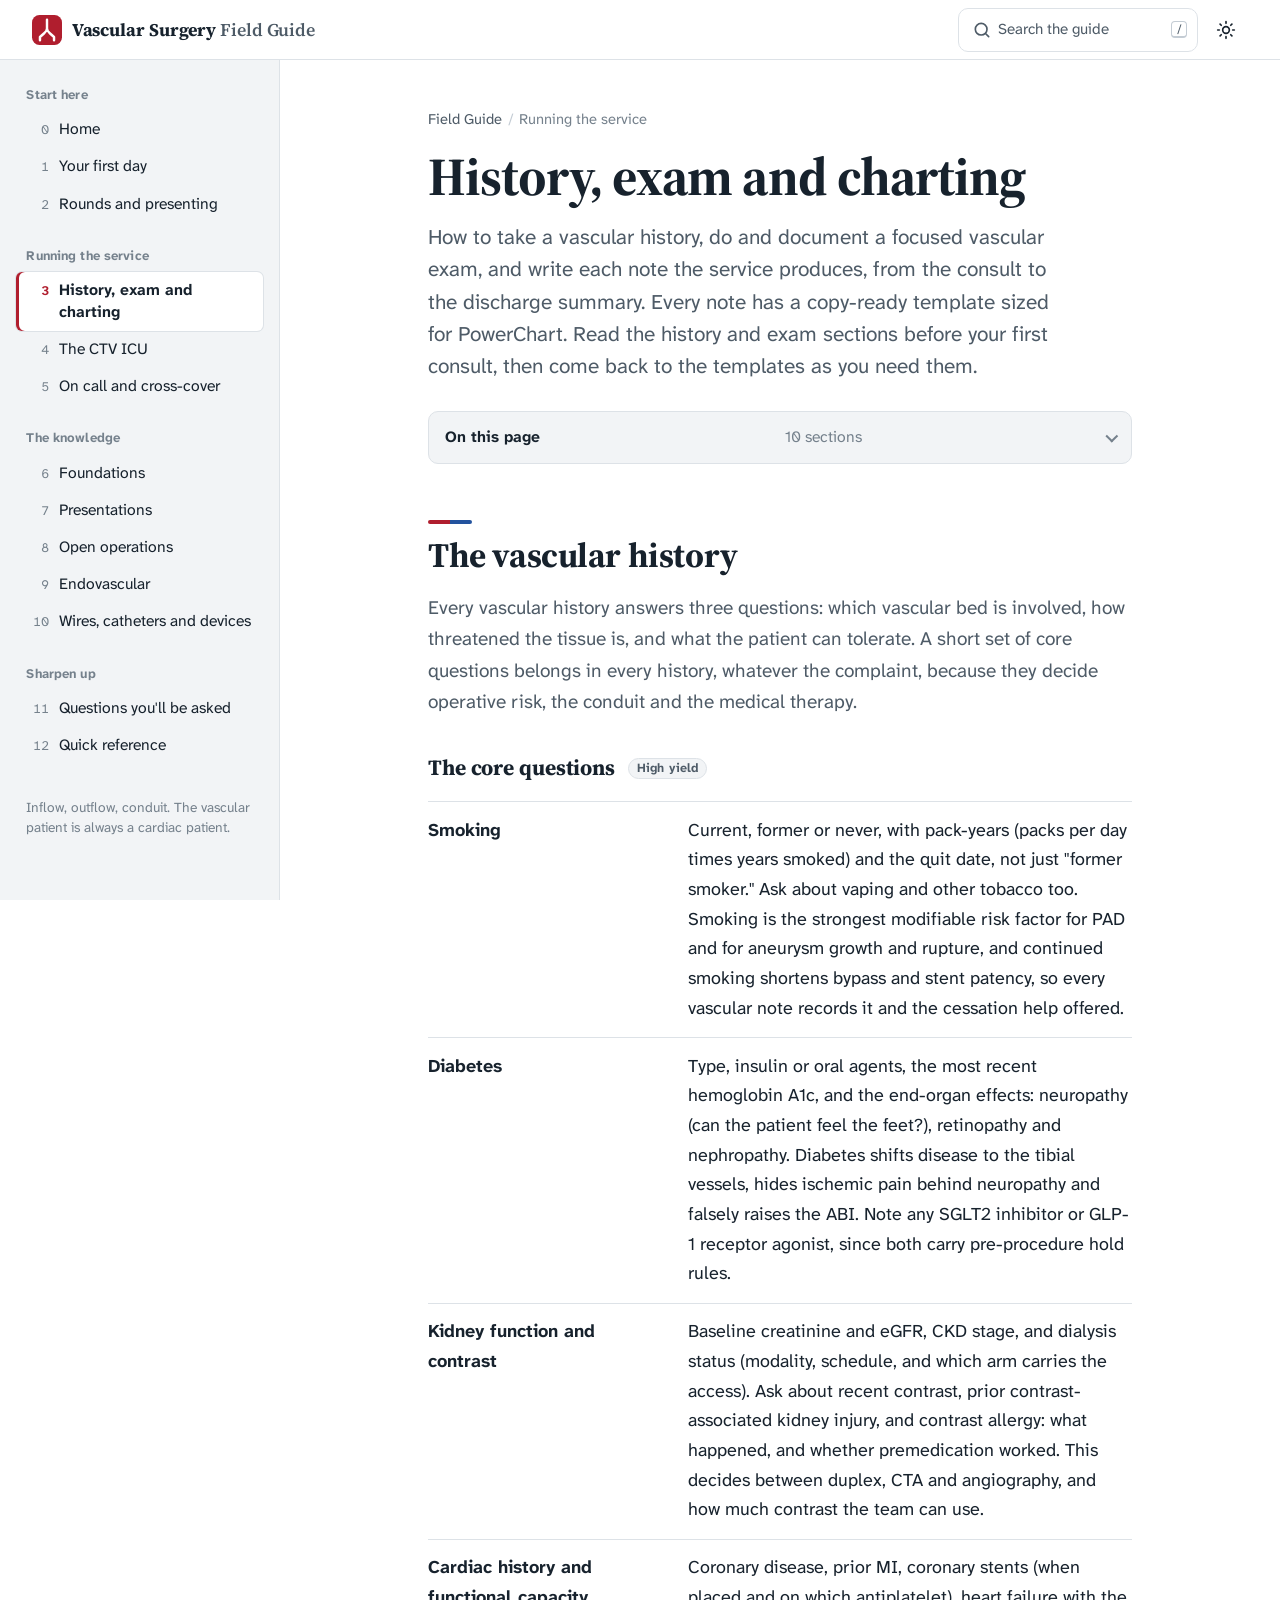
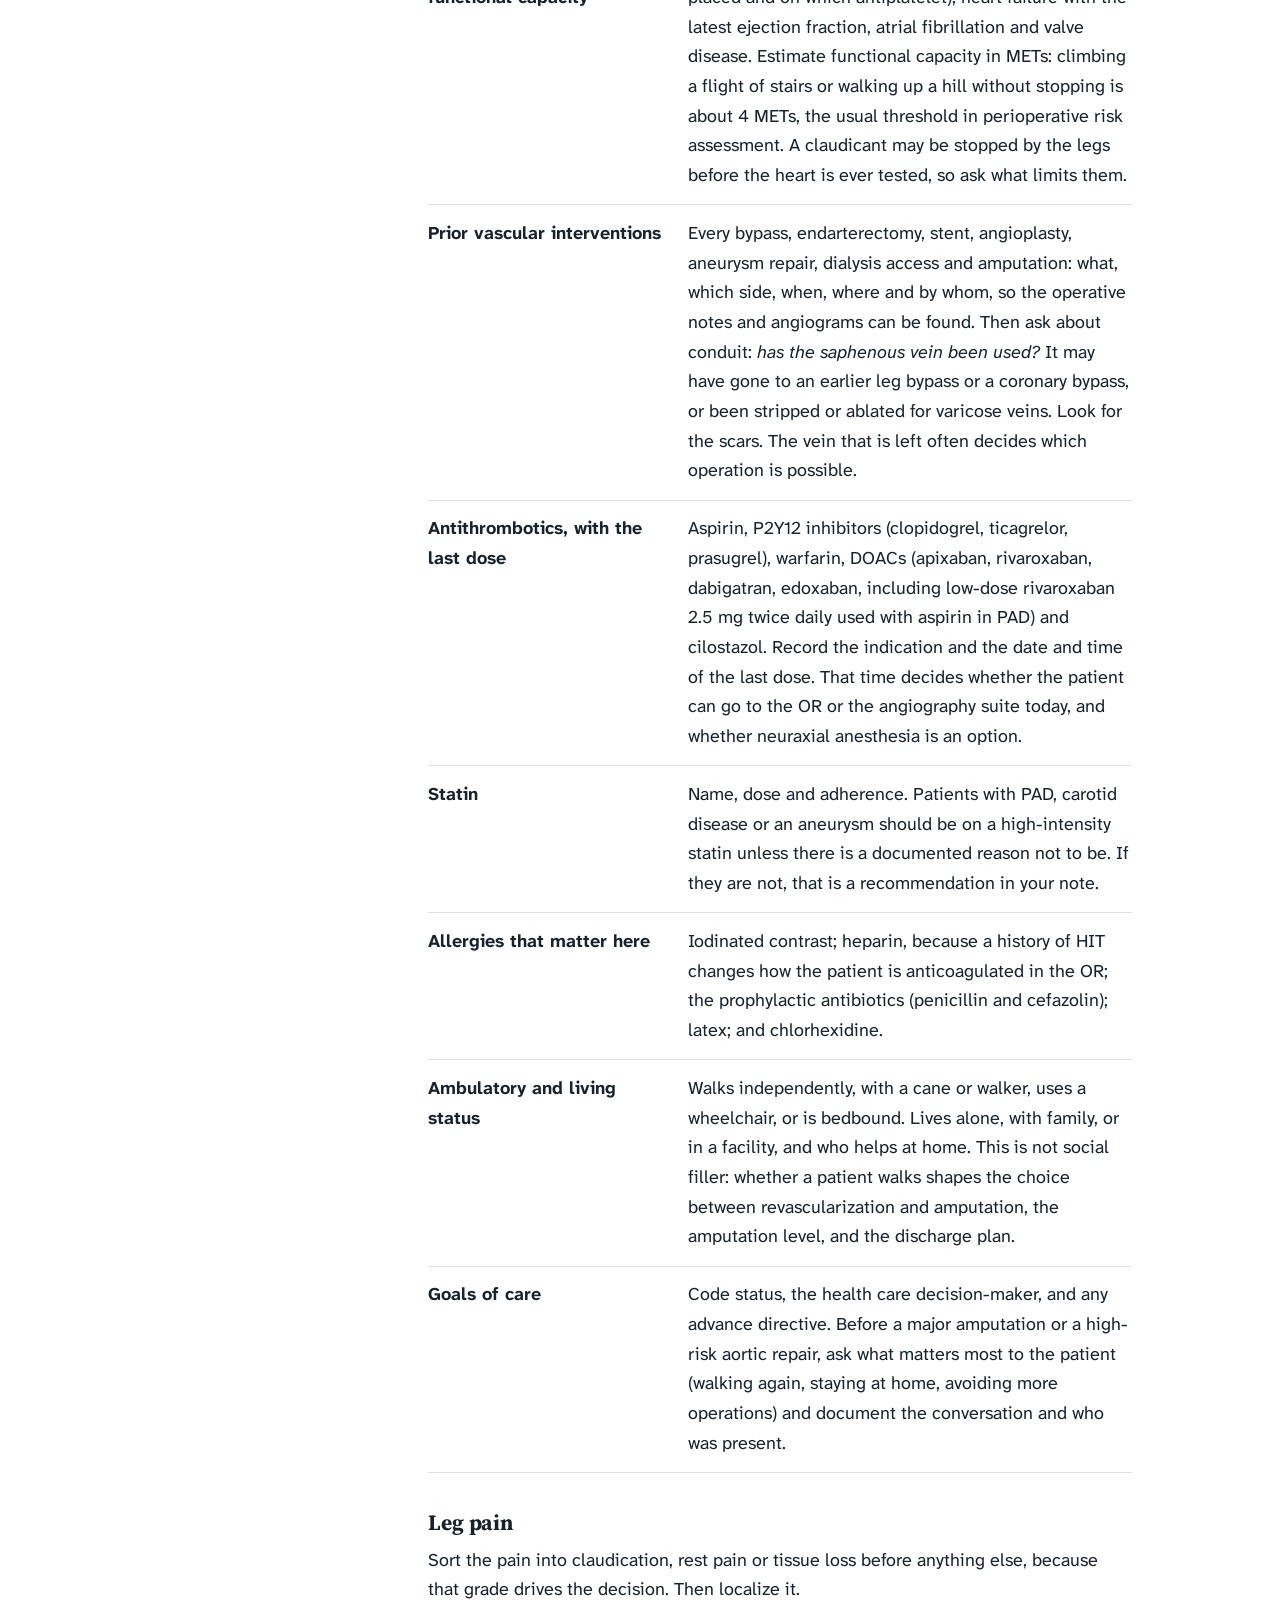
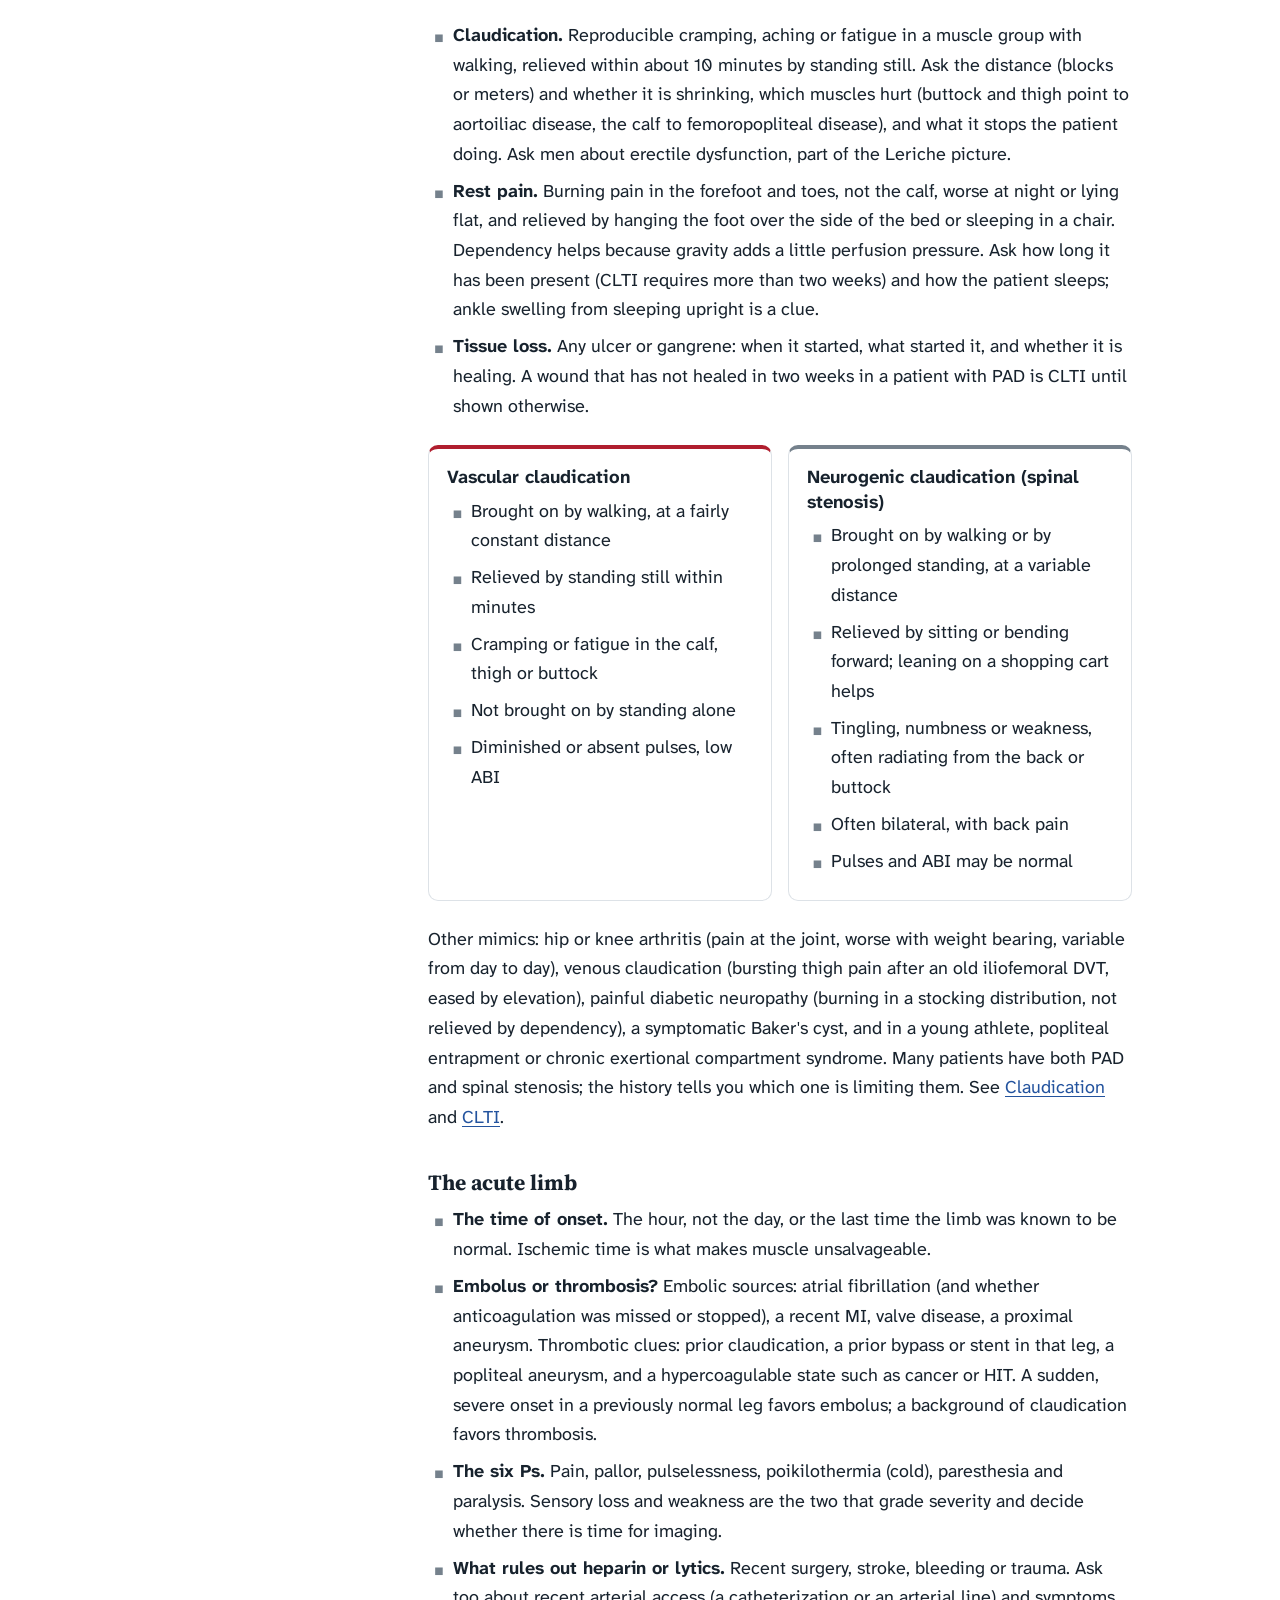
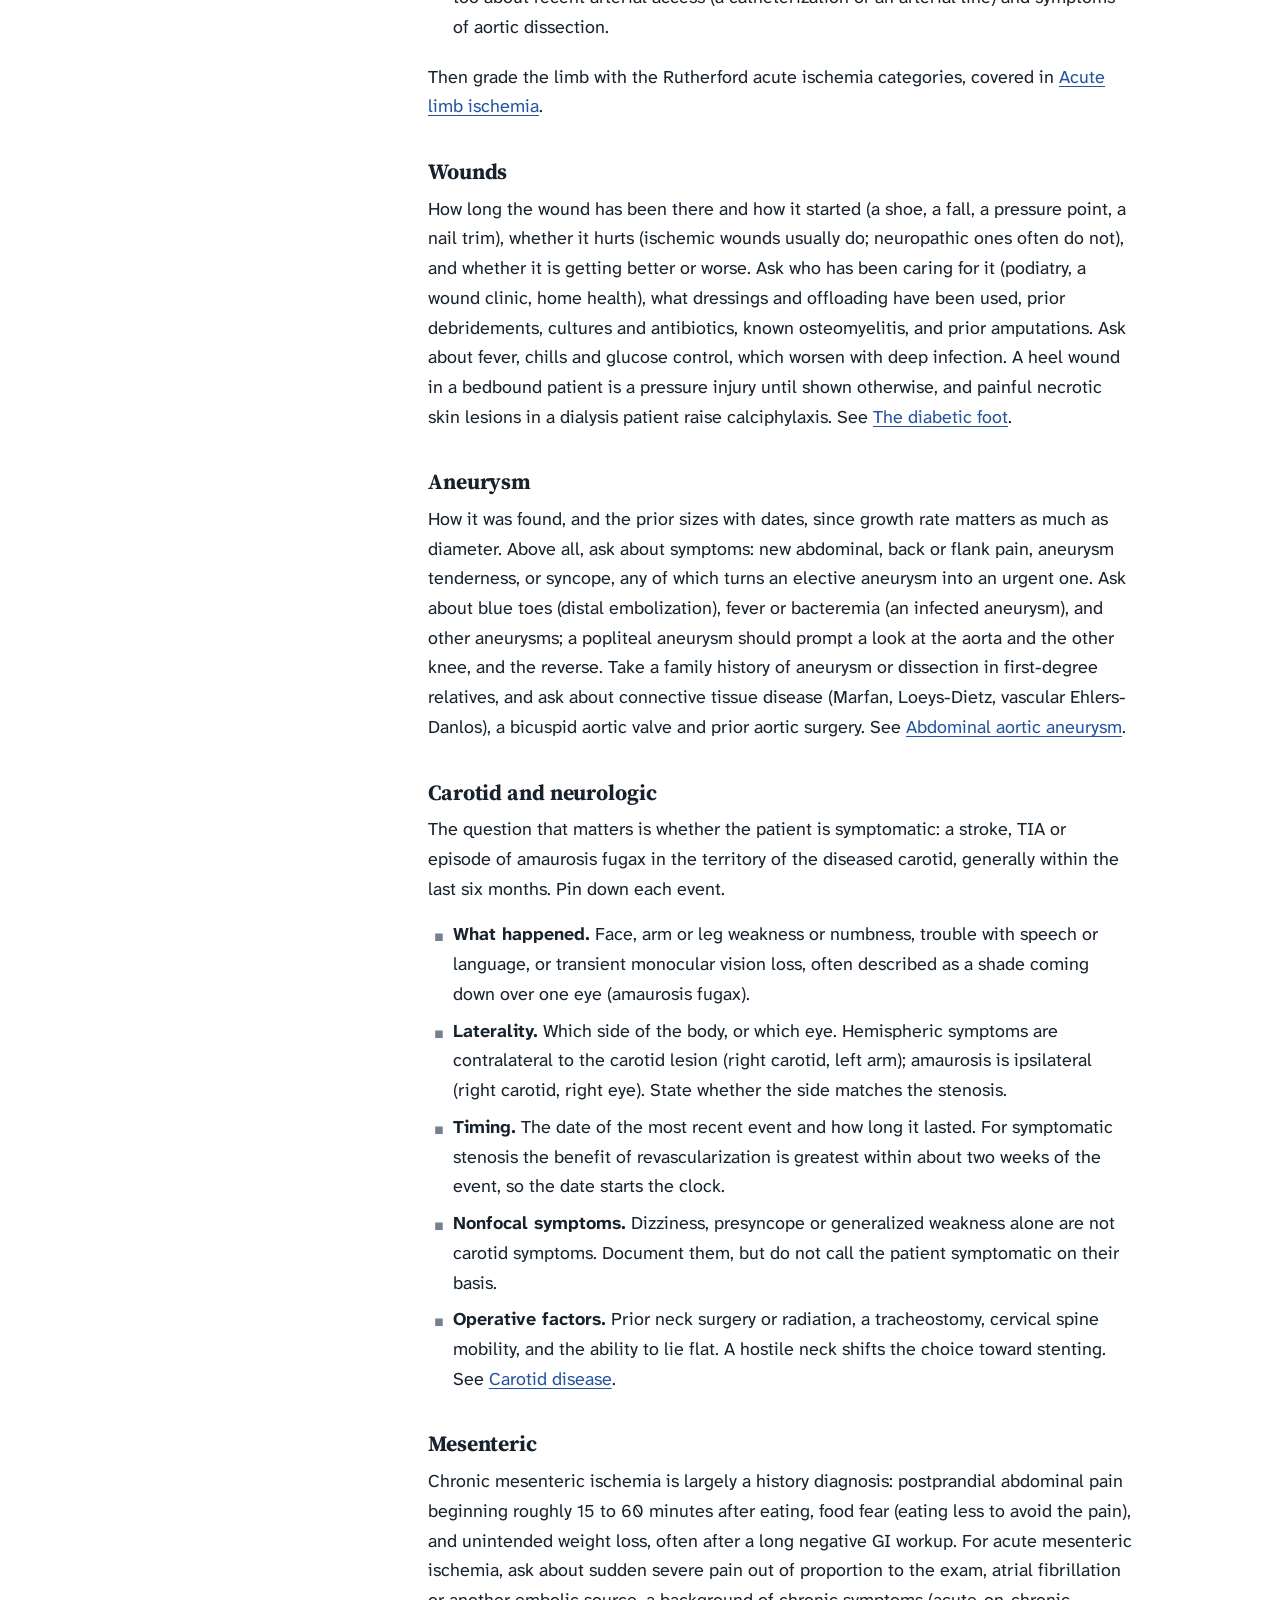
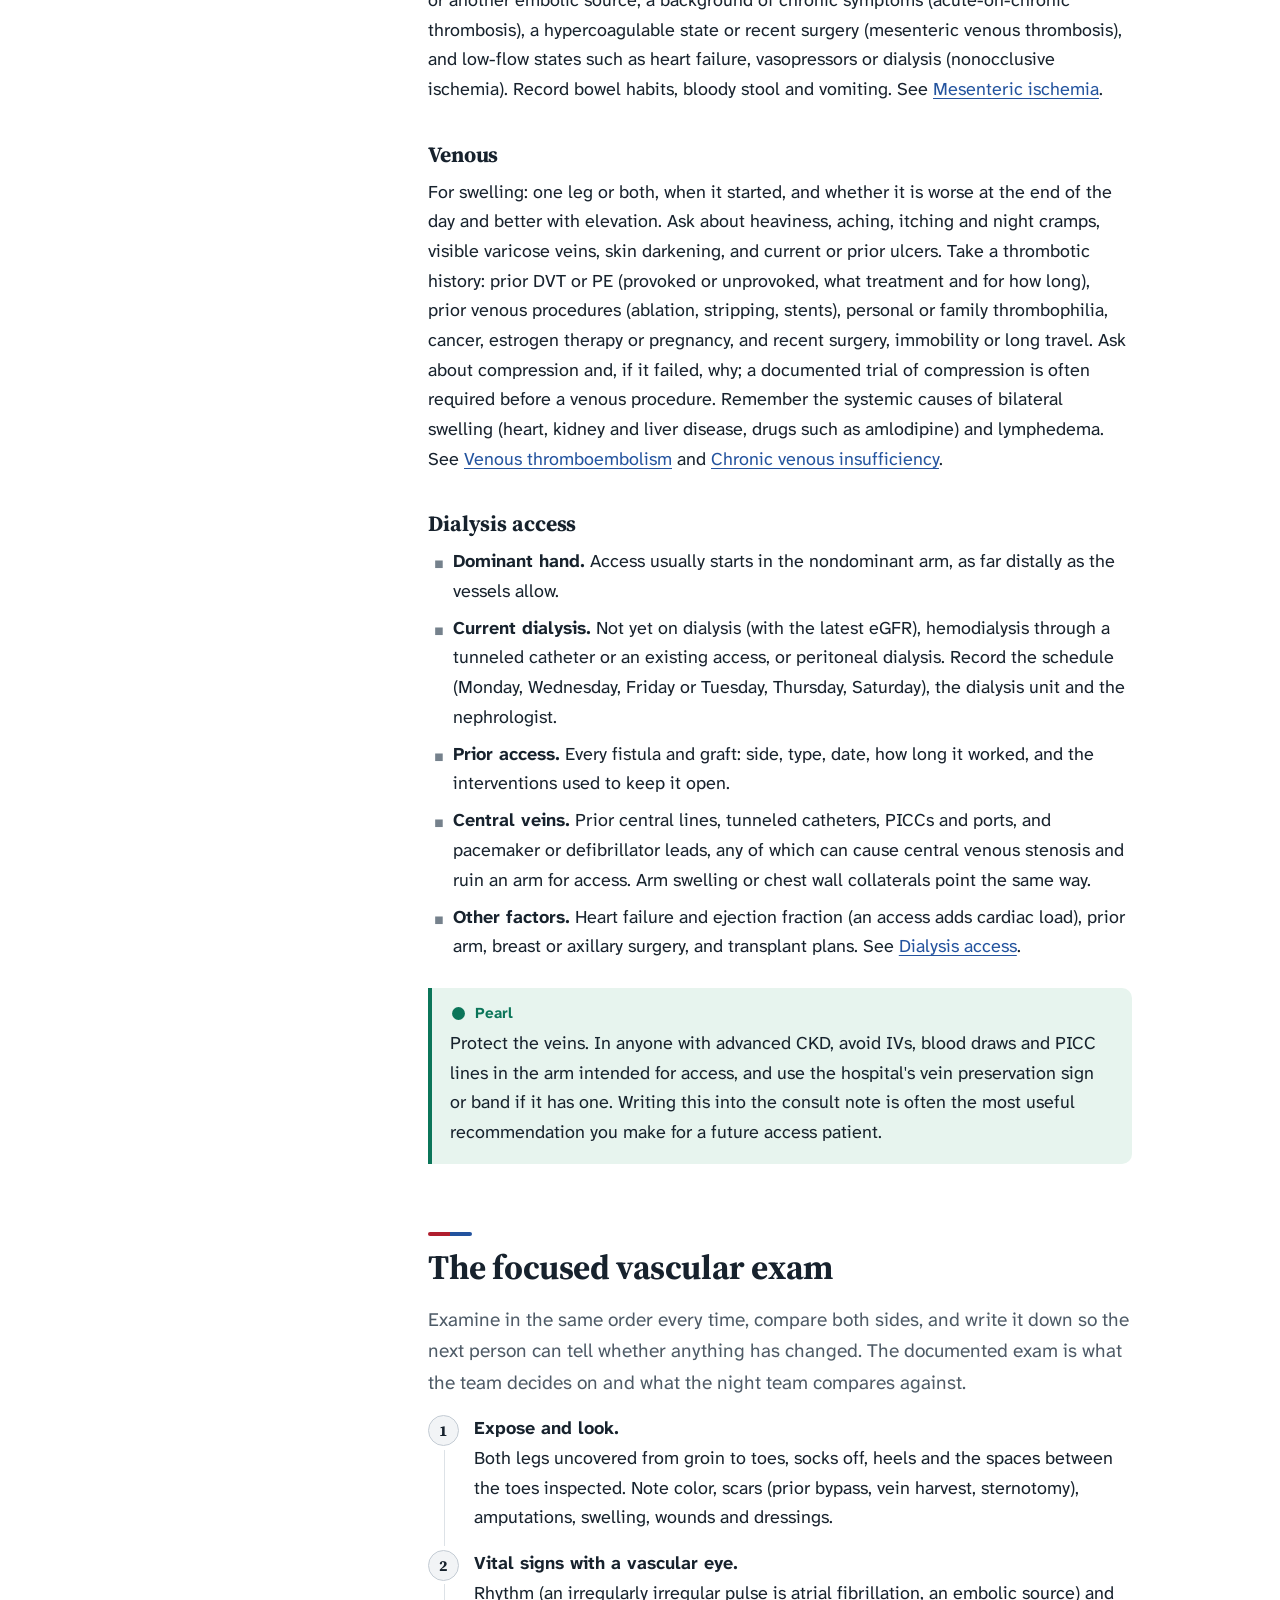
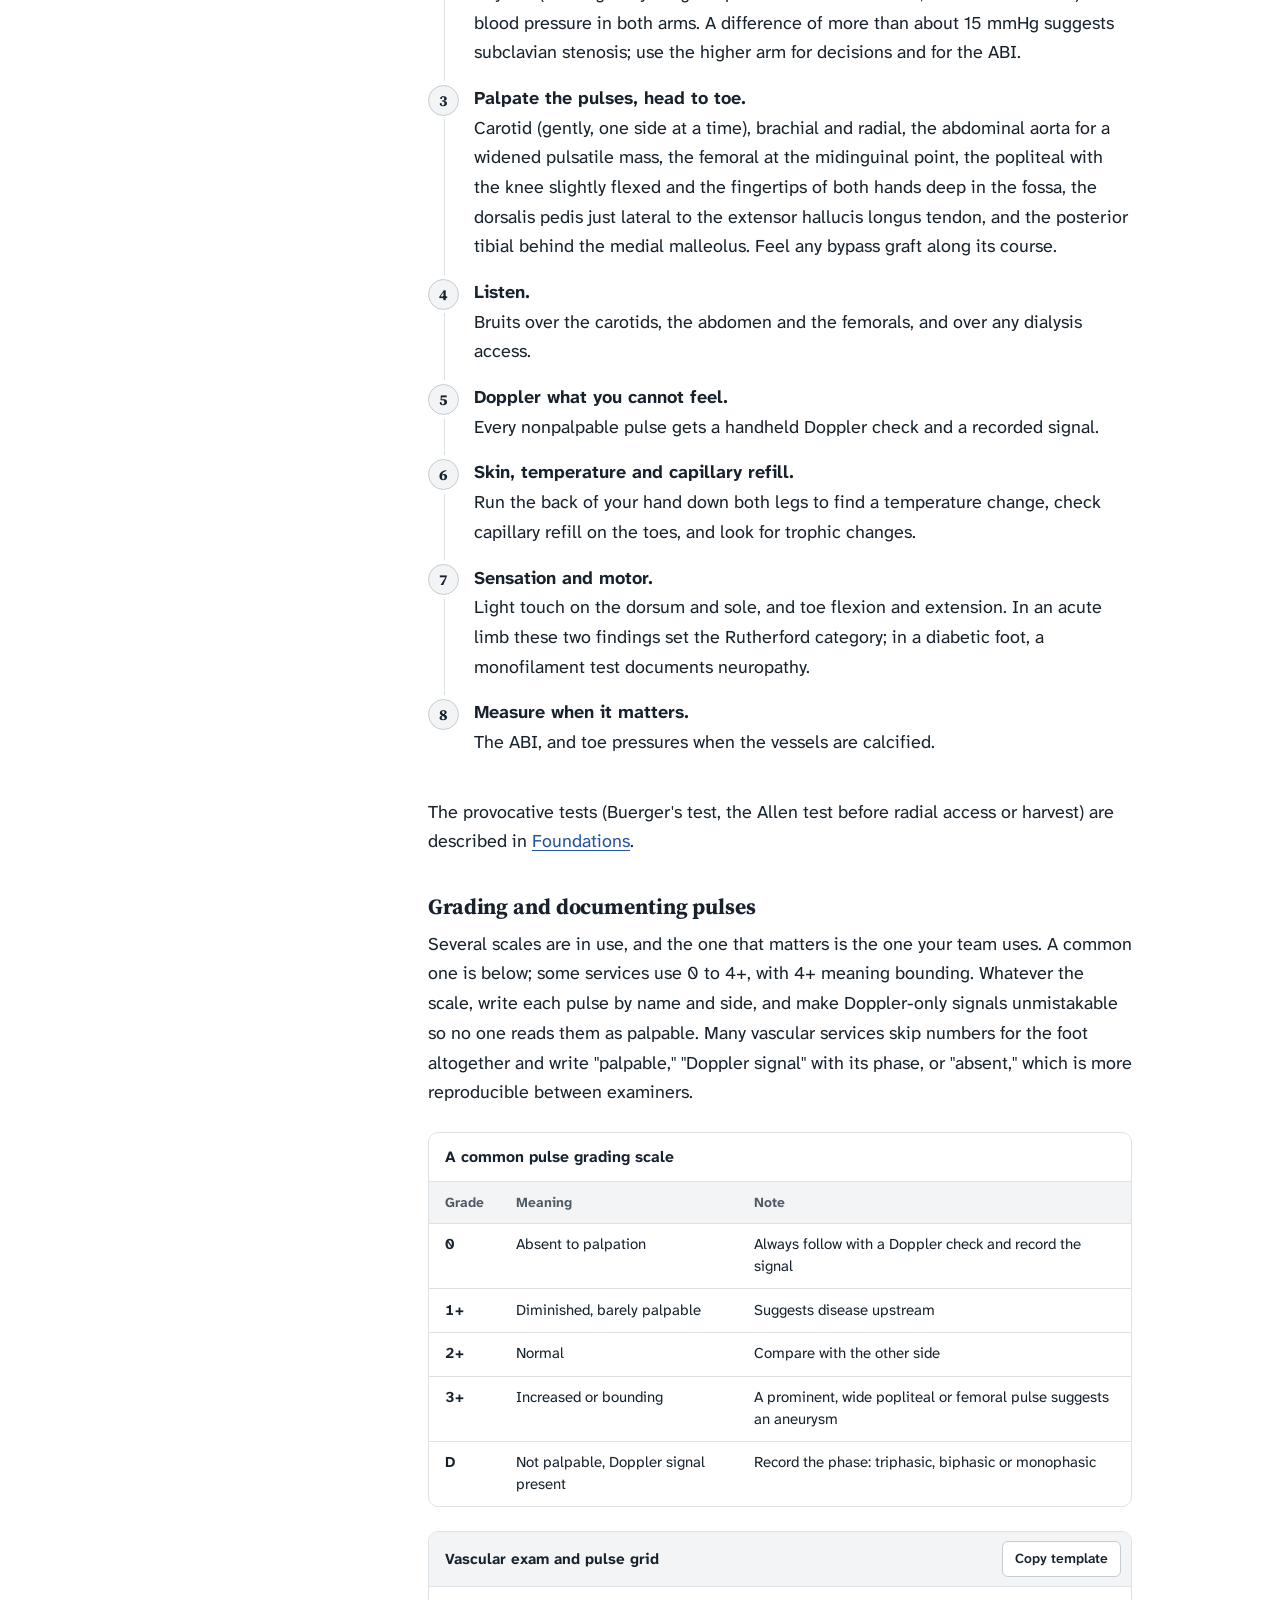
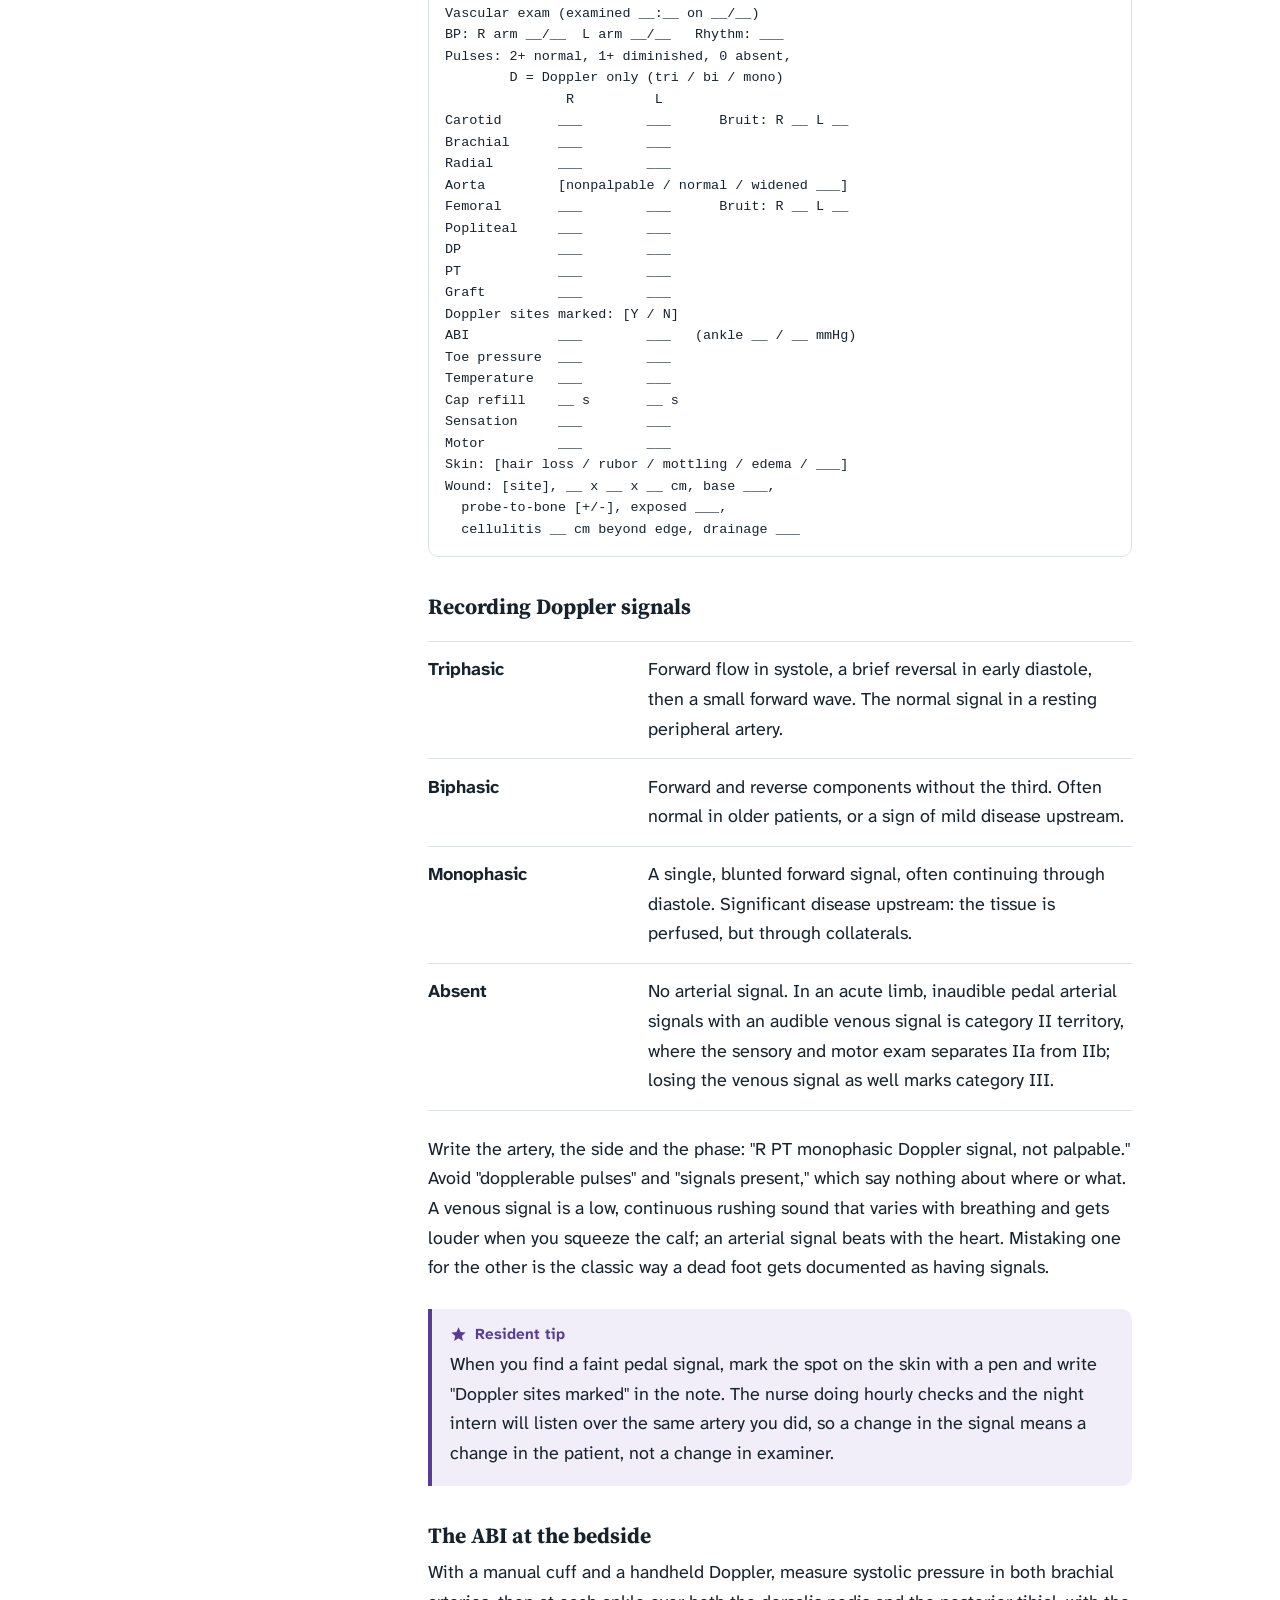
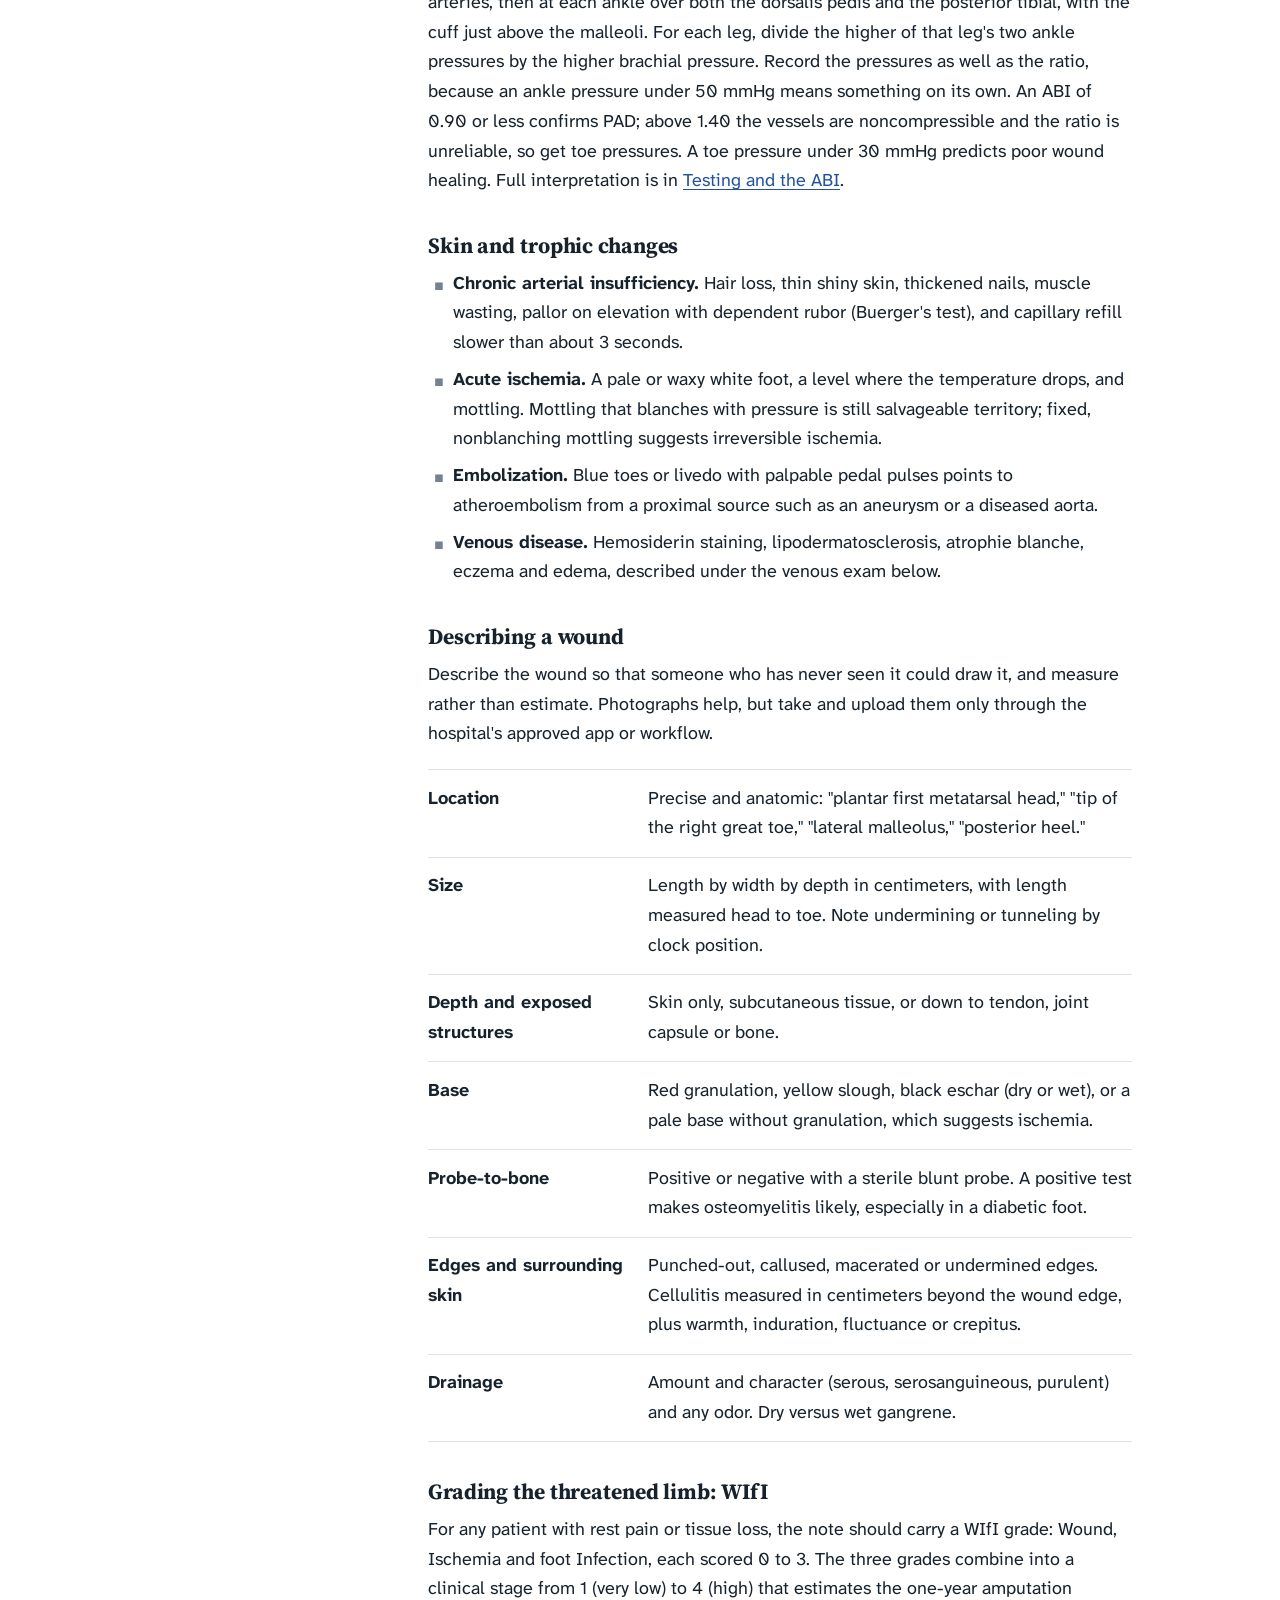
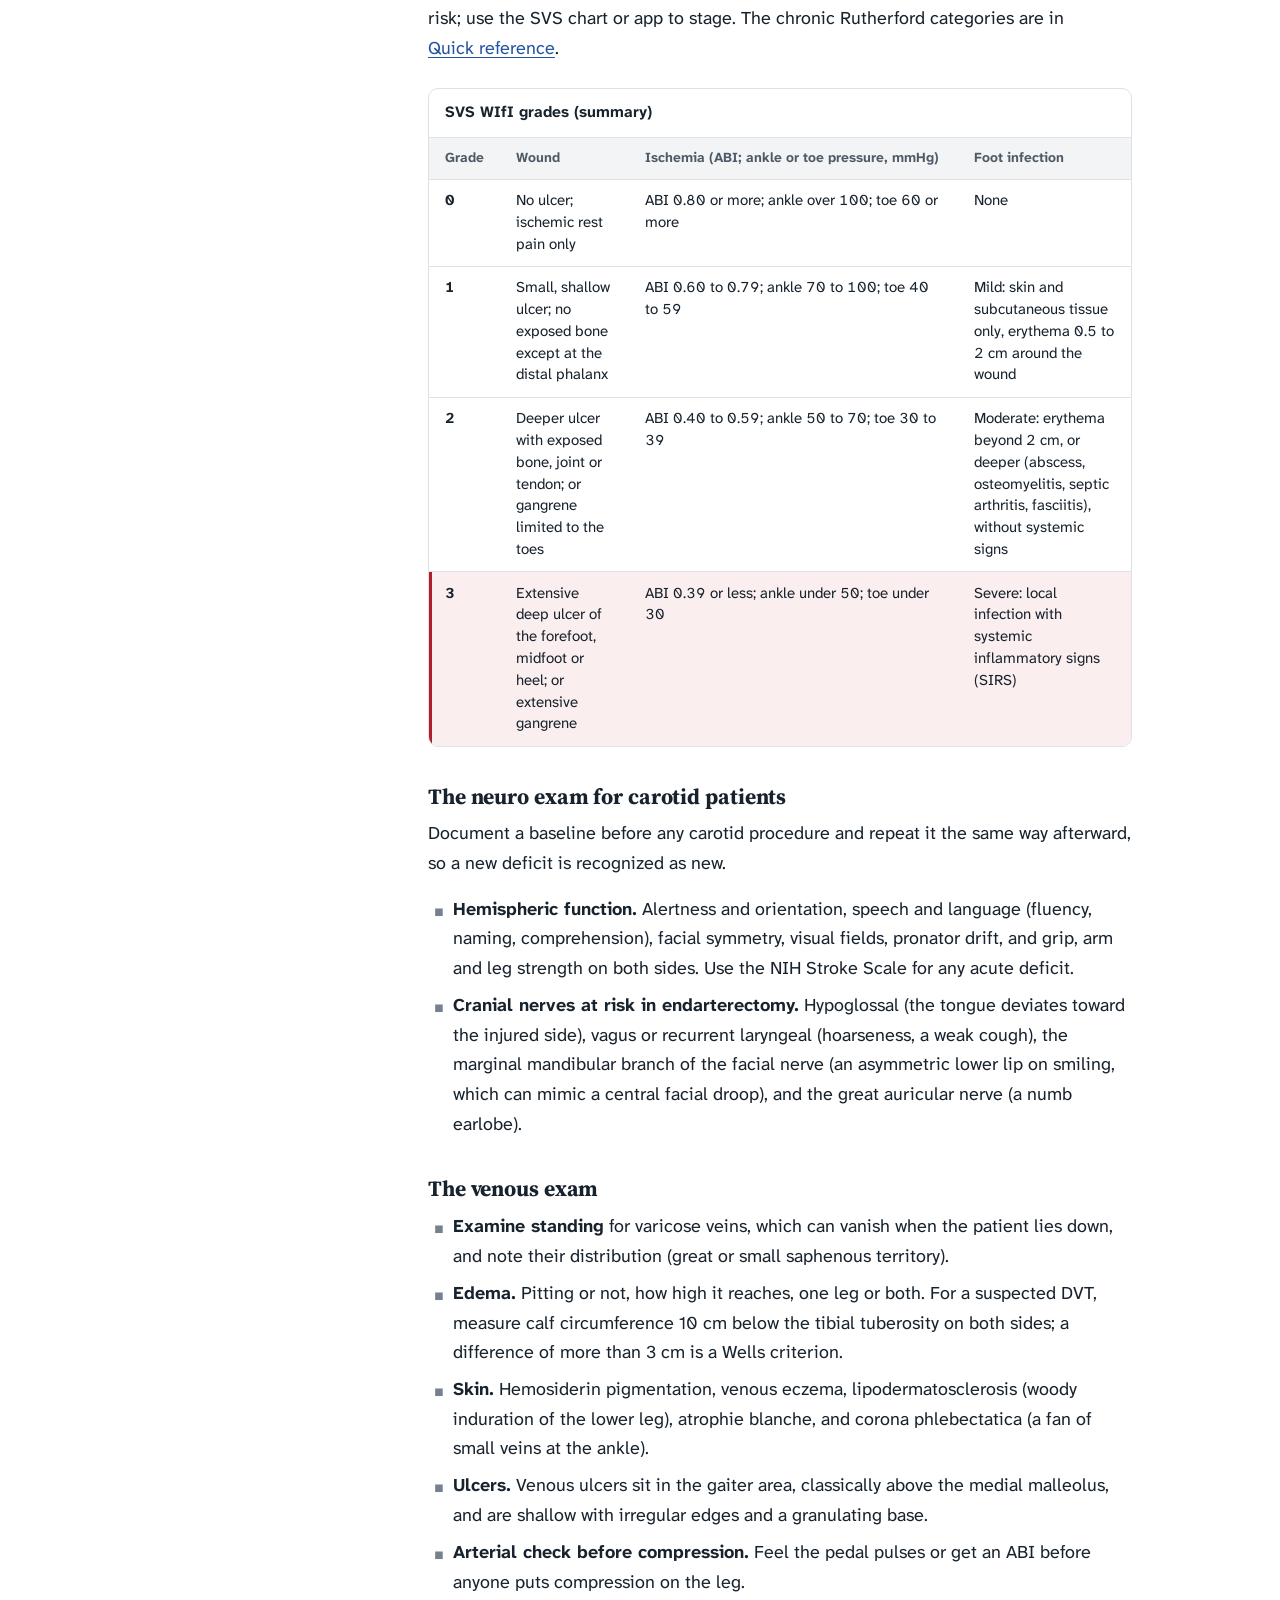
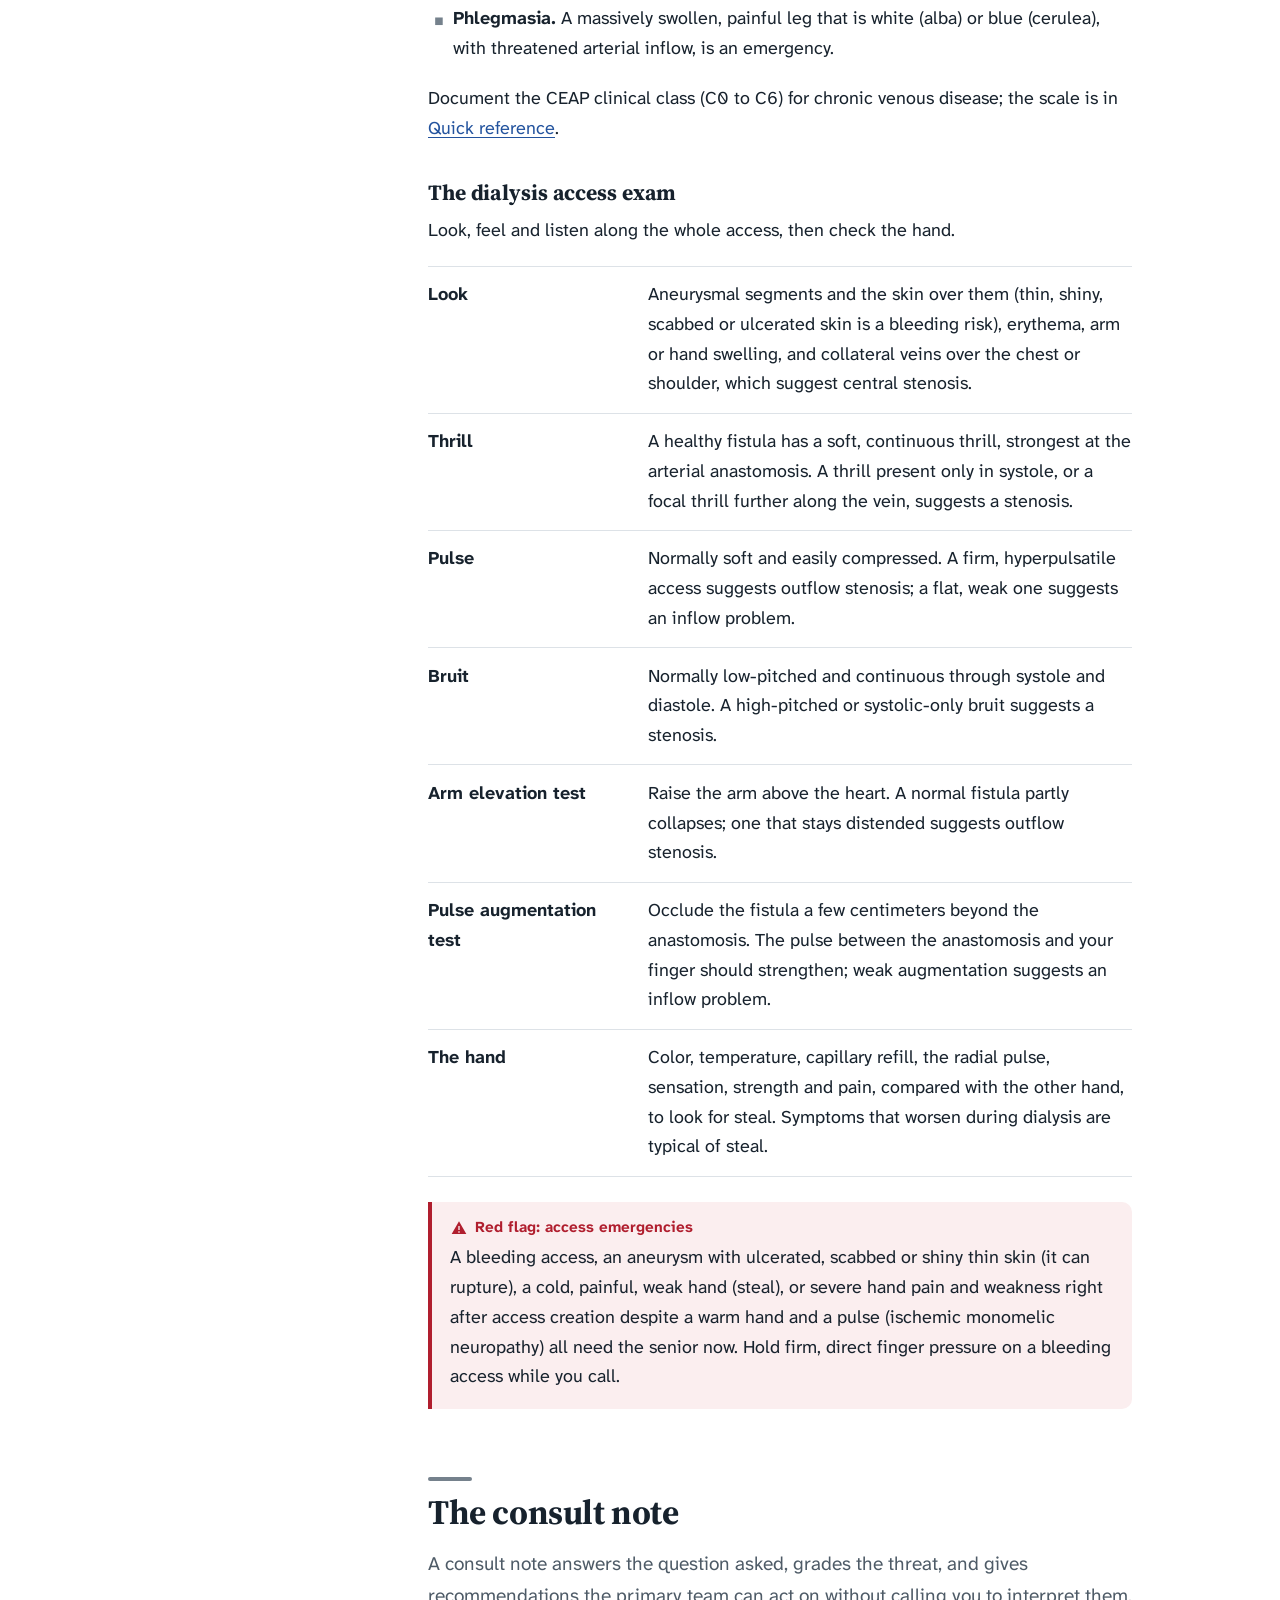
==== charting.html @ 9175392e "Redesign the field guide and expand it for residents Rebuild every page on a new clinical design sys" ====
<!DOCTYPE html>
<html lang="en">
<head>
<!-- @head -->
<meta charset="UTF-8">
<meta name="viewport" content="width=device-width, initial-scale=1">
<title>History, exam and charting | Vascular Surgery Field Guide</title>
<meta name="description" content="The vascular history by complaint, the focused exam, and copy-ready notes for PowerChart.">
<meta name="theme-color" content="#FFFFFF" media="(prefers-color-scheme: light)">
<meta name="theme-color" content="#111A22" media="(prefers-color-scheme: dark)">
<link rel="icon" href="assets/favicon.svg" type="image/svg+xml">
<link rel="preconnect" href="https://fonts.googleapis.com">
<link rel="preconnect" href="https://fonts.gstatic.com" crossorigin>
<link rel="stylesheet" href="https://fonts.googleapis.com/css2?family=Atkinson+Hyperlegible+Next:ital,wght@0,400;0,600;0,700;1,400&family=Source+Serif+4:opsz,wght@8..60,600;8..60,700&display=swap">
<link rel="stylesheet" href="assets/styles.css?v=1d2b40f6">
<script>(function(){var r=document.documentElement;r.classList.add('js');try{var t=localStorage.getItem('vfg-theme');if(t==='dark'||t==='light')r.setAttribute('data-theme',t);}catch(e){}})();</script>
<!-- /@head -->
</head>
<body>
<!-- @nav -->
<a class="skip" href="#main">Skip to content</a>
<header class="topbar">
  <button class="icon-btn menu-btn" type="button" data-nav-open aria-controls="rail" aria-expanded="false" aria-label="Open contents"><svg viewBox="0 0 24 24" fill="none" stroke="currentColor" stroke-width="2" stroke-linecap="round" aria-hidden="true"><path d="M4 7h16M4 12h16M4 17h16"/></svg></button>
  <a class="brand" href="index.html"><svg class="brand-mark" viewBox="0 0 32 32" aria-hidden="true"><rect width="32" height="32" rx="8" fill="#B01E2E"/><path d="M16 5v9.5c0 2.2-1.2 3.6-3 5L8.5 23.5V27M16 14.5c0 2.2 1.2 3.6 3 5l4.5 4V27" fill="none" stroke="#fff" stroke-width="2.6" stroke-linecap="round" stroke-linejoin="round"/></svg><span class="brand-name">Vascular Surgery <span>Field Guide</span></span></a>
  <div class="topbar-actions">
    <button class="icon-btn search-btn" type="button" data-search-open aria-label="Search the guide"><svg viewBox="0 0 24 24" fill="none" stroke="currentColor" stroke-width="2" stroke-linecap="round" aria-hidden="true"><circle cx="11" cy="11" r="7"/><path d="m20 20-3.5-3.5"/></svg><span class="lbl">Search the guide</span><kbd>/</kbd></button>
    <button class="icon-btn theme-btn" type="button" data-theme-toggle aria-label="Switch color theme"><svg class="sun" viewBox="0 0 24 24" fill="none" stroke="currentColor" stroke-width="2" stroke-linecap="round" aria-hidden="true"><circle cx="12" cy="12" r="4"/><path d="M12 2v2M12 20v2M4.9 4.9l1.4 1.4M17.7 17.7l1.4 1.4M2 12h2M20 12h2M4.9 19.1l1.4-1.4M17.7 6.3l1.4-1.4"/></svg><svg class="moon" viewBox="0 0 24 24" fill="none" stroke="currentColor" stroke-width="2" stroke-linecap="round" stroke-linejoin="round" aria-hidden="true"><path d="M20 14.5A8 8 0 1 1 9.5 4a6.5 6.5 0 0 0 10.5 10.5z"/></svg></button>
  </div>
</header>
<div class="scrim" data-nav-close></div>
<!-- /@nav -->
<div class="frame">
<!-- @rail -->
<nav class="rail" id="rail" aria-label="Guide contents">
  <div class="rail-close"><button class="icon-btn" type="button" data-nav-close aria-label="Close contents"><svg viewBox="0 0 24 24" fill="none" stroke="currentColor" stroke-width="2" stroke-linecap="round" aria-hidden="true"><path d="M6 6l12 12M18 6 6 18"/></svg></button></div>
  <div class="rail-group">
    <p class="rail-label">Start here</p>
    <ol>
      <li><a class="rail-link" href="index.html"><span class="rail-n">0</span>Home</a></li>
      <li><a class="rail-link" href="first-day.html"><span class="rail-n">1</span>Your first day</a></li>
      <li><a class="rail-link" href="rounds.html"><span class="rail-n">2</span>Rounds and presenting</a></li>
    </ol>
  </div>
  <div class="rail-group">
    <p class="rail-label">Running the service</p>
    <ol>
      <li><a class="rail-link" href="charting.html" aria-current="page"><span class="rail-n">3</span>History, exam and charting</a></li>
      <li><a class="rail-link" href="ctv-icu.html"><span class="rail-n">4</span>The CTV ICU</a></li>
      <li><a class="rail-link" href="on-call.html"><span class="rail-n">5</span>On call and cross-cover</a></li>
    </ol>
  </div>
  <div class="rail-group">
    <p class="rail-label">The knowledge</p>
    <ol>
      <li><a class="rail-link" href="foundations.html"><span class="rail-n">6</span>Foundations</a></li>
      <li><a class="rail-link" href="presentations.html"><span class="rail-n">7</span>Presentations</a></li>
      <li><a class="rail-link" href="operations.html"><span class="rail-n">8</span>Open operations</a></li>
      <li><a class="rail-link" href="endovascular.html"><span class="rail-n">9</span>Endovascular</a></li>
      <li><a class="rail-link" href="devices.html"><span class="rail-n">10</span>Wires, catheters and devices</a></li>
    </ol>
  </div>
  <div class="rail-group">
    <p class="rail-label">Sharpen up</p>
    <ol>
      <li><a class="rail-link" href="questions.html"><span class="rail-n">11</span>Questions you&#x27;ll be asked</a></li>
      <li><a class="rail-link" href="reference.html"><span class="rail-n">12</span>Quick reference</a></li>
    </ol>
  </div>
  <p class="rail-note">Inflow, outflow, conduit. The vascular patient is always a cardiac patient.</p>
</nav>
<!-- /@rail -->
<main id="main" class="page" tabindex="-1">
  <header class="page-head">
    <!-- @crumb -->
<p class="crumb"><a href="index.html">Field Guide</a><span class="sep" aria-hidden="true">/</span>Running the service</p>
<!-- /@crumb -->
    <h1>History, exam and charting</h1>
    <p class="summary">How to take a vascular history, do and document a focused vascular exam, and write each note the service produces, from the consult to the discharge summary. Every note has a copy-ready template sized for PowerChart. Read the history and exam sections before your first consult, then come back to the templates as you need them.</p>
    <!-- @toc -->
<details class="toc-inline">
  <summary>On this page <span class="count">10 sections</span></summary>
  <ol>
    <li><a href="#history">The vascular history</a></li>
    <li><a href="#exam">The focused vascular exam</a></li>
    <li><a href="#consult-note">The consult note</a></li>
    <li><a href="#admission-hp">The admission H&amp;P</a></li>
    <li><a href="#pre-op">Pre-op checklist note</a></li>
    <li><a href="#brief-op-note">The brief op note</a></li>
    <li><a href="#post-op-check">The post-op check</a></li>
    <li><a href="#progress-note">The progress note</a></li>
    <li><a href="#discharge">Discharge</a></li>
    <li><a href="#powerchart">Working in PowerChart</a></li>
  </ol>
</details>
<!-- /@toc -->
  </header>

  <section class="sec" id="history" data-title="The vascular history" data-bed="both">
    <h2>The vascular history</h2>
    <p class="sec-lede">Every vascular history answers three questions: which vascular bed is involved, how threatened the tissue is, and what the patient can tolerate. A short set of core questions belongs in every history, whatever the complaint, because they decide operative risk, the conduit and the medical therapy.</p>

    <h3>The core questions <span class="tag">High yield</span></h3>
    <dl class="terms wide">
      <div><dt>Smoking</dt><dd>Current, former or never, with pack-years (packs per day times years smoked) and the quit date, not just "former smoker." Ask about vaping and other tobacco too. Smoking is the strongest modifiable risk factor for PAD and for aneurysm growth and rupture, and continued smoking shortens bypass and stent patency, so every vascular note records it and the cessation help offered.</dd></div>
      <div><dt>Diabetes</dt><dd>Type, insulin or oral agents, the most recent hemoglobin A1c, and the end-organ effects: neuropathy (can the patient feel the feet?), retinopathy and nephropathy. Diabetes shifts disease to the tibial vessels, hides ischemic pain behind neuropathy and falsely raises the ABI. Note any SGLT2 inhibitor or GLP-1 receptor agonist, since both carry pre-procedure hold rules.</dd></div>
      <div><dt>Kidney function and contrast</dt><dd>Baseline creatinine and eGFR, CKD stage, and dialysis status (modality, schedule, and which arm carries the access). Ask about recent contrast, prior contrast-associated kidney injury, and contrast allergy: what happened, and whether premedication worked. This decides between duplex, CTA and angiography, and how much contrast the team can use.</dd></div>
      <div><dt>Cardiac history and functional capacity</dt><dd>Coronary disease, prior MI, coronary stents (when placed and on which antiplatelet), heart failure with the latest ejection fraction, atrial fibrillation and valve disease. Estimate functional capacity in METs: climbing a flight of stairs or walking up a hill without stopping is about 4 METs, the usual threshold in perioperative risk assessment. A claudicant may be stopped by the legs before the heart is ever tested, so ask what limits them.</dd></div>
      <div><dt>Prior vascular interventions</dt><dd>Every bypass, endarterectomy, stent, angioplasty, aneurysm repair, dialysis access and amputation: what, which side, when, where and by whom, so the operative notes and angiograms can be found. Then ask about conduit: <em>has the saphenous vein been used?</em> It may have gone to an earlier leg bypass or a coronary bypass, or been stripped or ablated for varicose veins. Look for the scars. The vein that is left often decides which operation is possible.</dd></div>
      <div><dt>Antithrombotics, with the last dose</dt><dd>Aspirin, P2Y12 inhibitors (clopidogrel, ticagrelor, prasugrel), warfarin, DOACs (apixaban, rivaroxaban, dabigatran, edoxaban, including low-dose rivaroxaban 2.5 mg twice daily used with aspirin in PAD) and cilostazol. Record the indication and the date and time of the last dose. That time decides whether the patient can go to the OR or the angiography suite today, and whether neuraxial anesthesia is an option.</dd></div>
      <div><dt>Statin</dt><dd>Name, dose and adherence. Patients with PAD, carotid disease or an aneurysm should be on a high-intensity statin unless there is a documented reason not to be. If they are not, that is a recommendation in your note.</dd></div>
      <div><dt>Allergies that matter here</dt><dd>Iodinated contrast; heparin, because a history of HIT changes how the patient is anticoagulated in the OR; the prophylactic antibiotics (penicillin and cefazolin); latex; and chlorhexidine.</dd></div>
      <div><dt>Ambulatory and living status</dt><dd>Walks independently, with a cane or walker, uses a wheelchair, or is bedbound. Lives alone, with family, or in a facility, and who helps at home. This is not social filler: whether a patient walks shapes the choice between revascularization and amputation, the amputation level, and the discharge plan.</dd></div>
      <div><dt>Goals of care</dt><dd>Code status, the health care decision-maker, and any advance directive. Before a major amputation or a high-risk aortic repair, ask what matters most to the patient (walking again, staying at home, avoiding more operations) and document the conversation and who was present.</dd></div>
    </dl>

    <h3>Leg pain</h3>
    <p>Sort the pain into claudication, rest pain or tissue loss before anything else, because that grade drives the decision. Then localize it.</p>
    <ul>
      <li><span class="lead-in">Claudication.</span> Reproducible cramping, aching or fatigue in a muscle group with walking, relieved within about 10 minutes by standing still. Ask the distance (blocks or meters) and whether it is shrinking, which muscles hurt (buttock and thigh point to aortoiliac disease, the calf to femoropopliteal disease), and what it stops the patient doing. Ask men about erectile dysfunction, part of the Leriche picture.</li>
      <li><span class="lead-in">Rest pain.</span> Burning pain in the forefoot and toes, not the calf, worse at night or lying flat, and relieved by hanging the foot over the side of the bed or sleeping in a chair. Dependency helps because gravity adds a little perfusion pressure. Ask how long it has been present (CLTI requires more than two weeks) and how the patient sleeps; ankle swelling from sleeping upright is a clue.</li>
      <li><span class="lead-in">Tissue loss.</span> Any ulcer or gangrene: when it started, what started it, and whether it is healing. A wound that has not healed in two weeks in a patient with PAD is CLTI until shown otherwise.</li>
    </ul>
    <div class="compare">
      <div class="arterial"><h4>Vascular claudication</h4><ul>
        <li>Brought on by walking, at a fairly constant distance</li>
        <li>Relieved by standing still within minutes</li>
        <li>Cramping or fatigue in the calf, thigh or buttock</li>
        <li>Not brought on by standing alone</li>
        <li>Diminished or absent pulses, low ABI</li>
      </ul></div>
      <div><h4>Neurogenic claudication (spinal stenosis)</h4><ul>
        <li>Brought on by walking or by prolonged standing, at a variable distance</li>
        <li>Relieved by sitting or bending forward; leaning on a shopping cart helps</li>
        <li>Tingling, numbness or weakness, often radiating from the back or buttock</li>
        <li>Often bilateral, with back pain</li>
        <li>Pulses and ABI may be normal</li>
      </ul></div>
    </div>
    <p>Other mimics: hip or knee arthritis (pain at the joint, worse with weight bearing, variable from day to day), venous claudication (bursting thigh pain after an old iliofemoral DVT, eased by elevation), painful diabetic neuropathy (burning in a stocking distribution, not relieved by dependency), a symptomatic Baker's cyst, and in a young athlete, popliteal entrapment or chronic exertional compartment syndrome. Many patients have both PAD and spinal stenosis; the history tells you which one is limiting them. See <a href="presentations.html#claudication">Claudication</a> and <a href="presentations.html#clti">CLTI</a>.</p>

    <h3>The acute limb</h3>
    <ul>
      <li><span class="lead-in">The time of onset.</span> The hour, not the day, or the last time the limb was known to be normal. Ischemic time is what makes muscle unsalvageable.</li>
      <li><span class="lead-in">Embolus or thrombosis?</span> Embolic sources: atrial fibrillation (and whether anticoagulation was missed or stopped), a recent MI, valve disease, a proximal aneurysm. Thrombotic clues: prior claudication, a prior bypass or stent in that leg, a popliteal aneurysm, and a hypercoagulable state such as cancer or HIT. A sudden, severe onset in a previously normal leg favors embolus; a background of claudication favors thrombosis.</li>
      <li><span class="lead-in">The six Ps.</span> Pain, pallor, pulselessness, poikilothermia (cold), paresthesia and paralysis. Sensory loss and weakness are the two that grade severity and decide whether there is time for imaging.</li>
      <li><span class="lead-in">What rules out heparin or lytics.</span> Recent surgery, stroke, bleeding or trauma. Ask too about recent arterial access (a catheterization or an arterial line) and symptoms of aortic dissection.</li>
    </ul>
    <p>Then grade the limb with the Rutherford acute ischemia categories, covered in <a href="presentations.html#ali">Acute limb ischemia</a>.</p>

    <h3>Wounds</h3>
    <p>How long the wound has been there and how it started (a shoe, a fall, a pressure point, a nail trim), whether it hurts (ischemic wounds usually do; neuropathic ones often do not), and whether it is getting better or worse. Ask who has been caring for it (podiatry, a wound clinic, home health), what dressings and offloading have been used, prior debridements, cultures and antibiotics, known osteomyelitis, and prior amputations. Ask about fever, chills and glucose control, which worsen with deep infection. A heel wound in a bedbound patient is a pressure injury until shown otherwise, and painful necrotic skin lesions in a dialysis patient raise calciphylaxis. See <a href="presentations.html#diabetic-foot">The diabetic foot</a>.</p>

    <h3>Aneurysm</h3>
    <p>How it was found, and the prior sizes with dates, since growth rate matters as much as diameter. Above all, ask about symptoms: new abdominal, back or flank pain, aneurysm tenderness, or syncope, any of which turns an elective aneurysm into an urgent one. Ask about blue toes (distal embolization), fever or bacteremia (an infected aneurysm), and other aneurysms; a popliteal aneurysm should prompt a look at the aorta and the other knee, and the reverse. Take a family history of aneurysm or dissection in first-degree relatives, and ask about connective tissue disease (Marfan, Loeys-Dietz, vascular Ehlers-Danlos), a bicuspid aortic valve and prior aortic surgery. See <a href="presentations.html#aaa">Abdominal aortic aneurysm</a>.</p>

    <h3>Carotid and neurologic</h3>
    <p>The question that matters is whether the patient is symptomatic: a stroke, TIA or episode of amaurosis fugax in the territory of the diseased carotid, generally within the last six months. Pin down each event.</p>
    <ul>
      <li><span class="lead-in">What happened.</span> Face, arm or leg weakness or numbness, trouble with speech or language, or transient monocular vision loss, often described as a shade coming down over one eye (amaurosis fugax).</li>
      <li><span class="lead-in">Laterality.</span> Which side of the body, or which eye. Hemispheric symptoms are contralateral to the carotid lesion (right carotid, left arm); amaurosis is ipsilateral (right carotid, right eye). State whether the side matches the stenosis.</li>
      <li><span class="lead-in">Timing.</span> The date of the most recent event and how long it lasted. For symptomatic stenosis the benefit of revascularization is greatest within about two weeks of the event, so the date starts the clock.</li>
      <li><span class="lead-in">Nonfocal symptoms.</span> Dizziness, presyncope or generalized weakness alone are not carotid symptoms. Document them, but do not call the patient symptomatic on their basis.</li>
      <li><span class="lead-in">Operative factors.</span> Prior neck surgery or radiation, a tracheostomy, cervical spine mobility, and the ability to lie flat. A hostile neck shifts the choice toward stenting. See <a href="presentations.html#carotid">Carotid disease</a>.</li>
    </ul>

    <h3>Mesenteric</h3>
    <p>Chronic mesenteric ischemia is largely a history diagnosis: postprandial abdominal pain beginning roughly 15 to 60 minutes after eating, food fear (eating less to avoid the pain), and unintended weight loss, often after a long negative GI workup. For acute mesenteric ischemia, ask about sudden severe pain out of proportion to the exam, atrial fibrillation or another embolic source, a background of chronic symptoms (acute-on-chronic thrombosis), a hypercoagulable state or recent surgery (mesenteric venous thrombosis), and low-flow states such as heart failure, vasopressors or dialysis (nonocclusive ischemia). Record bowel habits, bloody stool and vomiting. See <a href="presentations.html#mesenteric">Mesenteric ischemia</a>.</p>

    <h3>Venous</h3>
    <p>For swelling: one leg or both, when it started, and whether it is worse at the end of the day and better with elevation. Ask about heaviness, aching, itching and night cramps, visible varicose veins, skin darkening, and current or prior ulcers. Take a thrombotic history: prior DVT or PE (provoked or unprovoked, what treatment and for how long), prior venous procedures (ablation, stripping, stents), personal or family thrombophilia, cancer, estrogen therapy or pregnancy, and recent surgery, immobility or long travel. Ask about compression and, if it failed, why; a documented trial of compression is often required before a venous procedure. Remember the systemic causes of bilateral swelling (heart, kidney and liver disease, drugs such as amlodipine) and lymphedema. See <a href="presentations.html#vte">Venous thromboembolism</a> and <a href="presentations.html#cvi">Chronic venous insufficiency</a>.</p>

    <h3>Dialysis access</h3>
    <ul>
      <li><span class="lead-in">Dominant hand.</span> Access usually starts in the nondominant arm, as far distally as the vessels allow.</li>
      <li><span class="lead-in">Current dialysis.</span> Not yet on dialysis (with the latest eGFR), hemodialysis through a tunneled catheter or an existing access, or peritoneal dialysis. Record the schedule (Monday, Wednesday, Friday or Tuesday, Thursday, Saturday), the dialysis unit and the nephrologist.</li>
      <li><span class="lead-in">Prior access.</span> Every fistula and graft: side, type, date, how long it worked, and the interventions used to keep it open.</li>
      <li><span class="lead-in">Central veins.</span> Prior central lines, tunneled catheters, PICCs and ports, and pacemaker or defibrillator leads, any of which can cause central venous stenosis and ruin an arm for access. Arm swelling or chest wall collaterals point the same way.</li>
      <li><span class="lead-in">Other factors.</span> Heart failure and ejection fraction (an access adds cardiac load), prior arm, breast or axillary surgery, and transplant plans. See <a href="operations.html#access">Dialysis access</a>.</li>
    </ul>
    <aside class="note pearl">
      <p class="note-label">Pearl</p>
      <p>Protect the veins. In anyone with advanced CKD, avoid IVs, blood draws and PICC lines in the arm intended for access, and use the hospital's vein preservation sign or band if it has one. Writing this into the consult note is often the most useful recommendation you make for a future access patient.</p>
    </aside>
  </section>

  <section class="sec" id="exam" data-title="The focused vascular exam" data-bed="both">
    <h2>The focused vascular exam</h2>
    <p class="sec-lede">Examine in the same order every time, compare both sides, and write it down so the next person can tell whether anything has changed. The documented exam is what the team decides on and what the night team compares against.</p>
    <ol class="steps">
      <li><strong>Expose and look.</strong> Both legs uncovered from groin to toes, socks off, heels and the spaces between the toes inspected. Note color, scars (prior bypass, vein harvest, sternotomy), amputations, swelling, wounds and dressings.</li>
      <li><strong>Vital signs with a vascular eye.</strong> Rhythm (an irregularly irregular pulse is atrial fibrillation, an embolic source) and blood pressure in both arms. A difference of more than about 15 mmHg suggests subclavian stenosis; use the higher arm for decisions and for the ABI.</li>
      <li><strong>Palpate the pulses, head to toe.</strong> Carotid (gently, one side at a time), brachial and radial, the abdominal aorta for a widened pulsatile mass, the femoral at the midinguinal point, the popliteal with the knee slightly flexed and the fingertips of both hands deep in the fossa, the dorsalis pedis just lateral to the extensor hallucis longus tendon, and the posterior tibial behind the medial malleolus. Feel any bypass graft along its course.</li>
      <li><strong>Listen.</strong> Bruits over the carotids, the abdomen and the femorals, and over any dialysis access.</li>
      <li><strong>Doppler what you cannot feel.</strong> Every nonpalpable pulse gets a handheld Doppler check and a recorded signal.</li>
      <li><strong>Skin, temperature and capillary refill.</strong> Run the back of your hand down both legs to find a temperature change, check capillary refill on the toes, and look for trophic changes.</li>
      <li><strong>Sensation and motor.</strong> Light touch on the dorsum and sole, and toe flexion and extension. In an acute limb these two findings set the Rutherford category; in a diabetic foot, a monofilament test documents neuropathy.</li>
      <li><strong>Measure when it matters.</strong> The ABI, and toe pressures when the vessels are calcified.</li>
    </ol>
    <p>The provocative tests (Buerger's test, the Allen test before radial access or harvest) are described in <a href="foundations.html#exam">Foundations</a>.</p>

    <h3>Grading and documenting pulses</h3>
    <p>Several scales are in use, and the one that matters is the one your team uses. A common one is below; some services use 0 to 4+, with 4+ meaning bounding. Whatever the scale, write each pulse by name and side, and make Doppler-only signals unmistakable so no one reads them as palpable. Many vascular services skip numbers for the foot altogether and write "palpable," "Doppler signal" with its phase, or "absent," which is more reproducible between examiners.</p>
    <div class="table-wrap"><table class="data">
      <caption>A common pulse grading scale</caption>
      <thead><tr><th scope="col">Grade</th><th scope="col">Meaning</th><th scope="col">Note</th></tr></thead>
      <tbody>
        <tr><th scope="row">0</th><td>Absent to palpation</td><td>Always follow with a Doppler check and record the signal</td></tr>
        <tr><th scope="row">1+</th><td>Diminished, barely palpable</td><td>Suggests disease upstream</td></tr>
        <tr><th scope="row">2+</th><td>Normal</td><td>Compare with the other side</td></tr>
        <tr><th scope="row">3+</th><td>Increased or bounding</td><td>A prominent, wide popliteal or femoral pulse suggests an aneurysm</td></tr>
        <tr><th scope="row">D</th><td>Not palpable, Doppler signal present</td><td>Record the phase: triphasic, biphasic or monophasic</td></tr>
      </tbody>
    </table></div>
    <figure class="template">
      <div class="template-head"><figcaption>Vascular exam and pulse grid</figcaption></div>
      <pre>Vascular exam (examined __:__ on __/__)
BP: R arm __/__  L arm __/__   Rhythm: ___
Pulses: 2+ normal, 1+ diminished, 0 absent,
        D = Doppler only (tri / bi / mono)
               R          L
Carotid       ___        ___      Bruit: R __ L __
Brachial      ___        ___
Radial        ___        ___
Aorta         [nonpalpable / normal / widened ___]
Femoral       ___        ___      Bruit: R __ L __
Popliteal     ___        ___
DP            ___        ___
PT            ___        ___
Graft         ___        ___
Doppler sites marked: [Y / N]
ABI           ___        ___   (ankle __ / __ mmHg)
Toe pressure  ___        ___
Temperature   ___        ___
Cap refill    __ s       __ s
Sensation     ___        ___
Motor         ___        ___
Skin: [hair loss / rubor / mottling / edema / ___]
Wound: [site], __ x __ x __ cm, base ___,
  probe-to-bone [+/-], exposed ___,
  cellulitis __ cm beyond edge, drainage ___
</pre>
    </figure>

    <h3>Recording Doppler signals</h3>
    <dl class="terms">
      <div><dt>Triphasic</dt><dd>Forward flow in systole, a brief reversal in early diastole, then a small forward wave. The normal signal in a resting peripheral artery.</dd></div>
      <div><dt>Biphasic</dt><dd>Forward and reverse components without the third. Often normal in older patients, or a sign of mild disease upstream.</dd></div>
      <div><dt>Monophasic</dt><dd>A single, blunted forward signal, often continuing through diastole. Significant disease upstream: the tissue is perfused, but through collaterals.</dd></div>
      <div><dt>Absent</dt><dd>No arterial signal. In an acute limb, inaudible pedal arterial signals with an audible venous signal is category II territory, where the sensory and motor exam separates IIa from IIb; losing the venous signal as well marks category III.</dd></div>
    </dl>
    <p>Write the artery, the side and the phase: "R PT monophasic Doppler signal, not palpable." Avoid "dopplerable pulses" and "signals present," which say nothing about where or what. A venous signal is a low, continuous rushing sound that varies with breathing and gets louder when you squeeze the calf; an arterial signal beats with the heart. Mistaking one for the other is the classic way a dead foot gets documented as having signals.</p>
    <aside class="note tip">
      <p class="note-label">Resident tip</p>
      <p>When you find a faint pedal signal, mark the spot on the skin with a pen and write "Doppler sites marked" in the note. The nurse doing hourly checks and the night intern will listen over the same artery you did, so a change in the signal means a change in the patient, not a change in examiner.</p>
    </aside>

    <h3>The ABI at the bedside</h3>
    <p>With a manual cuff and a handheld Doppler, measure systolic pressure in both brachial arteries, then at each ankle over both the dorsalis pedis and the posterior tibial, with the cuff just above the malleoli. For each leg, divide the higher of that leg's two ankle pressures by the higher brachial pressure. Record the pressures as well as the ratio, because an ankle pressure under 50 mmHg means something on its own. An ABI of 0.90 or less confirms PAD; above 1.40 the vessels are noncompressible and the ratio is unreliable, so get toe pressures. A toe pressure under 30 mmHg predicts poor wound healing. Full interpretation is in <a href="foundations.html#testing">Testing and the ABI</a>.</p>

    <h3>Skin and trophic changes</h3>
    <ul>
      <li><span class="lead-in">Chronic arterial insufficiency.</span> Hair loss, thin shiny skin, thickened nails, muscle wasting, pallor on elevation with dependent rubor (Buerger's test), and capillary refill slower than about 3 seconds.</li>
      <li><span class="lead-in">Acute ischemia.</span> A pale or waxy white foot, a level where the temperature drops, and mottling. Mottling that blanches with pressure is still salvageable territory; fixed, nonblanching mottling suggests irreversible ischemia.</li>
      <li><span class="lead-in">Embolization.</span> Blue toes or livedo with palpable pedal pulses points to atheroembolism from a proximal source such as an aneurysm or a diseased aorta.</li>
      <li><span class="lead-in">Venous disease.</span> Hemosiderin staining, lipodermatosclerosis, atrophie blanche, eczema and edema, described under the venous exam below.</li>
    </ul>

    <h3>Describing a wound</h3>
    <p>Describe the wound so that someone who has never seen it could draw it, and measure rather than estimate. Photographs help, but take and upload them only through the hospital's approved app or workflow.</p>
    <dl class="terms">
      <div><dt>Location</dt><dd>Precise and anatomic: "plantar first metatarsal head," "tip of the right great toe," "lateral malleolus," "posterior heel."</dd></div>
      <div><dt>Size</dt><dd>Length by width by depth in centimeters, with length measured head to toe. Note undermining or tunneling by clock position.</dd></div>
      <div><dt>Depth and exposed structures</dt><dd>Skin only, subcutaneous tissue, or down to tendon, joint capsule or bone.</dd></div>
      <div><dt>Base</dt><dd>Red granulation, yellow slough, black eschar (dry or wet), or a pale base without granulation, which suggests ischemia.</dd></div>
      <div><dt>Probe-to-bone</dt><dd>Positive or negative with a sterile blunt probe. A positive test makes osteomyelitis likely, especially in a diabetic foot.</dd></div>
      <div><dt>Edges and surrounding skin</dt><dd>Punched-out, callused, macerated or undermined edges. Cellulitis measured in centimeters beyond the wound edge, plus warmth, induration, fluctuance or crepitus.</dd></div>
      <div><dt>Drainage</dt><dd>Amount and character (serous, serosanguineous, purulent) and any odor. Dry versus wet gangrene.</dd></div>
    </dl>

    <h3>Grading the threatened limb: WIfI</h3>
    <p>For any patient with rest pain or tissue loss, the note should carry a WIfI grade: Wound, Ischemia and foot Infection, each scored 0 to 3. The three grades combine into a clinical stage from 1 (very low) to 4 (high) that estimates the one-year amputation risk; use the SVS chart or app to stage. The chronic Rutherford categories are in <a href="reference.html#staging">Quick reference</a>.</p>
    <div class="table-wrap"><table class="data">
      <caption>SVS WIfI grades (summary)</caption>
      <thead><tr><th scope="col">Grade</th><th scope="col">Wound</th><th scope="col">Ischemia (ABI; ankle or toe pressure, mmHg)</th><th scope="col">Foot infection</th></tr></thead>
      <tbody>
        <tr><th scope="row">0</th><td>No ulcer; ischemic rest pain only</td><td>ABI 0.80 or more; ankle over 100; toe 60 or more</td><td>None</td></tr>
        <tr><th scope="row">1</th><td>Small, shallow ulcer; no exposed bone except at the distal phalanx</td><td>ABI 0.60 to 0.79; ankle 70 to 100; toe 40 to 59</td><td>Mild: skin and subcutaneous tissue only, erythema 0.5 to 2 cm around the wound</td></tr>
        <tr><th scope="row">2</th><td>Deeper ulcer with exposed bone, joint or tendon; or gangrene limited to the toes</td><td>ABI 0.40 to 0.59; ankle 50 to 70; toe 30 to 39</td><td>Moderate: erythema beyond 2 cm, or deeper (abscess, osteomyelitis, septic arthritis, fasciitis), without systemic signs</td></tr>
        <tr class="hot"><th scope="row">3</th><td>Extensive deep ulcer of the forefoot, midfoot or heel; or extensive gangrene</td><td>ABI 0.39 or less; ankle under 50; toe under 30</td><td>Severe: local infection with systemic inflammatory signs (SIRS)</td></tr>
      </tbody>
    </table></div>

    <h3>The neuro exam for carotid patients</h3>
    <p>Document a baseline before any carotid procedure and repeat it the same way afterward, so a new deficit is recognized as new.</p>
    <ul>
      <li><span class="lead-in">Hemispheric function.</span> Alertness and orientation, speech and language (fluency, naming, comprehension), facial symmetry, visual fields, pronator drift, and grip, arm and leg strength on both sides. Use the NIH Stroke Scale for any acute deficit.</li>
      <li><span class="lead-in">Cranial nerves at risk in endarterectomy.</span> Hypoglossal (the tongue deviates toward the injured side), vagus or recurrent laryngeal (hoarseness, a weak cough), the marginal mandibular branch of the facial nerve (an asymmetric lower lip on smiling, which can mimic a central facial droop), and the great auricular nerve (a numb earlobe).</li>
    </ul>

    <h3>The venous exam</h3>
    <ul>
      <li><span class="lead-in">Examine standing</span> for varicose veins, which can vanish when the patient lies down, and note their distribution (great or small saphenous territory).</li>
      <li><span class="lead-in">Edema.</span> Pitting or not, how high it reaches, one leg or both. For a suspected DVT, measure calf circumference 10 cm below the tibial tuberosity on both sides; a difference of more than 3 cm is a Wells criterion.</li>
      <li><span class="lead-in">Skin.</span> Hemosiderin pigmentation, venous eczema, lipodermatosclerosis (woody induration of the lower leg), atrophie blanche, and corona phlebectatica (a fan of small veins at the ankle).</li>
      <li><span class="lead-in">Ulcers.</span> Venous ulcers sit in the gaiter area, classically above the medial malleolus, and are shallow with irregular edges and a granulating base.</li>
      <li><span class="lead-in">Arterial check before compression.</span> Feel the pedal pulses or get an ABI before anyone puts compression on the leg.</li>
      <li><span class="lead-in">Phlegmasia.</span> A massively swollen, painful leg that is white (alba) or blue (cerulea), with threatened arterial inflow, is an emergency.</li>
    </ul>
    <p>Document the CEAP clinical class (C0 to C6) for chronic venous disease; the scale is in <a href="reference.html#venous-ref">Quick reference</a>.</p>

    <h3>The dialysis access exam</h3>
    <p>Look, feel and listen along the whole access, then check the hand.</p>
    <dl class="terms">
      <div><dt>Look</dt><dd>Aneurysmal segments and the skin over them (thin, shiny, scabbed or ulcerated skin is a bleeding risk), erythema, arm or hand swelling, and collateral veins over the chest or shoulder, which suggest central stenosis.</dd></div>
      <div><dt>Thrill</dt><dd>A healthy fistula has a soft, continuous thrill, strongest at the arterial anastomosis. A thrill present only in systole, or a focal thrill further along the vein, suggests a stenosis.</dd></div>
      <div><dt>Pulse</dt><dd>Normally soft and easily compressed. A firm, hyperpulsatile access suggests outflow stenosis; a flat, weak one suggests an inflow problem.</dd></div>
      <div><dt>Bruit</dt><dd>Normally low-pitched and continuous through systole and diastole. A high-pitched or systolic-only bruit suggests a stenosis.</dd></div>
      <div><dt>Arm elevation test</dt><dd>Raise the arm above the heart. A normal fistula partly collapses; one that stays distended suggests outflow stenosis.</dd></div>
      <div><dt>Pulse augmentation test</dt><dd>Occlude the fistula a few centimeters beyond the anastomosis. The pulse between the anastomosis and your finger should strengthen; weak augmentation suggests an inflow problem.</dd></div>
      <div><dt>The hand</dt><dd>Color, temperature, capillary refill, the radial pulse, sensation, strength and pain, compared with the other hand, to look for steal. Symptoms that worsen during dialysis are typical of steal.</dd></div>
    </dl>
    <aside class="note flag">
      <p class="note-label">Red flag: access emergencies</p>
      <p>A bleeding access, an aneurysm with ulcerated, scabbed or shiny thin skin (it can rupture), a cold, painful, weak hand (steal), or severe hand pain and weakness right after access creation despite a warm hand and a pulse (ischemic monomelic neuropathy) all need the senior now. Hold firm, direct finger pressure on a bleeding access while you call.</p>
    </aside>
  </section>

  <section class="sec" id="consult-note" data-title="The consult note">
    <h2>The consult note</h2>
    <p class="sec-lede">A consult note answers the question asked, grades the threat, and gives recommendations the primary team can act on without calling you to interpret them. It follows the same order as the presentation on <a href="rounds.html#present">Rounds and presenting</a>.</p>
    <ul>
      <li><span class="lead-in">Restate the question in the first line,</span> and make sure the recommendations answer it.</li>
      <li><span class="lead-in">Frame the HPI by vascular bed and severity.</span> "Right leg CLTI with tissue loss," not "foot wound."</li>
      <li><span class="lead-in">Keep the history pertinent.</span> The core questions above, not a transcription of the whole chart.</li>
      <li><span class="lead-in">Describe imaging as inflow, outflow and target,</span> and say which study is still needed.</li>
      <li><span class="lead-in">Grade the severity in the assessment:</span> Rutherford and WIfI for chronic limb disease, the Rutherford acute category for an acute limb, symptom status and percent stenosis for carotid disease, diameter and symptoms for an aneurysm.</li>
      <li><span class="lead-in">Number the recommendations</span> and make each one specific: the drug and dose, the study, the NPO time, and who will place the order.</li>
      <li><span class="lead-in">Record who staffed it and when,</span> and whether the team will follow or sign off.</li>
    </ul>
    <figure class="template">
      <div class="template-head"><figcaption>Vascular surgery consult note</figcaption></div>
      <pre>Vascular surgery consult note
Seen: __/__ __:__
Requesting: Dr ___, ___ service
Reason for consult: ___

HPI: [age] [M/F] with [risk factors] seen for [question].
Vascular bed: [aortoiliac / fem-pop / tibial / carotid /
  aortic / mesenteric / venous / dialysis access]
Presentation: [claudication at __ blocks / rest pain x __
  wk / tissue loss: ___ / acute, onset __:__ on __/__]
Prior vascular procedures: [what, side, date, where]
  Conduit used: ___   GSV status: R ___  L ___
Pertinent ROS: ___

PMH: CAD/stents ___  CHF (EF __%) ___  AF ___
  DM (A1c __) ___  CKD (Cr __) ___  dialysis ___
  Stroke/TIA ___  COPD ___  other ___
PSH: ___ (incl. CABG, vein harvest, amputations)
Meds: antiplatelet ___ (last dose ___)
  anticoagulant ___ (last dose __/__ __:__)
  statin ___ mg   other relevant ___
Allergies: ___   Contrast: ___   HIT history: [Y/N]
Social: tobacco ___ pk-yr [current / quit __]
  lives [alone / with ___ / facility]
  ambulation [independent / cane / walker / w/c]
Functional capacity: [4+ METs / under 4 / leg-limited]
Code status: ___   Surrogate: ___

Exam
T __  HR __ (rhythm ___)  BP R __/__ L __/__  SpO2 __
General: ___
Heart/lungs: ___
Abdomen: [soft, nontender; aorta ___]
Pulses (2+ / 1+ / 0; D = Doppler only, with phase):
               R          L
Femoral       ___        ___
Popliteal     ___        ___
DP            ___        ___
PT            ___        ___
[carotid / radial / graft as relevant]
Limb: temp ___  cap refill __ s  sensation ___
  motor ___  calf/compartments ___
Wound: [site], __ x __ x __ cm, base ___,
  probe-to-bone [+/-], exposed ___,
  cellulitis __ cm, drainage ___

Data
Labs: Hgb __ Plt __ WBC __ Cr __ K __ INR __
  aPTT __ lactate __ A1c __
ABI: R __ (ankle __ mmHg)   L __ (ankle __ mmHg)
  Toe pressure: R __  L __
Imaging: [study, date]
  Inflow: ___
  Outflow: ___
  Target / runoff: ___
ECG: ___

Assessment
[age] [M/F] with [diagnosis, side], [Rutherford __ /
WIfI W_ I_ fI_ / ALI category __ / symptomatic __%
stenosis / __ cm AAA], [one line on operative risk].

Recommendations
1. ___
2. ___
3. Antithrombotic: ___
4. Statin: ___
5. Tobacco: [counseled / Rx ___ / N/A]
6. Diet: [NPO after midnight for ___ / regular]
Seen and staffed with Dr ___ (attending) at __:__
on __/__. Urgent recommendations discussed with
Dr ___ (primary team) at __:__.
Vascular surgery will [follow daily / sign off].
</pre>
    </figure>
    <div class="script">
      <p class="script-label">A model consult presentation</p>
      <p>This is <span class="ph">[name]</span>, a <span class="ph">[72]</span>-year-old <span class="ph">[man]</span> with <span class="ph">[insulin-treated diabetes, CKD stage 3b, coronary stents in 2021, and a 50 pack-year smoking history, quit two years ago]</span>, consulted by <span class="ph">[hospital medicine]</span> for a <span class="ph">[non-healing right great toe ulcer]</span>. The ulcer appeared <span class="ph">[six weeks]</span> ago after <span class="ph">[a new shoe rubbed it]</span>, and for <span class="ph">[three weeks]</span> he has had burning forefoot pain at night that he relieves by hanging the foot off the bed. He has had no vascular procedures, and both great saphenous veins are intact. He takes <span class="ph">[aspirin and atorvastatin 40]</span> and no anticoagulant. He walks without an aid and lives with his wife.</p>
      <p>He is afebrile, heart rate <span class="ph">[82]</span> in sinus rhythm. Femoral pulses are <span class="ph">[2+ bilaterally]</span> and popliteal pulses are <span class="ph">[not palpable]</span>. On the right there is <span class="ph">[a monophasic posterior tibial signal and no dorsalis pedis signal]</span>; the left foot has <span class="ph">[biphasic pedal signals]</span>. At the tip of the right great toe is a <span class="ph">[1.5 by 1 by 0.3 cm]</span> ulcer with a <span class="ph">[pale base]</span> that <span class="ph">[does not probe to bone]</span>, with <span class="ph">[1 cm]</span> of surrounding erythema and no drainage. The ABI is <span class="ph">[0.35 on the right and 0.78 on the left]</span>. White count is <span class="ph">[9.8]</span>, creatinine <span class="ph">[1.8]</span> and A1c <span class="ph">[8.9]</span>, and the foot film shows <span class="ph">[no osteomyelitis]</span>. There is no arterial imaging yet.</p>
      <p>So this is <span class="ph">[right]</span> leg chronic limb-threatening ischemia with tissue loss, Rutherford <span class="ph">[5]</span>, WIfI <span class="ph">[wound 1, ischemia 3, foot infection 1]</span>. I would recommend <span class="ph">[diagnostic angiography with possible intervention, using limited contrast and pre-procedure fluids given his kidney function]</span>, <span class="ph">[vein mapping of both legs]</span>, <span class="ph">[continuing aspirin and increasing atorvastatin to 80]</span>, <span class="ph">[antibiotics for mild cellulitis per the primary team]</span>, and <span class="ph">[offloading with a dry dressing to the toe]</span>. We will follow daily.</p>
    </div>
    <aside class="note tip">
      <p class="note-label">Resident tip</p>
      <p>For anything time-sensitive (start heparin, keep NPO, get the patient to the angiography suite), call the primary team with the recommendation first, then write it, and record in the note whom you spoke to and when. A recommendation that sits unread in a signed note at 6 p.m. has not happened.</p>
    </aside>
  </section>

  <section class="sec" id="admission-hp" data-title="The admission H&amp;P">
    <h2>The admission H&amp;P</h2>
    <p class="sec-lede">Vascular patients come in two ways, and the documentation differs.</p>
    <dl class="terms">
      <div><dt>Elective</dt><dd>The patient was seen in clinic, the H&amp;P was written there, and the patient arrives on the day of surgery. Before the operation you write or confirm the interval update (see the <a href="#pre-op">pre-op checklist note</a>), then the post-operative orders and checks. Some services also write a short admission note after the case.</dd></div>
      <div><dt>Urgent</dt><dd>Admitted from the ED, clinic or another hospital with CLTI, an infected foot, acute limb ischemia, a symptomatic aneurysm or a recent TIA. Write a full H&amp;P. If you already wrote the consult note, it is the skeleton: add the full medication reconciliation, family history and review of systems, and an admission plan that covers every active problem, not only the vascular one.</dd></div>
    </dl>
    <figure class="template">
      <div class="template-head"><figcaption>Vascular surgery admission H&amp;P</figcaption></div>
      <pre>Vascular surgery admission H&amp;P
Admitted: __/__ __:__   Attending: Dr ___
Type: [urgent from ED / clinic / transfer from ___]
Chief complaint: ___
HPI: [framed by vascular bed and severity, as consult]
PMH: ___
PSH: ___ (incl. vascular procedures, vein harvest)
Home meds (reconciled __/__): ___
  Antithrombotics, last dose: ___
  Held on admission: ___
Allergies: ___ (contrast ___, HIT ___)
Social: tobacco ___ pk-yr; alcohol ___; drugs ___
  lives ___; ambulation ___
Family history: [aneurysm / dissection / VTE / ___]
ROS: ___
Exam: [focused vascular exam with pulse grid]
Data: [labs; ECG; imaging as inflow/outflow/target]

Assessment: [one line with severity grade]
Plan
1. Vascular: [procedure ___ on __/__ / workup ___]
2. Antithrombotic: [ASA ___; heparin gtt per protocol /
   ___ held since __/__]
3. Cardiac: [beta-blocker ___; statin ___; ECG ___]
4. Renal: [Cr __; contrast plan ___]
5. Diabetes: [insulin plan ___; A1c __]
6. Infection: [antibiotics ___; cultures ___]
7. VTE prophylaxis: [heparin SQ / on therapeutic
   anticoagulation; no SCD on an ischemic leg]
8. Diet ___   Activity ___   Lines ___
9. Code status ___   Surrogate ___
10. Disposition: [anticipated ___]
</pre>
    </figure>
    <aside class="note local">
      <p class="note-label">Confirm locally</p>
      <p>Whether an elective post-operative admission needs its own admission note, which service writes the admission orders for a patient going to the CTV ICU, and whether a recent consult note can stand in for parts of the H&amp;P all vary by hospital and service. Ask the senior on day one.</p>
    </aside>
  </section>

  <section class="sec" id="pre-op" data-title="Pre-op checklist note">
    <h2>Pre-op checklist note</h2>
    <p class="sec-lede">The night before or the morning of an operation, someone confirms that the patient can safely go: paperwork, blood, drugs held or continued, and the planning studies the surgeon will want in the room. On most services that is the intern, and the pre-op note is the record that it was done.</p>
    <ul class="checklist">
      <li><strong>The H&amp;P is current.</strong> <span class="who">Team</span> Under CMS rules the H&amp;P must be done no more than 30 days before surgery (or within 24 hours after admission, but before the operation). If it is older than 24 hours, an update documenting any change in the patient's condition must be written after admission and before surgery. An H&amp;P older than 30 days is redone. Hospital bylaws may be stricter.</li>
      <li><strong>Consent is signed.</strong> <span class="who">Operating surgeon or a delegated resident</span> The procedure written in full with side and level and the likely additions ("possible prosthetic graft," "possible angiogram"); risks, benefits and alternatives discussed; blood product consent if separate; an interpreter or a surrogate decision-maker when needed. Students do not obtain surgical consent.</li>
      <li><strong>The site is marked.</strong> <span class="who">Operating surgeon or delegate</span> For any procedure with laterality, per the Universal Protocol, with the patient awake and taking part where possible.</li>
      <li><strong>Type and screen or crossmatch.</strong> <span class="who">Intern</span> A type and screen for most open cases; crossmatched units for open aortic and redo operations per the attending and blood bank; cell saver requested for open aortic repair. Check the expiry (commonly about 3 days) and the antibody screen, since a positive screen delays crossmatched blood.</li>
      <li><strong>Antiplatelets.</strong> <span class="who">Attending decides</span> Aspirin is continued through almost all vascular surgery. Whether a P2Y12 inhibitor continues depends on the operation and why it was started. Never stop dual antiplatelet therapy after a recent coronary stent without cardiology input.</li>
      <li><strong>Anticoagulants held per protocol.</strong> <span class="who">Intern, with pharmacy</span> Warfarin is typically stopped about 5 days before, with an INR the day before or the morning of surgery. DOACs are held 1 to 4 days depending on the drug, renal function and bleeding risk. Bridging is rarely needed, and neuraxial anesthesia has longer hold windows. Record the last dose. A heparin drip for acute ischemia often runs into the OR; confirm the stop time with the surgeon and anesthesia.</li>
      <li><strong>Beta-blocker and statin continued.</strong> <span class="who">Intern</span> Continue a beta-blocker the patient already takes, but do not start one on the day of surgery. Continue the statin, and start one if it is missing.</li>
      <li><strong>Renal function and the contrast plan.</strong> <span class="who">Intern</span> A recent creatinine and potassium. For contrast cases, stop nephrotoxins, give isotonic fluids to patients at risk per protocol, plan to minimize contrast, hold metformin per local policy, and premedicate contrast allergy per protocol. Dialysis patients are usually dialyzed the day before, with a potassium on the morning of surgery.</li>
      <li><strong>Vein mapping.</strong> <span class="who">Intern orders</span> Duplex mapping of the great (and if needed small) saphenous veins before a planned bypass, and arm vein and artery mapping before access creation.</li>
      <li><strong>NPO and the diabetes plan.</strong> <span class="who">Intern, with anesthesia</span> Fasting per anesthesia guidance (ASA guidance allows clear liquids until 2 hours and a light meal until 6 hours before), though many services still order NPO after midnight. Adjust insulin per protocol. SGLT2 inhibitors are usually held 3 to 4 days before surgery because of euglycemic ketoacidosis; follow current anesthesia guidance for GLP-1 receptor agonists, which has changed recently.</li>
      <li><strong>Antibiotic prophylaxis ordered.</strong> <span class="who">Intern</span> Commonly cefazolin (2 g, or 3 g at 120 kg or more) within 60 minutes before incision, or vancomycin started within 120 minutes for a beta-lactam allergy or MRSA colonization; cefazolin redosed every 4 hours or after heavy blood loss, and stopped within 24 hours. Per local protocol.</li>
      <li><strong>Cardiac evaluation.</strong> <span class="who">Team, with anesthesia</span> An ECG, and further testing only when it would change management, following the 2024 ACC/AHA perioperative guideline.</li>
      <li><strong>Operation-specific items.</strong> <span class="who">Intern</span> Carotid: the baseline neuro exam is documented. Open or complex aortic: a CTV ICU bed requested, blood and cell saver arranged, and the spinal drain decision made (see <a href="ctv-icu.html#spinal-drain">spinal drains</a>). Endovascular: the device is ordered and in the building. All cases: the CTA, angiogram or vein map is available in the room.</li>
    </ul>
    <aside class="note local">
      <p class="note-label">Confirm locally</p>
      <p>The H&amp;P window, type and screen expiry, who may obtain consent and mark the site, the perioperative anticoagulant table, metformin and contrast rules, and NPO orders all follow hospital policy and the anesthesia department. Use the hospital's perioperative anticoagulation protocol or ask pharmacy, and confirm the plan for every anticoagulated patient with the senior.</p>
    </aside>
    <figure class="template">
      <div class="template-head"><figcaption>Vascular surgery pre-op note</figcaption></div>
      <pre>Vascular surgery pre-op note
Procedure: [side] ___   Date: __/__   Surgeon: Dr ___
Diagnosis: ___
H&amp;P: dated __/__; interval update __/__ __:__
Consent: signed __/__ [incl. blood products Y/N]
Site marked: [Y / N/A]
Labs (__/__): Hgb __ Plt __ Cr __ K __ INR __ Glu __
Type and screen: __/__ (expires __/__)
  Crossmatch: __ u PRBC   Cell saver: [Y / N/A]
ECG: ___   Echo: ___   Cardiac eval: ___
Antiplatelet: ASA [continued]; P2Y12 ___ [cont / held]
Anticoagulant: ___ last dose __/__ __:__ [held per ___]
Heparin gtt: [N/A / stop __:__ / continue to OR]
Beta-blocker: [continued / N/A]   Statin: [continued]
Renal: Cr __, eGFR __; contrast plan ___
  [metformin held / fluids per protocol / premed ___]
Vein mapping: [GSV R ___ L ___ / arm veins ___ / N/A]
Imaging for OR: [CTA __/__ / angiogram __/__]
NPO: [after midnight / per anesthesia]; insulin ___
SGLT2i / GLP-1 RA: [N/A / held since __/__]
Antibiotic: [cefazolin __ g / vancomycin] for OR
Post-op bed: [CTV ICU requested / floor / same day]
</pre>
    </figure>
  </section>

  <section class="sec" id="brief-op-note" data-title="The brief op note">
    <h2>The brief op note</h2>
    <p class="sec-lede">Write it before the patient leaves the operating room or the PACU, because the full operative report may not be in the chart for hours. The Joint Commission requires this note before transfer to the next level of care when the full report is not yet available.</p>
    <p>The required elements are the surgeon and assistants, the procedure, the findings, the estimated blood loss, the specimens and the post-operative diagnosis. A vascular service adds the heparin and protamine, the end-of-case distal exam, implants, and where the patient is going, because those are what the night team and the CTV ICU need. Record the implant details from the implant log rather than from memory.</p>
    <figure class="template">
      <div class="template-head"><figcaption>Brief operative note</figcaption></div>
      <pre>Brief operative note
Date: __/__
Pre-op diagnosis: ___
Post-op diagnosis: [same / ___]
Procedure: [side, specific: e.g. R CFA to BK popliteal
  bypass with reversed ipsilateral GSV]
Surgeon: Dr ___   Assistant(s): ___
Anesthesia: [general / regional / MAC / local]
Findings: [inflow, outflow, conduit quality; completion
  angiogram or duplex result]
Heparin: ___ units IV at __:__   Last ACT: ___
Protamine: [none / __ mg at __:__]
EBL: __ mL   Cell saver returned: __ mL
Fluids: crystalloid __ mL  PRBC __ u  other ___
UOP: __ mL
Specimens: [none / ___ to pathology / cultures ___]
Drains: [none / ___ in ___]
Implants: [graft, stent, patch, device: type, size]
Complications: [none apparent / ___]
End-of-case exam: R DP __ PT __ | L DP __ PT __
  [graft __; neuro exam ___ for carotid/aortic]
Condition: [stable / ___]
Disposition: [PACU then CTV ICU / floor / home]
</pre>
    </figure>
    <aside class="note pearl">
      <p class="note-label">Pearl</p>
      <p>The end-of-case exam in this note is the baseline every later check is compared against. Write the actual findings ("R DP biphasic Doppler signal, PT palpable"), not "foot perfused." A signal that was monophasic in the OR and is monophasic at midnight is reassuring; the same signal after a palpable pulse at the end of the case is not.</p>
    </aside>
  </section>

  <section class="sec" id="post-op-check" data-title="The post-op check">
    <h2>The post-op check</h2>
    <p class="sec-lede">A few hours after the patient reaches the floor or the unit, and always before you sign out, see the patient and compare everything with the end of the case. The question is simple: is anything worse than when the patient left the OR?</p>
    <p>Patients in the CTV ICU are managed with the intensivists, but the vascular team still checks the limb, the neck or the incision, and the operation-specific problems (see <a href="ctv-icu.html">The CTV ICU</a>).</p>
    <h3>What to focus on, by operation</h3>
    <dl class="terms wide">
      <div><dt>Carotid endarterectomy or stenting</dt><dd>The neuro exam against the pre-op baseline, the cranial nerves, the neck (hematoma, tracheal deviation, voice, stridor), and blood pressure within the surgeon's target range; both hypotension and hypertension matter. See <a href="on-call.html#post-cea">On call: after carotid surgery</a>.</dd></div>
      <div><dt>Open aortic repair</dt><dd>Urine output, hemoglobin, lactate, the abdomen (distension, and bladder pressure if abdominal compartment syndrome is a concern), pulses and motor function in both legs, and the stool, since bloody diarrhea suggests colon ischemia. See <a href="on-call.html#post-aaa">On call: after aortic surgery</a> and <a href="ctv-icu.html#by-operation">the CTV ICU by operation</a>.</dd></div>
      <div><dt>EVAR or TEVAR</dt><dd>Access sites, distal pulses, creatinine after contrast, and leg strength and sensation, because spinal cord ischemia after thoracic coverage can appear hours later. If a spinal drain is in, its output and pressure per protocol.</dd></div>
      <div><dt>Leg bypass or endarterectomy</dt><dd>The graft pulse or signal and the distal signals compared with the end of the case, the incisions (hematoma, lymph leak), and the compartments after revascularizing an acutely ischemic leg.</dd></div>
      <div><dt>Endovascular case through the groin or arm</dt><dd>The puncture site (hematoma, bleeding, a new bruit, or back or flank pain suggesting retroperitoneal bleeding), distal pulses, and the bed rest orders for the closure method used. See <a href="on-call.html#groin">On call: the groin</a>.</dd></div>
      <div><dt>Dialysis access</dt><dd>Thrill and bruit, hematoma, and the hand: color, temperature, sensation, strength and pain.</dd></div>
      <div><dt>Amputation</dt><dd>Bleeding through the dressing, pain control, the knee kept straight after a below-knee amputation, and the other foot and both heels, which are at risk in bed.</dd></div>
    </dl>
    <figure class="template">
      <div class="template-head"><figcaption>Vascular surgery post-op check</figcaption></div>
      <pre>Vascular surgery post-op check
POD 0 s/p ___ (out of OR __:__)   Seen: __:__
S: Pain __/10 [controlled / not]; [nausea, chest pain,
   dyspnea, new numbness or weakness: ___]
O: T __  HR __ (rhythm ___)  BP __/__ (goal ___)
   RR __  SpO2 __% on ___
   UOP __ mL since OR (__ mL/kg/h); last 2 h __ mL
   Neuro (carotid/aortic): [alert, oriented, speech
   normal, face symmetric, tongue midline, voice
   normal; strength R __ L __; LE motor/sensory ___]
   Neck/incision/groin: [soft, dry, no hematoma / ___]
   Pulses           now          end of case
     R DP           ___          ___
     R PT           ___          ___
     L DP           ___          ___
     L PT           ___          ___
     Graft          ___          ___
   Limb: [warm], cap refill __ s, motor/sensory ___
   Compartments: [soft / ___]
   Drains: __ mL [serosanguineous / ___]
   Spinal drain (if present): __ mL/h, CSF __ mmHg
   Labs: Hgb __ (pre-op __) Plt __ K __ Cr __
     lactate __ glucose __ aPTT/ACT __
A/P: [stable post-op check / concern: ___]
   - ___
   - Discussed with Dr ___ at __:__
</pre>
    </figure>
    <aside class="note flag">
      <p class="note-label">Red flag: worse than the end of the case</p>
      <p>A pedal signal present at the end of the operation that is now absent, a graft that has lost its pulse, a new neurologic deficit after a carotid or aortic operation, or a growing neck hematoma after carotid surgery: call the senior immediately, before you finish the note. A lost signal is graft or vessel thrombosis until proven otherwise. A neck hematoma with any change in breathing or voice is an airway emergency that may need the wound opened at the bedside. The overnight versions of these calls are on <a href="on-call.html">On call and cross-cover</a>.</p>
    </aside>
  </section>

  <section class="sec" id="progress-note" data-title="The progress note">
    <h2>The progress note</h2>
    <p class="sec-lede">The daily note reads the way the team thinks: operation and day first, the limb near the top, true numbers, an explicit antithrombotic plan, and a problem-based plan that ends in a disposition. <a href="rounds.html#note">Writing the note</a> explains the reasoning; this is the template.</p>
    <ul>
      <li><span class="lead-in">POD and operation in the first line.</span> "POD 2 s/p R CFA to BK popliteal bypass with reversed GSV" orients every reader. For a nonoperative patient, use the hospital day and the problem.</li>
      <li><span class="lead-in">The focused vascular exam high, with the time you did it.</span> Pulses by level, Doppler signals with phase, the incision or wound, and the access site.</li>
      <li><span class="lead-in">True numbers.</span> Ranges for the last 24 hours, measured urine and drain output, and today's labs.</li>
      <li><span class="lead-in">Antithrombotics stated outright.</span> Aspirin, statin, the heparin drip rate and whether it is therapeutic, and anything held, with when it restarts.</li>
      <li><span class="lead-in">A problem-based assessment and plan,</span> tied to inflow, outflow or conduit where it applies, ending with the disposition and a target date.</li>
    </ul>
    <figure class="template">
      <div class="template-head"><figcaption>Vascular surgery progress note</figcaption></div>
      <pre>Vascular surgery progress note
POD __ s/p [side] ___ (__/__) | HD __
[or: HD __, admitted for ___]
Interval/overnight: ___
S: ___ [pain, diet, flatus/BM, ambulation, new sx]
O: Tmax __  HR __-__ (rhythm ___)  BP __-__/__-__
   SpO2 __% on ___
   I/O 24 h: __ in / __ out   UOP __ mL
   Drains: __ mL [character]
   Vascular exam (examined __:__):
     Pulses: R DP __ PT __ | L DP __ PT __ | graft __
     Limb: [warm / cool], cap refill __ s, motor/sens ___
     Incision: ___
     Wound: [site], __ x __ cm, base ___, drainage ___
     Access site: ___
   Other exam: ___
   Labs: Hgb __ Plt __ WBC __ Cr __ K __ Mg __
     aPTT / anti-Xa __ INR __
   Imaging/studies: ___
   Antithrombotics: ASA [Y/N]  statin [Y/N]
     Heparin gtt: [N/A / __ units/h, therapeutic Y/N]
     Held: ___ since __/__, restart ___
A/P: [age] [M/F] POD __ s/p ___ for ___, [stable / ___]
1. [Vascular problem]: ___
2. Antithrombotic: ___
3. ___
4. ___
VTE prophylaxis: ___   Diet: ___
Activity / PT / OT: ___   Lines/drains: ___
Dispo: [home / home health / SAR / SNF], target __/__
</pre>
    </figure>
    <aside class="note flag">
      <p class="note-label">Red flag: copy-forward</p>
      <p>Copy-forward and auto-populating templates make it easy to sign a note that says "palpable DP" or "incision clean and dry" from yesterday. If you start from yesterday's note, delete the exam, the wound, the I&amp;O and the labs before you see the patient, and rebuild them from today's findings. A signed note is a legal record that you examined what it says you examined, and a stale pulse exam can hide a clotted graft.</p>
    </aside>
  </section>

  <section class="sec" id="discharge" data-title="Discharge">
    <h2>Discharge summary and instructions</h2>
    <p class="sec-lede">The discharge summary is the note the next doctor reads: the primary care physician, the nursing facility, the emergency physician who sees the patient in two weeks. For a vascular patient it must carry the antithrombotic plan and the surveillance plan, because those are what get lost.</p>
    <dl class="terms wide">
      <div><dt>The procedure</dt><dd>Each operation or intervention with the date, side, conduit or device, and any complication. "Right CFA to below-knee popliteal bypass with reversed ipsilateral GSV" is useful; "bypass" is not.</dd></div>
      <div><dt>Antiplatelet and statin</dt><dd>Name and dose. If either is missing, say why (true allergy, intolerance, bleeding); otherwise the next physician will assume it was an oversight, or never notice.</dd></div>
      <div><dt>Anticoagulation</dt><dd>Agent, dose (including any loading phase), indication, planned duration, and who monitors it. Say explicitly whether aspirin continues alongside it, and if anticoagulation was stopped, say so and why.</dd></div>
      <div><dt>Wound care</dt><dd>Dressing instructions, when the patient may shower, no soaking until healed, when staples or sutures come out and who removes them, and any negative pressure wound therapy settings and home health orders.</dd></div>
      <div><dt>Activity</dt><dd>Weight-bearing status (protecting a fresh amputation or a heel wound), lifting limits after open abdominal surgery, driving (not on opioids, and not until the patient can brake safely), and leg elevation for post-bypass swelling.</dd></div>
      <div><dt>Follow-up and surveillance</dt><dd>The clinic visit and the study that goes with it, named precisely. Typical SVS-based intervals: a vein bypass gets a duplex at about 1 month, then around 3, 6 and 12 months, then yearly; after EVAR, a CTA at about 1 month, then yearly imaging (often duplex) if there is no endoleak and the sac is stable; after carotid endarterectomy, a baseline duplex within the first few months, then periodic surveillance; after open aortic repair, imaging about every 5 years. Follow your attending's protocol and write the study and the interval.</dd></div>
      <div><dt>Smoking cessation</dt><dd>Counseling given, pharmacotherapy prescribed (nicotine replacement, varenicline), and a referral to a quitline or cessation program. Continued smoking lowers graft patency and raises amputation risk.</dd></div>
      <div><dt>Return precautions</dt><dd>Specific to the operation: a cold, pale, numb or weak foot; increasing leg pain; wound redness, drainage or fever; groin swelling or bleeding; and after carotid surgery, new weakness, numbness, speech or vision change, which means calling 911.</dd></div>
    </dl>
    <figure class="template">
      <div class="template-head"><figcaption>Discharge summary: vascular content</figcaption></div>
      <pre>Procedure(s): __/__ [side] ___ [conduit / device]
Findings / complications: ___
Hospital course by problem:
1. ___
2. ___
Discharge antithrombotics:
  Antiplatelet: ___    Statin: ___ mg
  Anticoagulant: ___ dose ___ for ___ (indication)
    Duration: ___   Monitored by: ___
Held meds and restart dates: ___
Wound: [care ___; shower from __/__; no soaking
  until healed]; staples/sutures out __/__ by ___
Activity: [weight bearing ___; no lifting over __ lb
  for __ wk; no driving on opioids; elevate legs ___]
Tobacco: [never / quit / counseled, Rx ___]
Follow-up: vascular clinic in __ wk with [study]
  Surveillance plan: ___
Pending at discharge: ___ (follow-up by ___)
Return precautions: [cold, pale, numb or weak foot;
  wound redness, drainage or fever; groin swelling
  or bleeding; carotid: new weakness, speech or
  vision change, call 911]
Disposition: [home / home health / SAR / SNF]
</pre>
    </figure>
    <h3>Before the patient leaves</h3>
    <ul class="checklist">
      <li><strong>Antiplatelet and statin prescribed.</strong> Or the reason they are not is documented.</li>
      <li><strong>Anticoagulation plan written.</strong> Drug, dose, duration and who manages it, with the first INR or lab check booked if needed.</li>
      <li><strong>Medication reconciliation complete.</strong> Every held drug restarted or given a restart date: anticoagulants, metformin after contrast, antihypertensives held for low blood pressure.</li>
      <li><strong>Wound plan and supplies arranged.</strong> Dressings, negative pressure wound therapy, home health or wound clinic, and a staple or suture removal date.</li>
      <li><strong>Follow-up booked and imaging ordered.</strong> Clinic visit and surveillance study on the same day where possible.</li>
      <li><strong>Activity and weight bearing written.</strong> Therapy recommendations (PT, OT, equipment) acted on.</li>
      <li><strong>Smoking cessation addressed.</strong> Counseling documented and pharmacotherapy offered.</li>
      <li><strong>Return precautions taught back.</strong> The patient can say which symptoms mean calling the clinic and which mean calling 911.</li>
      <li><strong>Pending results assigned.</strong> Cultures, pathology and any study still out, with the person responsible for following them up.</li>
      <li><strong>Disposition and handoff complete.</strong> Home, home with services, rehab or skilled nursing, and the summary sent to the primary care physician and any facility.</li>
    </ul>
  </section>

  <section class="sec" id="powerchart" data-title="Working in PowerChart">
    <h2>Working faster in PowerChart</h2>
    <p class="sec-lede">The hospital runs on Cerner PowerChart (Cerner is now part of Oracle Health). Most of the time saved on a busy service comes from a handful of features used well. Names and layouts vary with each hospital's build, so treat this as a map of what exists, not click-by-click instructions. Logging in and first-day setup are on <a href="first-day.html#powerchart">Your first day</a>.</p>
    <dl class="terms wide">
      <div><dt>Patient lists</dt><dd>The service may already have a shared team list. Build a custom list of the patients you follow as well, so pre-rounding starts from one screen, and add each consult the moment you get the page.</dd></div>
      <div><dt>Results Review and flowsheets</dt><dd>Labs, vitals and other results laid out by time. Set the date range to the last 24 to 72 hours, and use the trend or graph view for hemoglobin, platelets and creatinine rather than reading single values.</dd></div>
      <div><dt>iView <span class="aka">Interactive View and I&amp;O</span></dt><dd>Where nursing documents vitals, intake and output, drain output, neuro checks and pulse checks. This is where you see what the nurse heard on the Doppler at 3 a.m. and how the urine output ran hour by hour.</dd></div>
      <div><dt>The MAR</dt><dd>The medication administration record shows what was actually given and when, which is not always what was ordered: whether the heparin drip was running or paused, when the last anticoagulant dose went in, how much PRN opioid the patient needed.</dd></div>
      <div><dt>Orders and PowerPlans</dt><dd>PowerPlans are PowerChart's order sets: grouped orders for a situation such as post-operative care, a heparin nomogram or a contrast study. Save orders you place often to your favorites.</dd></div>
      <div><dt>Dynamic Documentation</dt><dd>The usual note-writing tool. Note templates can pull vitals, labs, medications and I&amp;O into the note automatically; check what each one pulls and over what time window. Some builds still use older structured PowerNote templates.</dd></div>
      <div><dt>Auto Text</dt><dd>Personal shortcut phrases: type a short abbreviation and it expands into a block of text. Personal Auto Text is yours to create and edit; shared phrases may also exist.</dd></div>
      <div><dt>Message Center</dt><dd>The inbox: results to review, notes to sign or forward for co-signature, and messages. Unsigned notes and co-signature requests wait here until you act on them.</dd></div>
      <div><dt>The handoff tool</dt><dd>An electronic sign-out, usually organized along I-PASS lines, where the build includes one. Update the one-liner, the active issues and the "if this, then that" plan for each patient before you leave.</dd></div>
    </dl>
    <h3>Habits that save time</h3>
    <ul>
      <li><span class="lead-in">Let templates pull data, never the exam.</span> Auto-populated vitals, labs and medications are fine once you have checked them. The exam, the wound and the plan are typed fresh every day. Never copy forward an exam.</li>
      <li><span class="lead-in">Check iView before you see a post-op patient.</span> The overnight pulse checks and urine output tell you what to look at first.</li>
      <li><span class="lead-in">Read the source documents.</span> For a returning patient, open the prior operative note and angiogram report rather than relying on the last progress note; filter the documents view by note type to find them.</li>
      <li><span class="lead-in">Check the MAR before you write the antithrombotic plan.</span> "On heparin" in yesterday's plan does not mean the drip ran overnight.</li>
      <li><span class="lead-in">Clear Message Center daily.</span> Unsigned notes and co-signature requests go stale quickly.</li>
    </ul>
    <aside class="note tip">
      <p class="note-label">Resident tip</p>
      <p>In your first week, turn each template on this page into a personal Auto Text phrase with a short abbreviation: one for the progress note, one for the post-op check, one for the pulse grid, one for the consult. Keep the blanks as ___ so an unfilled field stands out, and delete lines that do not apply rather than leaving them empty. Ten minutes of setup pays back on every note for the rest of the rotation.</p>
    </aside>
    <aside class="note local">
      <p class="note-label">Confirm locally</p>
      <p>Order sets (PowerPlans), note templates and shared Auto Text are built by each institution, and the vascular service may have its own post-operative PowerPlans and note templates. Ask your senior which ones the team uses before you build your own. Whether students write notes in PowerChart, and how those notes are reviewed and co-signed, is also set locally.</p>
    </aside>
  </section>

  <!-- @pager -->
<nav class="pager" aria-label="Chapters">
  <a class="prev" href="rounds.html" rel="prev"><span class="dir">Previous</span><span class="ttl">Rounds and presenting</span></a>
  <a class="next" href="ctv-icu.html" rel="next"><span class="dir">Next</span><span class="ttl">The CTV ICU</span></a>
</nav>
<!-- /@pager -->
</main>
<!-- @aside -->
<aside class="aside" aria-label="On this page">
  <p class="aside-label">On this page</p>
  <ol>
    <li><a href="#history" data-bed="both">The vascular history</a></li>
    <li><a href="#exam" data-bed="both">The focused vascular exam</a></li>
    <li><a href="#consult-note">The consult note</a></li>
    <li><a href="#admission-hp">The admission H&amp;P</a></li>
    <li><a href="#pre-op">Pre-op checklist note</a></li>
    <li><a href="#brief-op-note">The brief op note</a></li>
    <li><a href="#post-op-check">The post-op check</a></li>
    <li><a href="#progress-note">The progress note</a></li>
    <li><a href="#discharge">Discharge</a></li>
    <li><a href="#powerchart">Working in PowerChart</a></li>
  </ol>
</aside>
<!-- /@aside -->
</div>
<!-- @footer -->
<footer class="site-foot">
  <div class="inner">
    <div>
      <p><b>An orientation and study aid, not a clinical protocol.</b> Thresholds, classifications and trial data change, and practice varies between hospitals. Check specifics against current SVS and ESVS guidance, your attendings, and local pathways before applying anything to a patient.</p>
    </div>
    <div>
      <p>Compiled by <b>Hashim Salar</b>.</p>
      <p>Content last reviewed October 2026.</p>
    </div>
  </div>
</footer>
<button class="to-top" type="button" aria-label="Back to top"><svg viewBox="0 0 24 24" fill="none" stroke="currentColor" stroke-width="2.2" stroke-linecap="round" stroke-linejoin="round" aria-hidden="true"><path d="M12 19V5M5 12l7-7 7 7"/></svg></button>
<script src="assets/app.js?v=52dc44bc" data-index="ec206659" defer></script>
<!-- /@footer -->
</body>
</html>
---- assets/styles.css ----
/* ============================================================
   Vascular Surgery Field Guide — shared styles
   Light-box clinical system: film grey, slate ink,
   arterial red and venous blue used as a real colour code.
   ============================================================ */

/* ---------- Tokens ---------- */
:root {
  color-scheme: light;
  --film: #F2F4F6;
  --sheet: #FFFFFF;
  --sunk: #E7EBEF;
  --ink: #17222D;
  --ink-2: #4E5B67;
  --ink-3: #75818C;
  --rule: #DDE2E7;
  --rule-2: #C4CCD4;

  --artery: #B01E2E;
  --artery-tint: #FBEEEF;
  --vein: #23539E;
  --vein-tint: #EDF2FA;
  --pearl: #0B7559;
  --pearl-tint: #E7F4EE;
  --mnem: #8A5A00;
  --mnem-tint: #FAF2E0;
  --tip: #583D96;
  --tip-tint: #F2EEF9;

  --vessel: #1B2631;
  --vessel-ghost: #C9D0D7;
  --angio-bg: #E4E8EC;

  --shadow: 0 1px 2px rgba(23, 34, 45, .06), 0 10px 30px -14px rgba(23, 34, 45, .22);
  --focus: #23539E;

  --f-body: "Atkinson Hyperlegible Next", system-ui, -apple-system, "Segoe UI", Roboto, sans-serif;
  --f-head: "Source Serif 4", Georgia, "Times New Roman", serif;
  --f-code: ui-monospace, SFMono-Regular, Menlo, Consolas, monospace;

  --topbar-h: 3.75rem;
  --measure: 44rem;
  --gutter: 1rem;
  --r-s: 6px;
  --r-m: 10px;
  --r-l: 16px;
}

@media (prefers-color-scheme: dark) {
  :root:not([data-theme="light"]) {
    color-scheme: dark;
    --film: #0C1319;
    --sheet: #111A22;
    --sunk: #19242F;
    --ink: #E3E8ED;
    --ink-2: #A9B4BE;
    --ink-3: #7F8B96;
    --rule: #23303C;
    --rule-2: #34424F;
    --artery: #FF7C84;
    --artery-tint: #2A161A;
    --vein: #8DB3F3;
    --vein-tint: #142337;
    --pearl: #5FCDA9;
    --pearl-tint: #0F2820;
    --mnem: #E8B65C;
    --mnem-tint: #2B2212;
    --tip: #BCA7F2;
    --tip-tint: #1E1A2F;
    --vessel: #E9EEF2;
    --vessel-ghost: #2B3845;
    --angio-bg: #0A1015;
    --shadow: 0 1px 2px rgba(0, 0, 0, .4), 0 12px 30px -14px rgba(0, 0, 0, .7);
    --focus: #8DB3F3;
  }
}
:root[data-theme="dark"] {
  color-scheme: dark;
  --film: #0C1319;
  --sheet: #111A22;
  --sunk: #19242F;
  --ink: #E3E8ED;
  --ink-2: #A9B4BE;
  --ink-3: #7F8B96;
  --rule: #23303C;
  --rule-2: #34424F;
  --artery: #FF7C84;
  --artery-tint: #2A161A;
  --vein: #8DB3F3;
  --vein-tint: #142337;
  --pearl: #5FCDA9;
  --pearl-tint: #0F2820;
  --mnem: #E8B65C;
  --mnem-tint: #2B2212;
  --tip: #BCA7F2;
  --tip-tint: #1E1A2F;
  --vessel: #E9EEF2;
  --vessel-ghost: #2B3845;
  --angio-bg: #0A1015;
  --shadow: 0 1px 2px rgba(0, 0, 0, .4), 0 12px 30px -14px rgba(0, 0, 0, .7);
  --focus: #8DB3F3;
}

/* ---------- Base ---------- */
*, *::before, *::after { box-sizing: border-box; }
html {
  -webkit-text-size-adjust: 100%;
  text-size-adjust: 100%;
  scroll-padding-top: calc(var(--topbar-h) + 1rem);
}
@media (prefers-reduced-motion: no-preference) {
  html { scroll-behavior: smooth; }
}
body {
  margin: 0;
  background: var(--sheet);
  color: var(--ink);
  font-family: var(--f-body);
  font-size: 1.0625rem;
  line-height: 1.65;
  font-feature-settings: "kern", "liga";
  -webkit-font-smoothing: antialiased;
  -moz-osx-font-smoothing: grayscale;
  overflow-x: hidden;
}
@media (min-width: 48em) {
  body { font-size: 1.125rem; }
}
img, svg { max-width: 100%; }
a { color: var(--vein); text-decoration-thickness: 1px; text-underline-offset: .18em; }
a:hover { text-decoration-thickness: 2px; }
:focus-visible { outline: 3px solid var(--focus); outline-offset: 2px; border-radius: 3px; }
::selection { background: var(--vein-tint); color: var(--ink); }
b, strong { font-weight: 700; }
abbr[title] { text-decoration: underline dotted; cursor: help; }
kbd {
  font-family: var(--f-body);
  font-size: .8em;
  padding: .05em .4em;
  border: 1px solid var(--rule-2);
  border-bottom-width: 2px;
  border-radius: 4px;
  background: var(--sheet);
  color: var(--ink-2);
}
.visually-hidden {
  position: absolute !important;
  width: 1px; height: 1px;
  overflow: hidden; clip: rect(0 0 0 0);
  white-space: nowrap;
}
.skip {
  position: absolute;
  left: 1rem; top: -4rem;
  z-index: 100;
  padding: .6rem 1rem;
  background: var(--ink);
  color: var(--sheet);
  border-radius: var(--r-s);
}
.skip:focus { top: .75rem; }

/* ---------- Top bar ---------- */
.topbar {
  position: sticky;
  top: 0;
  z-index: 40;
  height: var(--topbar-h);
  display: flex;
  align-items: center;
  gap: .75rem;
  padding: 0 var(--gutter);
  background: color-mix(in srgb, var(--sheet) 92%, transparent);
  -webkit-backdrop-filter: saturate(1.4) blur(10px);
  backdrop-filter: saturate(1.4) blur(10px);
  border-bottom: 1px solid var(--rule);
}
.brand {
  display: inline-flex;
  align-items: center;
  gap: .6rem;
  color: var(--ink);
  text-decoration: none;
  min-width: 0;
}
.brand-mark { width: 30px; height: 30px; flex: none; }
.brand-name {
  font-family: var(--f-head);
  font-weight: 700;
  font-size: 1.12rem;
  line-height: 1.1;
  letter-spacing: -.005em;
  white-space: nowrap;
}
.brand-name span { font-weight: 600; color: var(--ink-2); }
.topbar-actions { margin-left: auto; display: flex; align-items: center; gap: .35rem; }
.icon-btn {
  display: inline-flex;
  align-items: center;
  justify-content: center;
  gap: .4rem;
  min-width: 2.75rem;
  height: 2.75rem;
  padding: 0 .7rem;
  border: 1px solid transparent;
  border-radius: var(--r-m);
  background: transparent;
  color: var(--ink);
  font: 600 .95rem/1 var(--f-body);
  cursor: pointer;
}
.icon-btn:hover { background: var(--film); }
.icon-btn svg { width: 20px; height: 20px; flex: none; }
.search-btn {
  border-color: var(--rule);
  color: var(--ink-2);
  font-weight: 400;
}
.search-btn .lbl, .search-btn kbd { display: none; }
.menu-btn { border-color: var(--rule); }
.theme-btn .moon { display: none; }
:root[data-theme="dark"] .theme-btn .sun { display: none; }
:root[data-theme="dark"] .theme-btn .moon { display: block; }
@media (prefers-color-scheme: dark) {
  :root:not([data-theme="light"]) .theme-btn .sun { display: none; }
  :root:not([data-theme="light"]) .theme-btn .moon { display: block; }
}
@media (max-width: 39.99em) {
  .topbar { gap: .4rem; padding-right: .5rem; padding-left: .5rem; }
  .topbar-actions { gap: .1rem; }
  .icon-btn { min-width: 2.6rem; padding: 0 .55rem; }
  .brand { gap: .5rem; }
  .brand-mark { width: 26px; height: 26px; }
  .brand-name { font-size: 1rem; }
  .search-btn { border-color: transparent; }
}
@media (max-width: 23.5em) {
  .brand-mark { display: none; }
}
@media (min-width: 40em) {
  :root { --gutter: 2rem; }
  .search-btn { min-width: 15rem; justify-content: flex-start; padding: 0 .6rem 0 .8rem; }
  .search-btn .lbl { display: inline; }
  .search-btn kbd { display: inline; margin-left: auto; }
}

/* ---------- Frame: rail · main · aside ---------- */
.frame { position: relative; }
.rail {
  position: fixed;
  z-index: 60;
  top: 0; bottom: 0; left: 0;
  width: min(21rem, 88vw);
  overflow-y: auto;
  overscroll-behavior: contain;
  padding: 1rem 1rem 2.5rem;
  background: var(--film);
  border-right: 1px solid var(--rule);
  transform: translateX(-102%);
  visibility: hidden;
  transition: transform .26s ease, visibility 0s linear .26s;
}
.rail.open {
  transform: none;
  visibility: visible;
  transition: transform .26s ease;
  box-shadow: var(--shadow);
}
.rail-close { display: flex; justify-content: flex-end; margin-bottom: .25rem; }
.scrim {
  position: fixed;
  inset: 0;
  z-index: 55;
  background: rgba(10, 16, 22, .45);
  opacity: 0;
  pointer-events: none;
  transition: opacity .2s ease;
}
.scrim.show { opacity: 1; pointer-events: auto; }
.rail-group + .rail-group { margin-top: 1.4rem; }
.rail-label {
  margin: 0 0 .35rem;
  padding: 0 .65rem;
  font-size: .82rem;
  font-weight: 700;
  color: var(--ink-3);
  letter-spacing: .01em;
}
.rail ol { list-style: none; margin: 0; padding: 0; }
.rail-link {
  display: flex;
  align-items: baseline;
  gap: .65rem;
  padding: .5rem .65rem;
  border-radius: var(--r-s);
  color: var(--ink);
  text-decoration: none;
  font-size: .98rem;
  line-height: 1.35;
}
.rail-link:hover { background: var(--sunk); }
.rail-n {
  flex: none;
  width: 1.4rem;
  font-variant-numeric: tabular-nums;
  font-size: .82rem;
  color: var(--ink-3);
  text-align: right;
}
.rail-link[aria-current="page"] {
  background: var(--sheet);
  font-weight: 700;
  box-shadow: inset 3px 0 0 var(--artery), 0 0 0 1px var(--rule);
}
.rail-link[aria-current="page"] .rail-n { color: var(--artery); }
.rail-note {
  margin: 2rem .65rem 0;
  font-size: .86rem;
  line-height: 1.5;
  color: var(--ink-3);
}

@media (min-width: 70em) {
  .frame {
    display: grid;
    grid-template-columns: 17.5rem minmax(0, 1fr);
  }
  .rail {
    position: sticky;
    top: var(--topbar-h);
    z-index: 1;
    height: calc(100vh - var(--topbar-h));
    height: calc(100dvh - var(--topbar-h));
    width: auto;
    transform: none;
    visibility: visible;
    transition: none;
    box-shadow: none;
    padding-top: 1.5rem;
  }
  .rail-close, .menu-btn, .scrim { display: none; }
}
@media (min-width: 85em) {
  .frame { grid-template-columns: 17.5rem minmax(0, 1fr) 16rem; }
  .home .frame { grid-template-columns: 17.5rem minmax(0, 1fr); }
}

/* ---------- Page ---------- */
.page {
  min-width: 0;
  width: 100%;
  max-width: calc(var(--measure) + 2 * var(--gutter));
  margin: 0 auto;
  padding: 2rem var(--gutter) 4rem;
}
@media (min-width: 70em) {
  .page { padding-top: 3rem; padding-left: 3rem; padding-right: 3rem; max-width: calc(var(--measure) + 6rem); }
}
.page-head { margin-bottom: 2.5rem; }
.crumb {
  margin: 0 0 .75rem;
  font-size: .92rem;
  color: var(--ink-3);
}
.crumb a { color: var(--ink-2); text-decoration: none; }
.crumb a:hover { text-decoration: underline; }
.crumb .sep { margin: 0 .35rem; color: var(--rule-2); }

h1, h2, h3 {
  font-family: var(--f-head);
  color: var(--ink);
  text-wrap: balance;
}
h1 {
  margin: 0 0 1rem;
  font-size: clamp(2.15rem, 1.6rem + 2.3vw, 3.35rem);
  font-weight: 700;
  line-height: 1.06;
  letter-spacing: -.018em;
  font-optical-sizing: auto;
}
.summary {
  margin: 0;
  max-width: 40rem;
  font-size: 1.16em;
  line-height: 1.55;
  color: var(--ink-2);
  text-wrap: pretty;
}

/* inline "on this page" (small screens) */
.toc-inline {
  margin-top: 1.75rem;
  border: 1px solid var(--rule);
  border-radius: var(--r-m);
  background: var(--film);
}
.toc-inline > summary {
  list-style: none;
  cursor: pointer;
  display: flex;
  align-items: center;
  justify-content: space-between;
  gap: 1rem;
  padding: .8rem 1rem;
  font-weight: 700;
  font-size: .98rem;
}
.toc-inline > summary::-webkit-details-marker { display: none; }
.toc-inline > summary .count { font-weight: 400; color: var(--ink-3); }
.toc-inline > summary::after {
  content: "";
  width: .55rem; height: .55rem;
  border-right: 2px solid var(--ink-3);
  border-bottom: 2px solid var(--ink-3);
  transform: rotate(45deg) translateY(-2px);
  transition: transform .2s ease;
}
.toc-inline[open] > summary::after { transform: rotate(-135deg) translateY(-2px); }
.toc-inline ol {
  margin: 0;
  padding: .25rem 1rem 1rem 2.6rem;
  columns: 2 13rem;
  column-gap: 2rem;
  font-size: .97rem;
}
.toc-inline li { break-inside: avoid; padding: .2rem 0; }
.toc-inline a { color: var(--ink); text-decoration: none; }
.toc-inline a:hover { color: var(--vein); text-decoration: underline; }
.toc-inline li::marker { color: var(--ink-3); font-size: .85em; }
@media (min-width: 85em) { .toc-inline { display: none; } }

/* right-hand "on this page" (wide screens) */
.aside { display: none; }
@media (min-width: 85em) {
  .aside {
    display: block;
    position: sticky;
    top: var(--topbar-h);
    align-self: start;
    max-height: calc(100vh - var(--topbar-h));
    overflow-y: auto;
    padding: 3.25rem 1.5rem 2rem 0;
  }
  .aside-label { margin: 0 0 .6rem; font-size: .85rem; font-weight: 700; color: var(--ink-3); }
  .aside ol { list-style: none; margin: 0; padding: 0; border-left: 1px solid var(--rule); }
  .aside a {
    display: block;
    margin-left: -1px;
    padding: .32rem 0 .32rem .9rem;
    border-left: 2px solid transparent;
    color: var(--ink-2);
    text-decoration: none;
    font-size: .9rem;
    line-height: 1.35;
  }
  .aside a:hover { color: var(--ink); }
  .aside a.current { color: var(--ink); font-weight: 700; border-left-color: var(--artery); }
  .aside a[data-bed="venous"].current { border-left-color: var(--vein); }
}

/* ---------- Sections and prose ---------- */
.sec { padding-top: 1rem; margin-top: 3.25rem; }
.page-head + .sec { margin-top: 0; }
.sec > h2:first-child, .sec > .sec-head:first-child { margin-top: 0; }
.sec h2 {
  position: relative;
  margin: 0 0 1rem;
  padding-top: 1rem;
  font-size: clamp(1.6rem, 1.35rem + 1vw, 2.15rem);
  font-weight: 700;
  line-height: 1.15;
  letter-spacing: -.012em;
}
/* the bed bar: arterial red, venous blue, both = split */
.sec h2::before {
  content: "";
  position: absolute;
  top: 0; left: 0;
  width: 2.75rem;
  height: 4px;
  border-radius: 2px;
  background: var(--ink-3);
}
.sec[data-bed="arterial"] h2::before { background: var(--artery); }
.sec[data-bed="venous"] h2::before { background: var(--vein); }
.sec[data-bed="both"] h2::before { background: linear-gradient(90deg, var(--artery) 0 50%, var(--vein) 50% 100%); }
.sec-lede { margin: 0 0 1.25rem; font-size: 1.06em; color: var(--ink-2); }
.tag {
  display: inline-block;
  vertical-align: .25em;
  margin-left: .5rem;
  padding: .12rem .5rem;
  border-radius: 999px;
  font-family: var(--f-body);
  font-size: .78rem;
  font-weight: 700;
  letter-spacing: .01em;
  background: var(--film);
  color: var(--ink-2);
  border: 1px solid var(--rule);
}
.tag.urgent { background: var(--artery-tint); color: var(--artery); border-color: transparent; }

.page h3 {
  margin: 2.25rem 0 .6rem;
  font-size: 1.36rem;
  font-weight: 700;
  line-height: 1.25;
  letter-spacing: -.005em;
}
.page h4 {
  margin: 1.75rem 0 .4rem;
  font-family: var(--f-body);
  font-size: 1.02em;
  font-weight: 700;
  line-height: 1.35;
}
.page p { margin: 0 0 1rem; text-wrap: pretty; }
.page ul, .page ol { margin: 0 0 1.25rem; padding-left: 1.35rem; }
.page li { margin: 0 0 .45rem; padding-left: .2rem; }
.page li::marker { color: var(--ink-3); }
.page ul > li::marker { content: "■  "; font-size: .55em; }
.lead-in { font-weight: 700; }
.muted { color: var(--ink-2); }
.small { font-size: .9em; }
hr.rule { border: 0; border-top: 1px solid var(--rule); margin: 2.5rem 0; }

/* ---------- Steps (true sequences only) ---------- */
.page ol.steps { list-style: none; padding: 0; counter-reset: step; margin: 1rem 0 1.5rem; }
.page ol.steps > li {
  position: relative;
  counter-increment: step;
  padding: 0 0 1rem 2.9rem;
  margin: 0;
}
.page ol.steps > li::before {
  content: counter(step);
  position: absolute;
  left: 0; top: .05rem;
  width: 1.95rem; height: 1.95rem;
  display: grid; place-items: center;
  border-radius: 50%;
  background: var(--film);
  border: 1px solid var(--rule-2);
  font-family: var(--f-head);
  font-weight: 700;
  font-size: .95rem;
  color: var(--ink);
  font-variant-numeric: lining-nums;
}
.page ol.steps > li::after {
  content: "";
  position: absolute;
  left: .97rem; top: 2.2rem; bottom: .2rem;
  width: 1px;
  background: var(--rule);
}
.page ol.steps > li:last-child::after { display: none; }
.page ol.steps > li > strong:first-child { display: block; }

/* ---------- Callouts ---------- */
.note {
  --c: var(--ink-2);
  --t: var(--film);
  margin: 1.6rem 0;
  padding: 1rem 1.15rem 1.05rem;
  background: var(--t);
  border-left: 4px solid var(--c);
  border-radius: 0 var(--r-m) var(--r-m) 0;
}
.note > :last-child { margin-bottom: 0; }
.note-label {
  display: flex;
  align-items: center;
  gap: .5rem;
  margin: 0 0 .35rem !important;
  color: var(--c);
  font-weight: 700;
  font-size: .95rem;
  line-height: 1.3;
}
.note-label::before {
  content: "";
  flex: none;
  width: 1.05rem; height: 1.05rem;
  background: currentColor;
  -webkit-mask: var(--icon) center / contain no-repeat;
  mask: var(--icon) center / contain no-repeat;
}
.note.flag { --c: var(--artery); --t: var(--artery-tint);
  --icon: url("data:image/svg+xml,%3Csvg xmlns='http://www.w3.org/2000/svg' viewBox='0 0 24 24'%3E%3Cpath d='M12 2 1 21h22L12 2zm-1 7h2v6h-2V9zm0 8h2v2h-2v-2z'/%3E%3C/svg%3E"); }
.note.pearl { --c: var(--pearl); --t: var(--pearl-tint);
  --icon: url("data:image/svg+xml,%3Csvg xmlns='http://www.w3.org/2000/svg' viewBox='0 0 24 24'%3E%3Ccircle cx='12' cy='12' r='9'/%3E%3C/svg%3E"); }
.note.mnem { --c: var(--mnem); --t: var(--mnem-tint);
  --icon: url("data:image/svg+xml,%3Csvg xmlns='http://www.w3.org/2000/svg' viewBox='0 0 24 24'%3E%3Cpath d='M12 2a7 7 0 0 0-4 12.7V17h8v-2.3A7 7 0 0 0 12 2zM9 19h6v1.5a1.5 1.5 0 0 1-1.5 1.5h-3A1.5 1.5 0 0 1 9 20.5V19z'/%3E%3C/svg%3E"); }
.note.tip { --c: var(--tip); --t: var(--tip-tint);
  --icon: url("data:image/svg+xml,%3Csvg xmlns='http://www.w3.org/2000/svg' viewBox='0 0 24 24'%3E%3Cpath d='M12 2 14.9 8.6 22 9.3l-5.4 4.7L18.2 21 12 17.3 5.8 21l1.6-7L2 9.3l7.1-.7L12 2z'/%3E%3C/svg%3E"); }
.note.local { --c: var(--vein); --t: var(--vein-tint);
  --icon: url("data:image/svg+xml,%3Csvg xmlns='http://www.w3.org/2000/svg' viewBox='0 0 24 24'%3E%3Cpath d='M12 2a7 7 0 0 0-7 7c0 5.2 7 13 7 13s7-7.8 7-13a7 7 0 0 0-7-7zm0 9.5A2.5 2.5 0 1 1 12 6.5a2.5 2.5 0 0 1 0 5z'/%3E%3C/svg%3E"); }
.note.plain { --c: var(--ink-2); --t: var(--film);
  --icon: url("data:image/svg+xml,%3Csvg xmlns='http://www.w3.org/2000/svg' viewBox='0 0 24 24'%3E%3Cpath d='M11 7h2v2h-2zm0 4h2v6h-2zm1-9a10 10 0 1 0 0 20 10 10 0 0 0 0-20z'/%3E%3C/svg%3E"); }

/* ---------- Questions (tap to reveal) ---------- */
.qa {
  margin: 1rem 0;
  border: 1px solid var(--rule);
  border-radius: var(--r-m);
  background: var(--sheet);
}
.qa + .qa { margin-top: -.35rem; }
.qa > summary {
  position: relative;
  list-style: none;
  cursor: pointer;
  padding: .95rem 1rem .95rem 3rem;
  font-weight: 700;
  line-height: 1.45;
}
.qa > summary::-webkit-details-marker { display: none; }
.qa > summary::before {
  content: "Q";
  position: absolute;
  left: 1rem; top: .92rem;
  width: 1.5rem; height: 1.5rem;
  display: grid; place-items: center;
  border-radius: 50%;
  background: var(--vein-tint);
  color: var(--vein);
  font-family: var(--f-head);
  font-size: .85rem;
}
.qa > summary .reveal-hint {
  display: block;
  margin-top: .3rem;
  font-weight: 400;
  font-size: .86rem;
  color: var(--vein);
}
.qa[open] > summary .reveal-hint::before { content: "Hide answer"; }
.qa:not([open]) > summary .reveal-hint::before { content: "Show answer"; }
.qa > summary:hover { background: var(--film); border-radius: var(--r-m); }
.qa-a { padding: .1rem 1.1rem 1rem 3rem; }
.qa-a > :last-child { margin-bottom: 0; }
.qa[open] > summary { border-bottom: 1px dashed var(--rule); border-radius: var(--r-m) var(--r-m) 0 0; }
.qa[open] .qa-a { padding-top: .85rem; }
.qa-tools { display: flex; flex-wrap: wrap; gap: .5rem; margin: 0 0 1rem; }

/* ---------- Buttons ---------- */
.btn {
  display: inline-flex;
  align-items: center;
  gap: .45rem;
  min-height: 2.6rem;
  padding: .45rem .95rem;
  border: 1px solid var(--rule-2);
  border-radius: var(--r-m);
  background: var(--sheet);
  color: var(--ink);
  font: 600 .94rem/1.2 var(--f-body);
  text-decoration: none;
  cursor: pointer;
}
.btn:hover { background: var(--film); }
.btn.primary { background: var(--ink); color: var(--sheet); border-color: var(--ink); }
.btn.primary:hover { background: var(--ink-2); }

/* ---------- Tables ---------- */
.table-wrap {
  margin: 1.5rem 0;
  overflow-x: auto;
  border: 1px solid var(--rule);
  border-radius: var(--r-m);
  background: var(--sheet);
  -webkit-overflow-scrolling: touch;
}
table.data {
  width: 100%;
  border-collapse: collapse;
  font-size: .94rem;
  line-height: 1.45;
  font-variant-numeric: tabular-nums;
}
table.data caption {
  caption-side: top;
  text-align: left;
  padding: .8rem 1rem;
  font-weight: 700;
  font-size: .98rem;
  border-bottom: 1px solid var(--rule);
}
table.data th, table.data td {
  padding: .65rem 1rem;
  text-align: left;
  vertical-align: top;
  border-bottom: 1px solid var(--rule);
}
table.data thead th {
  background: var(--film);
  font-size: .86rem;
  color: var(--ink-2);
  font-weight: 700;
  white-space: nowrap;
}
table.data tbody tr:last-child > * { border-bottom: 0; }
table.data tbody th { font-weight: 700; }
table.data td.num, table.data th.num { white-space: nowrap; }
table.data tr.hot > * { background: var(--artery-tint); }
table.data tr.hot > :first-child { box-shadow: inset 3px 0 0 var(--artery); }
@media (max-width: 40em) {
  table.data { font-size: .9rem; }
  table.data th, table.data td { padding: .6rem .75rem; }
  table.data:not(.no-sticky) tbody > tr > :first-child,
  table.data:not(.no-sticky) thead > tr > :first-child {
    position: sticky; left: 0; z-index: 1;
    background: var(--sheet);
    box-shadow: 1px 0 0 var(--rule);
  }
  table.data:not(.no-sticky) thead > tr > :first-child { background: var(--film); }
  table.data:not(.no-sticky) tbody > tr.hot > :first-child {
    background: var(--artery-tint);
    box-shadow: inset 3px 0 0 var(--artery), 1px 0 0 var(--rule);
  }
  table.data td { min-width: 9rem; }
}

/* ---------- Term lists ---------- */
.terms { margin: 1.25rem 0 1.5rem; border-top: 1px solid var(--rule); }
.terms > div { padding: .85rem 0; border-bottom: 1px solid var(--rule); }
.terms dt { font-weight: 700; margin: 0 0 .2rem; }
.terms dt .aka { font-weight: 400; color: var(--ink-3); font-size: .92em; }
.terms dd { margin: 0; color: var(--ink); }
.terms dd > p:last-child { margin-bottom: 0; }
@media (min-width: 48em) {
  .terms > div { display: grid; grid-template-columns: 12.5rem minmax(0, 1fr); gap: 1.25rem; }
  .terms dt { margin: 0; }
  .terms.wide > div { grid-template-columns: 15rem minmax(0, 1fr); }
}

/* ---------- Key numbers ---------- */
.facts {
  list-style: none !important;
  margin: 1.25rem 0 1.75rem !important;
  padding: 0 !important;
  display: grid;
  grid-template-columns: repeat(auto-fill, minmax(12.5rem, 1fr));
  gap: 0;
  border-top: 1px solid var(--rule);
}
.facts > li {
  margin: 0 !important;
  padding: .9rem 1rem .9rem 0 !important;
  border-bottom: 1px solid var(--rule);
}
.facts > li::marker { content: none; }
.facts b {
  display: block;
  font-family: var(--f-head);
  font-size: 1.55rem;
  line-height: 1.15;
  letter-spacing: -.01em;
  font-variant-numeric: lining-nums;
}
.facts span { display: block; margin-top: .2rem; font-size: .92rem; color: var(--ink-2); line-height: 1.4; }

/* ---------- Checklist ---------- */
.checklist { list-style: none !important; padding: 0 !important; margin: 1rem 0 1.5rem !important; }
.checklist > li {
  position: relative;
  margin: 0 !important;
  padding: .8rem 0 .8rem 2.3rem !important;
  border-bottom: 1px solid var(--rule);
}
.checklist > li::marker { content: none; }
.checklist > li::before {
  content: "";
  position: absolute;
  left: .1rem; top: 1.02rem;
  width: 1.15rem; height: 1.15rem;
  border: 2px solid var(--rule-2);
  border-radius: 4px;
}
.checklist > li > strong:first-child { display: block; }
.checklist .who { display: block; font-size: .88rem; color: var(--ink-3); }

/* ---------- Two-up comparison ---------- */
.compare { display: grid; gap: 1rem; margin: 1.5rem 0; }
@media (min-width: 40em) { .compare { grid-template-columns: 1fr 1fr; } }
.compare > div {
  padding: 1rem 1.1rem;
  border: 1px solid var(--rule);
  border-radius: var(--r-m);
  border-top: 4px solid var(--ink-3);
}
.compare > div.arterial { border-top-color: var(--artery); }
.compare > div.venous { border-top-color: var(--vein); }
.compare h4 { margin-top: 0 !important; }
.compare ul { margin-bottom: 0; }

/* ---------- Script / sample presentation ---------- */
.script {
  margin: 1.5rem 0;
  padding: 1.15rem 1.25rem;
  border-radius: var(--r-m);
  background: var(--film);
  border: 1px solid var(--rule);
}
.script-label { margin: 0 0 .5rem !important; font-weight: 700; font-size: .95rem; color: var(--ink-2); }
.script p { font-size: .98em; line-height: 1.7; }
.ph {
  padding: 0 .2em;
  border-radius: 3px;
  background: var(--vein-tint);
  color: var(--vein);
  font-weight: 600;
  box-decoration-break: clone;
  -webkit-box-decoration-break: clone;
}

/* ---------- Copyable templates ---------- */
.template {
  margin: 1.5rem 0;
  border: 1px solid var(--rule);
  border-radius: var(--r-m);
  overflow: hidden;
  background: var(--sheet);
}
.template-head {
  display: flex;
  align-items: center;
  justify-content: space-between;
  gap: 1rem;
  padding: .55rem .6rem .55rem 1rem;
  background: var(--film);
  border-bottom: 1px solid var(--rule);
}
.template-head figcaption, .template-head .t-title { font-weight: 700; font-size: .95rem; }
.copy-btn {
  display: inline-flex; align-items: center; gap: .35rem;
  min-height: 2.25rem;
  padding: .3rem .75rem;
  border: 1px solid var(--rule-2);
  border-radius: var(--r-s);
  background: var(--sheet);
  color: var(--ink);
  font: 600 .86rem/1 var(--f-body);
  cursor: pointer;
  white-space: nowrap;
}
.copy-btn:hover { background: var(--sunk); }
.copy-btn.done { color: var(--pearl); border-color: var(--pearl); }
.template pre {
  margin: 0;
  padding: 1rem;
  overflow-x: auto;
  font-family: var(--f-code);
  font-size: .84rem;
  line-height: 1.6;
  white-space: pre-wrap;
  word-break: break-word;
  color: var(--ink);
  tab-size: 2;
}

/* ---------- Device entries ---------- */
.device-grid { display: grid; gap: 1rem; margin: 1.25rem 0 1.75rem; }
@media (min-width: 40em) { .device-grid { grid-template-columns: 1fr 1fr; } }
.device {
  padding: 1rem 1.1rem 1.05rem;
  border: 1px solid var(--rule);
  border-radius: var(--r-m);
  background: var(--sheet);
}
.device h4 { margin: 0 0 .15rem !important; font-size: 1.05rem; }
.device .brands { margin: 0 0 .55rem !important; font-size: .88rem; color: var(--ink-3); }
.device p { font-size: .96rem; margin-bottom: .5rem; }
.device p:last-child { margin-bottom: 0; }
.device .spec {
  display: flex; flex-wrap: wrap; gap: .35rem;
  list-style: none !important; padding: 0 !important; margin: 0 0 .6rem !important;
}
.device .spec li {
  margin: 0 !important; padding: .1rem .5rem !important;
  border-radius: 999px;
  background: var(--film);
  border: 1px solid var(--rule);
  font-size: .8rem;
  color: var(--ink-2);
  font-variant-numeric: tabular-nums;
}
.device .spec li::marker { content: none; }
.device .ask { font-size: .92rem; color: var(--ink-2); }
.device .ask b { color: var(--ink); }

/* ---------- Pager ---------- */
.pager {
  display: grid;
  gap: .75rem;
  margin-top: 4rem;
  padding-top: 2rem;
  border-top: 1px solid var(--rule);
}
@media (min-width: 40em) { .pager { grid-template-columns: 1fr 1fr; } }
.pager a {
  display: block;
  padding: 1rem 1.15rem;
  border: 1px solid var(--rule);
  border-radius: var(--r-m);
  text-decoration: none;
  color: var(--ink);
}
.pager a:hover { border-color: var(--rule-2); background: var(--film); }
.pager .dir { display: block; font-size: .86rem; color: var(--ink-3); }
.pager .ttl { display: block; font-family: var(--f-head); font-weight: 700; font-size: 1.15rem; line-height: 1.25; }
.pager .next { text-align: right; grid-column: -2; }

/* ---------- Footer ---------- */
.site-foot {
  border-top: 1px solid var(--rule);
  background: var(--film);
  padding: 2.5rem var(--gutter) 3rem;
  font-size: .92rem;
  color: var(--ink-2);
}
.site-foot .inner { max-width: 70rem; margin: 0 auto; display: grid; gap: 1.5rem; }
@media (min-width: 48em) { .site-foot .inner { grid-template-columns: 1.4fr 1fr; gap: 3rem; } }
.site-foot p { margin: 0 0 .6rem; }
.site-foot b { color: var(--ink); }
.site-foot a { color: var(--ink-2); }

/* ---------- Back to top ---------- */
.to-top {
  position: fixed;
  right: 1rem; bottom: 1rem;
  z-index: 30;
  width: 2.9rem; height: 2.9rem;
  display: grid; place-items: center;
  border: 1px solid var(--rule-2);
  border-radius: 50%;
  background: var(--sheet);
  color: var(--ink);
  box-shadow: var(--shadow);
  cursor: pointer;
  opacity: 0;
  pointer-events: none;
  transition: opacity .2s ease;
}
.to-top.show { opacity: 1; pointer-events: auto; }
.to-top svg { width: 18px; height: 18px; }

/* ---------- Search dialog ---------- */
.search-dlg {
  width: min(42rem, calc(100vw - 1.5rem));
  max-height: min(42rem, calc(100dvh - 3rem));
  margin: 1.5rem auto auto;
  padding: 0;
  border: 1px solid var(--rule-2);
  border-radius: var(--r-l);
  background: var(--sheet);
  color: var(--ink);
  box-shadow: var(--shadow);
  overflow: hidden;
}
.search-dlg[open] { display: flex; flex-direction: column; }
.search-dlg::backdrop { background: rgba(10, 16, 22, .5); }
.search-top { display: flex; align-items: center; gap: .5rem; padding: .6rem .6rem .6rem 1rem; border-bottom: 1px solid var(--rule); }
.search-top svg { width: 20px; height: 20px; color: var(--ink-3); flex: none; }
.search-input {
  flex: 1;
  min-width: 0;
  height: 2.75rem;
  border: 0;
  background: transparent;
  color: var(--ink);
  font: 400 1.1rem/1 var(--f-body);
  outline: none;
}
.search-input::placeholder { color: var(--ink-3); }
.search-input::-webkit-search-cancel-button,
.search-input::-webkit-search-decoration { -webkit-appearance: none; appearance: none; }
.search-results { list-style: none; margin: 0; padding: .4rem; overflow-y: auto; }
.search-results li { margin: 0; }
.search-results a {
  display: block;
  padding: .7rem .8rem;
  border-radius: var(--r-s);
  color: var(--ink);
  text-decoration: none;
}
.search-results a:hover, .search-results a.sel { background: var(--film); }
.search-results .r-page { display: block; font-size: .82rem; color: var(--ink-3); }
.search-results .r-title { display: block; font-weight: 700; }
.search-results .r-snip { display: block; font-size: .9rem; color: var(--ink-2); line-height: 1.45; margin-top: .15rem; }
.search-results mark { background: var(--mnem-tint); color: inherit; border-radius: 2px; padding: 0 .1em; }
.search-empty { padding: 1.25rem 1.1rem; color: var(--ink-2); font-size: .95rem; margin: 0; }
.search-foot { padding: .55rem 1rem; border-top: 1px solid var(--rule); font-size: .82rem; color: var(--ink-3); }

/* ============================================================
   Home page
   ============================================================ */
.home .page { max-width: calc(64rem + 2 * var(--gutter)); }
@media (min-width: 70em) { .home .page { max-width: calc(64rem + 6rem); } }
.home .prose { max-width: var(--measure); }

.hero {
  display: grid;
  gap: 2rem;
  align-items: start;
  margin: 0 0 3.5rem;
}
@media (min-width: 56em) {
  .hero { grid-template-columns: minmax(0, 1.15fr) minmax(0, 1fr); gap: 3rem; }
}
.hero h1 { font-size: clamp(2.5rem, 1.7rem + 3.6vw, 4.4rem); margin-bottom: 1.25rem; }
.hero .summary { font-size: 1.2em; }
.hero-actions { display: flex; flex-wrap: wrap; gap: .6rem; margin-top: 1.75rem; }

/* the runoff angiogram */
.angio {
  margin: 0;
  display: grid;
  grid-template-columns: minmax(0, 1fr) minmax(0, 1.05fr);
  gap: 1rem;
  align-items: stretch;
  padding: 1rem;
  border-radius: var(--r-l);
  background: var(--angio-bg);
  border: 1px solid var(--rule);
}
.angio svg { width: 100%; height: auto; max-height: 40rem; display: block; margin: 0 auto; }
.angio .v { fill: none; stroke: var(--vessel); stroke-linecap: round; stroke-linejoin: round; }
.angio .ghost { stroke: var(--vessel-ghost); }
.angio .pin circle { fill: var(--artery); }
.angio .pin text { fill: #fff; font: 700 15px var(--f-body); text-anchor: middle; dominant-baseline: central; }
:root[data-theme="dark"] .angio .pin text { fill: #10161c; }
@media (prefers-color-scheme: dark) { :root:not([data-theme="light"]) .angio .pin text { fill: #10161c; } }
.angio .pin { transition: transform .15s ease; transform-box: fill-box; transform-origin: center; }
.angio .pin.hl circle { fill: var(--vein); }
.angio .pin.hl { transform: scale(1.35); }
.angio figcaption { display: flex; flex-direction: column; justify-content: center; min-width: 0; }
.angio .cap-title { margin: 0 0 .25rem; font-family: var(--f-head); font-weight: 700; font-size: 1.05rem; line-height: 1.25; }
.angio .cap-sub { margin: 0 0 .75rem; font-size: .86rem; color: var(--ink-2); line-height: 1.4; }
.angio ol { margin: 0; padding: 0; list-style: none; counter-reset: v; font-size: .9rem; line-height: 1.3; }
.angio ol li {
  counter-increment: v;
  display: flex; gap: .5rem; align-items: baseline;
  padding: .22rem .3rem;
  margin: 0;
  border-radius: 4px;
  cursor: default;
}
.angio ol li::before {
  content: counter(v);
  flex: none;
  width: 1.3rem;
  font-weight: 700;
  font-size: .8rem;
  color: var(--artery);
  text-align: right;
  font-variant-numeric: tabular-nums;
}
.angio ol li.hl { background: var(--sheet); }
@media (max-width: 26em) {
  .angio { grid-template-columns: minmax(0, .9fr) minmax(0, 1.1fr); padding: .75rem; gap: .6rem; }
  .angio ol { font-size: .84rem; }
}
/* contrast run: vessels fill once, aorta to foot */
@media (prefers-reduced-motion: no-preference) {
  .js .angio .run { stroke-dasharray: 1; stroke-dashoffset: 1; animation: fill .7s cubic-bezier(.45, 0, .2, 1) forwards; animation-delay: var(--d, 0s); }
  .js .angio .pin { opacity: 0; animation: pinIn .3s ease forwards; animation-delay: calc(var(--d, 0s) + .35s); }
}
@keyframes fill { to { stroke-dashoffset: 0; } }
@keyframes pinIn { to { opacity: 1; } }

/* role tracks */
.tracks { margin: 0 0 3.5rem; }
.tracks h2 { margin: 0 0 .5rem; font-size: clamp(1.6rem, 1.35rem + 1vw, 2.15rem); line-height: 1.15; }
.track-tabs {
  display: flex;
  gap: .25rem;
  margin: 1.25rem 0 0;
  padding: .3rem;
  background: var(--film);
  border: 1px solid var(--rule);
  border-radius: calc(var(--r-m) + .3rem);
  overflow-x: auto;
}
.track-tab {
  flex: 1 0 auto;
  min-height: 2.75rem;
  padding: .5rem .9rem;
  border: 0;
  border-radius: var(--r-m);
  background: transparent;
  color: var(--ink-2);
  font: 700 .97rem/1.2 var(--f-body);
  cursor: pointer;
  white-space: nowrap;
}
.track-tab[aria-selected="true"] { background: var(--sheet); color: var(--ink); box-shadow: 0 0 0 1px var(--rule), 0 1px 2px rgba(0,0,0,.06); }
.track-panel { padding: 1.5rem 0 0; }
.no-js .track-tabs { display: none; }
.track-panel h3 { margin-top: 0 !important; }
.track-why { margin: 0 0 1.25rem; color: var(--ink-2); max-width: var(--measure); }
.path { list-style: none !important; padding: 0 !important; margin: 0 !important; counter-reset: p; display: grid; gap: 0; border-top: 1px solid var(--rule); }
.path > li {
  counter-increment: p;
  margin: 0 !important;
  padding: 0 !important;
  border-bottom: 1px solid var(--rule);
}
.path > li::marker { content: none; }
.path a {
  display: grid;
  grid-template-columns: 2.4rem minmax(0, 1fr);
  gap: .1rem .75rem;
  padding: .95rem .25rem;
  color: var(--ink);
  text-decoration: none;
}
.path a::before {
  content: counter(p);
  grid-row: span 2;
  font-family: var(--f-head);
  font-weight: 700;
  font-size: 1.5rem;
  line-height: 1;
  color: var(--artery);
  padding-top: .1rem;
}
.path a:hover .p-t { text-decoration: underline; text-underline-offset: .18em; }
.path .p-t { font-weight: 700; font-size: 1.05rem; }
.path .p-d { color: var(--ink-2); font-size: .95rem; line-height: 1.5; }
.path .p-when { color: var(--ink-3); font-weight: 400; }

/* resident gains */
.gains { display: grid; gap: 0; margin: 1.5rem 0 0; border-top: 1px solid var(--rule); }
@media (min-width: 48em) { .gains { grid-template-columns: 1fr 1fr; column-gap: 2.5rem; } }
.gains > div { padding: 1.1rem 0; border-bottom: 1px solid var(--rule); }
.gains h3 { margin: 0 0 .35rem !important; font-size: 1.15rem !important; }
.gains p { margin: 0 !important; color: var(--ink-2); font-size: .98rem; }
.gains a { font-weight: 700; }

/* contents (book style) */
.contents { margin: 1.5rem 0 0; }
.contents-group + .contents-group { margin-top: 2rem; }
.contents-group > p { margin: 0 0 .25rem !important; font-weight: 700; color: var(--ink-3); font-size: .92rem; }
.contents ol { list-style: none !important; padding: 0 !important; margin: 0 !important; border-top: 1px solid var(--rule); }
.contents li { margin: 0 !important; padding: 0 !important; border-bottom: 1px solid var(--rule); }
.contents li::marker { content: none; }
.contents a {
  display: grid;
  grid-template-columns: 2rem minmax(0, 1fr);
  gap: 0 .75rem;
  padding: .85rem .25rem;
  color: var(--ink);
  text-decoration: none;
}
@media (min-width: 48em) {
  .contents a { grid-template-columns: 2rem 15rem minmax(0, 1fr); align-items: baseline; }
}
.contents a:hover { background: var(--film); }
.contents .c-n { color: var(--ink-3); font-variant-numeric: tabular-nums; font-size: .9rem; }
.contents .c-t { font-family: var(--f-head); font-weight: 700; font-size: 1.15rem; line-height: 1.3; }
.contents .c-d { grid-column: 2 / -1; color: var(--ink-2); font-size: .95rem; line-height: 1.5; }
@media (min-width: 48em) { .contents .c-d { grid-column: auto; } }
.contents .new {
  margin-left: .4rem;
  font-family: var(--f-body);
  font-size: .74rem;
  font-weight: 700;
  color: var(--pearl);
  vertical-align: .2em;
}

/* author credit */
.credit {
  display: flex;
  gap: 1rem;
  align-items: center;
  margin: 2.5rem 0 0;
  padding: 1.1rem 1.2rem;
  border: 1px solid var(--rule);
  border-radius: var(--r-l);
  max-width: var(--measure);
}
.credit img { width: 64px; height: 64px; border-radius: 50%; object-fit: cover; flex: none; filter: grayscale(.15); }
.credit p { margin: 0 !important; }
.credit .c-by { font-size: .86rem; color: var(--ink-3); }
.credit .c-name { font-family: var(--f-head); font-weight: 700; font-size: 1.2rem; line-height: 1.25; }
.credit .c-bio { font-size: .95rem; color: var(--ink-2); line-height: 1.5; margin-top: .2rem !important; }

/* legend for the colour code */
.legend { display: flex; flex-wrap: wrap; gap: .5rem 1.25rem; margin: 1rem 0 0; padding: 0; list-style: none; font-size: .92rem; color: var(--ink-2); }
.legend li { display: flex; align-items: center; gap: .5rem; margin: 0; }
.legend li::marker { content: none; }
.legend i { display: inline-block; width: 1.6rem; height: 4px; border-radius: 2px; background: var(--ink-3); }
.legend i.a { background: var(--artery); }
.legend i.v { background: var(--vein); }
.legend i.b { background: linear-gradient(90deg, var(--artery) 0 50%, var(--vein) 50% 100%); }

/* ---------- Print ---------- */
@media print {
  .topbar, .rail, .aside, .scrim, .pager, .to-top, .toc-inline, .copy-btn, .search-dlg, .track-tabs, .skip { display: none !important; }
  body { font-size: 11pt; background: #fff; color: #000; }
  .frame { display: block; }
  .page { max-width: none; padding: 0; }
  .note, .qa, .table-wrap, .template, .device { break-inside: avoid; }
  .qa > summary .reveal-hint { display: none; }
  a { color: inherit; text-decoration: none; }
  .track-panel[hidden] { display: block !important; }
}
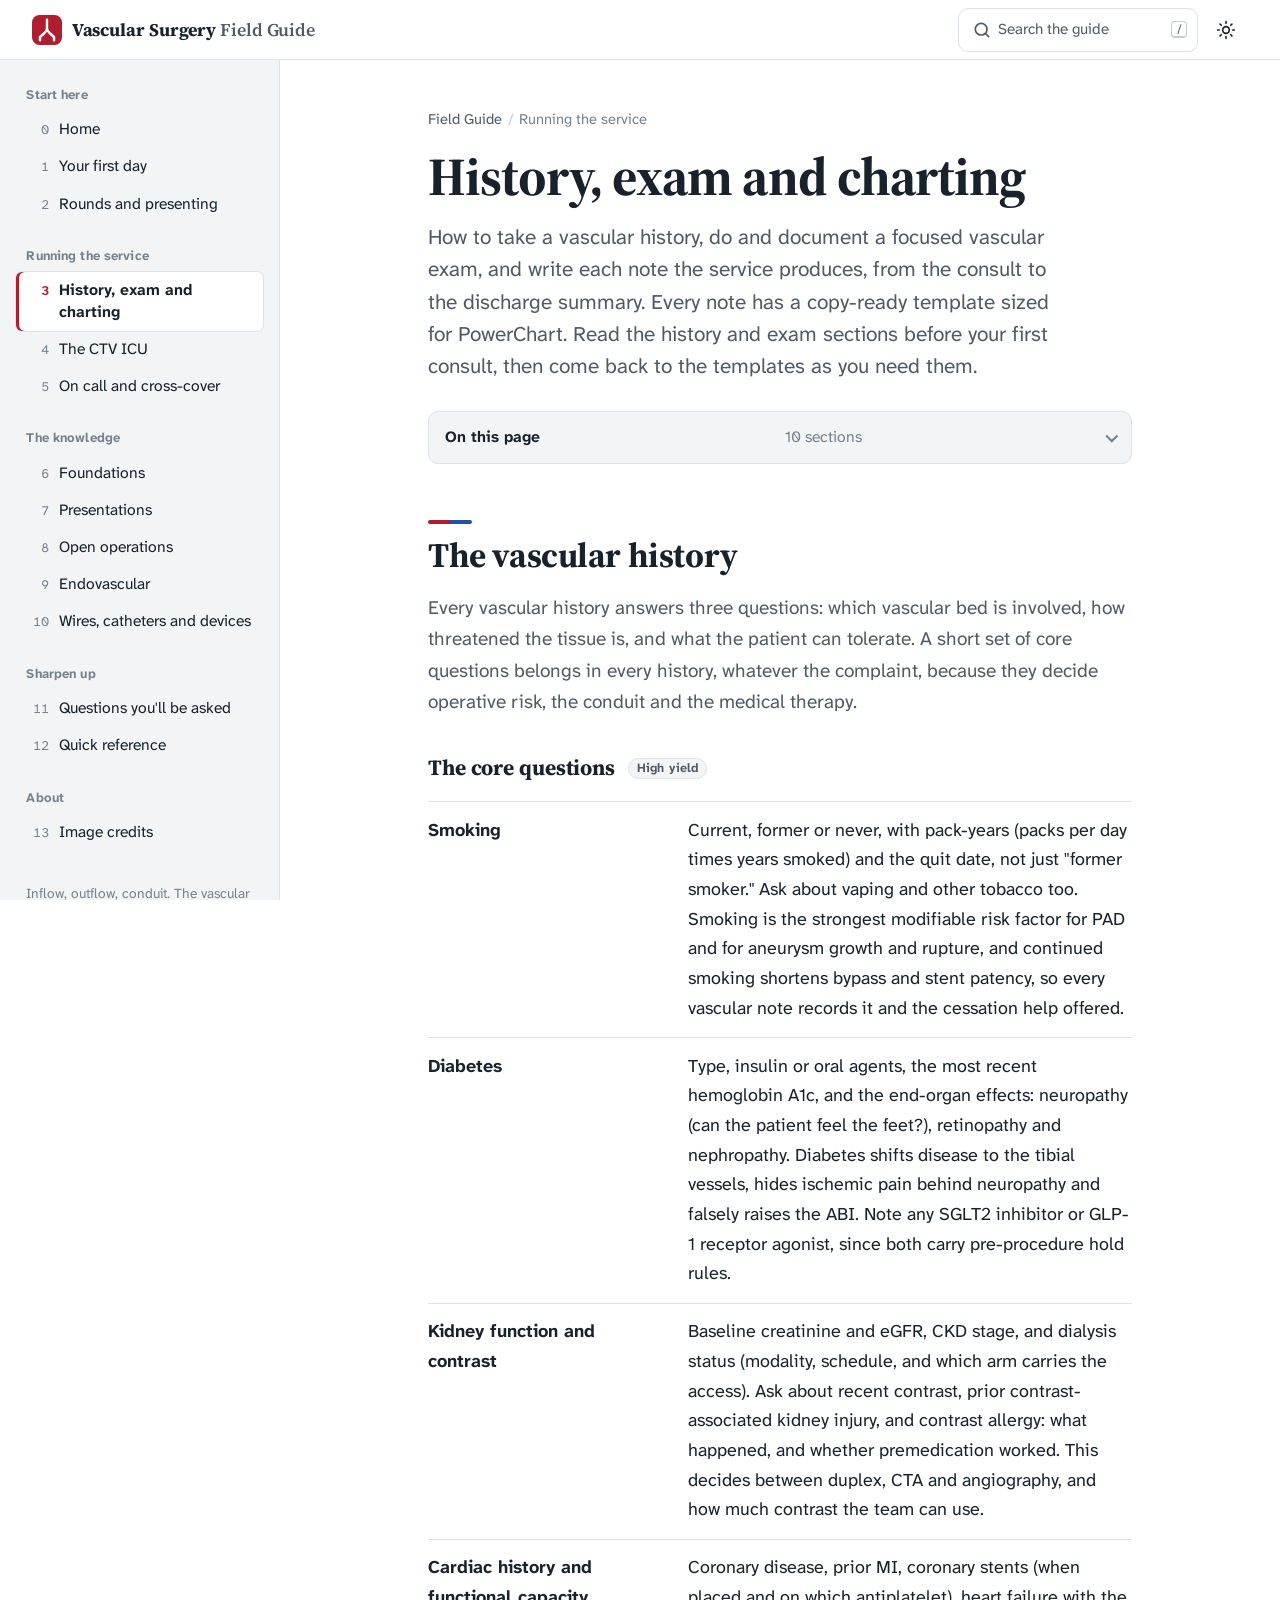
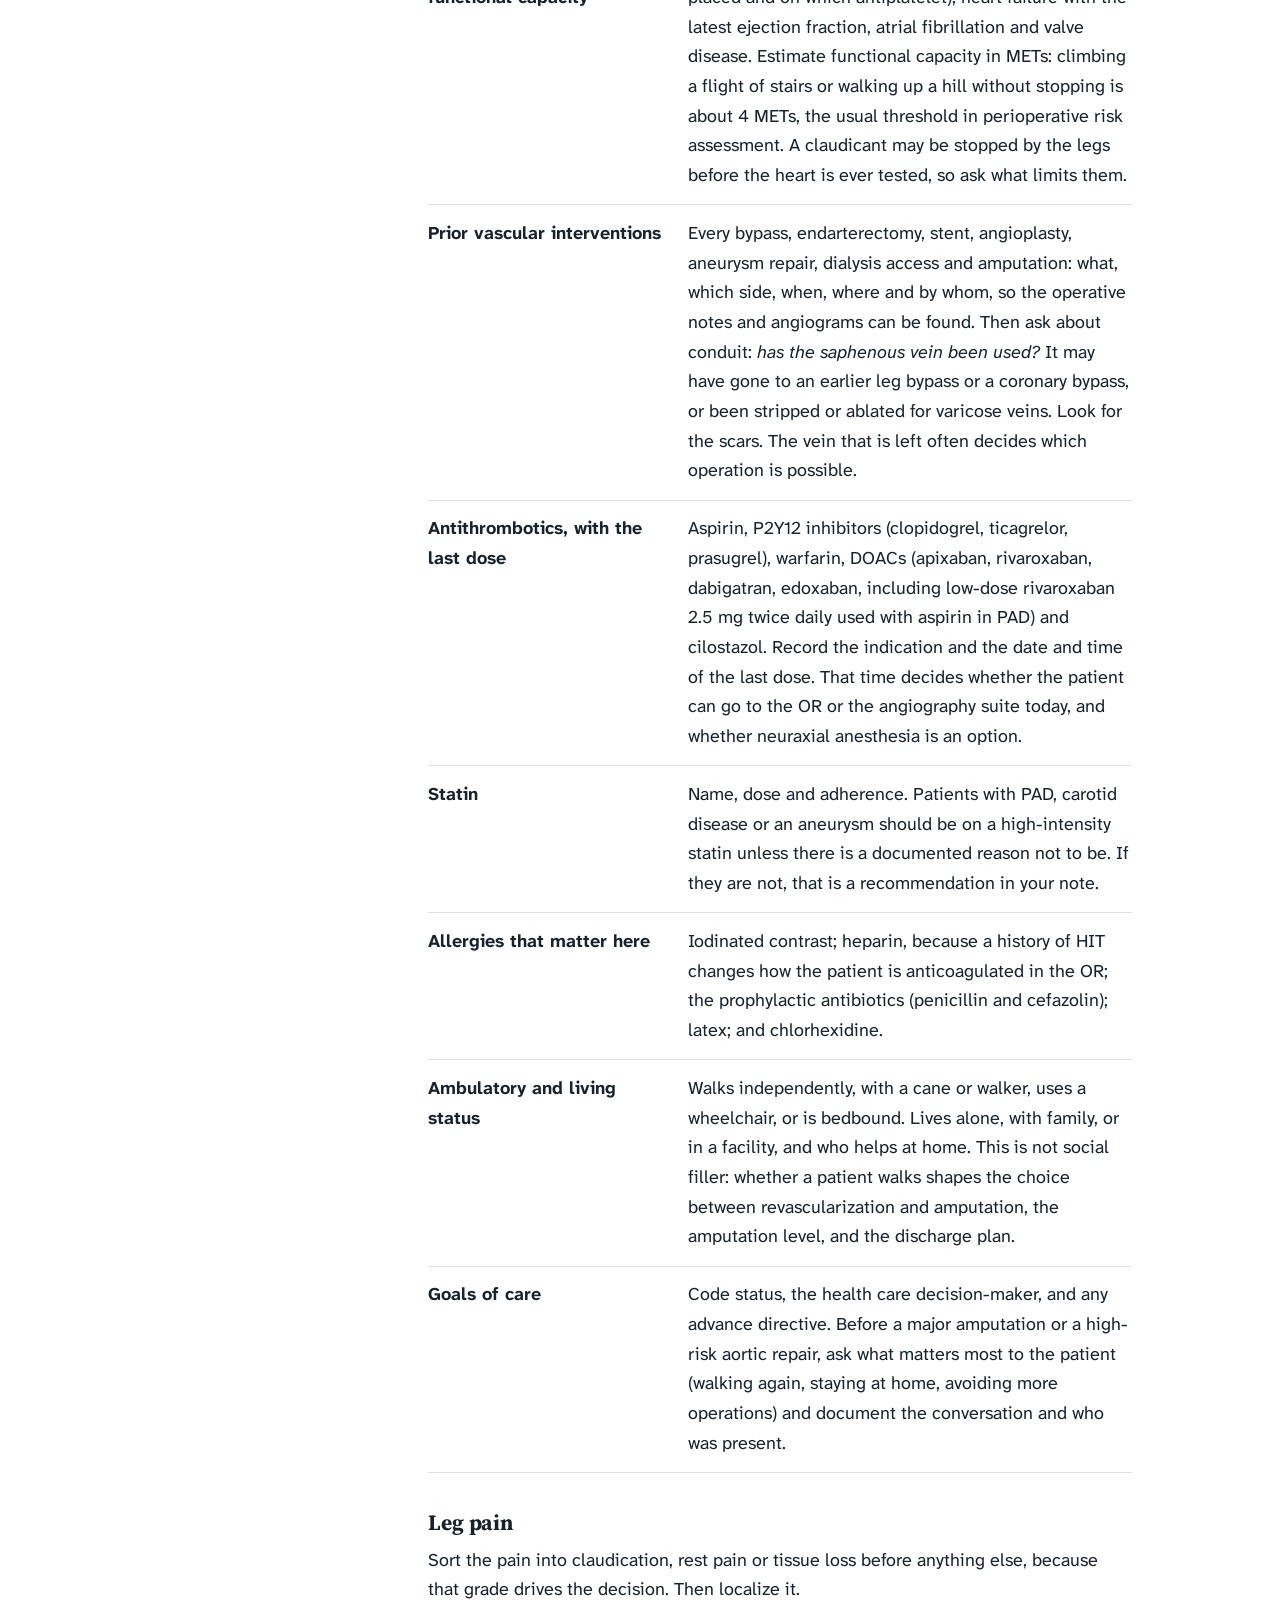
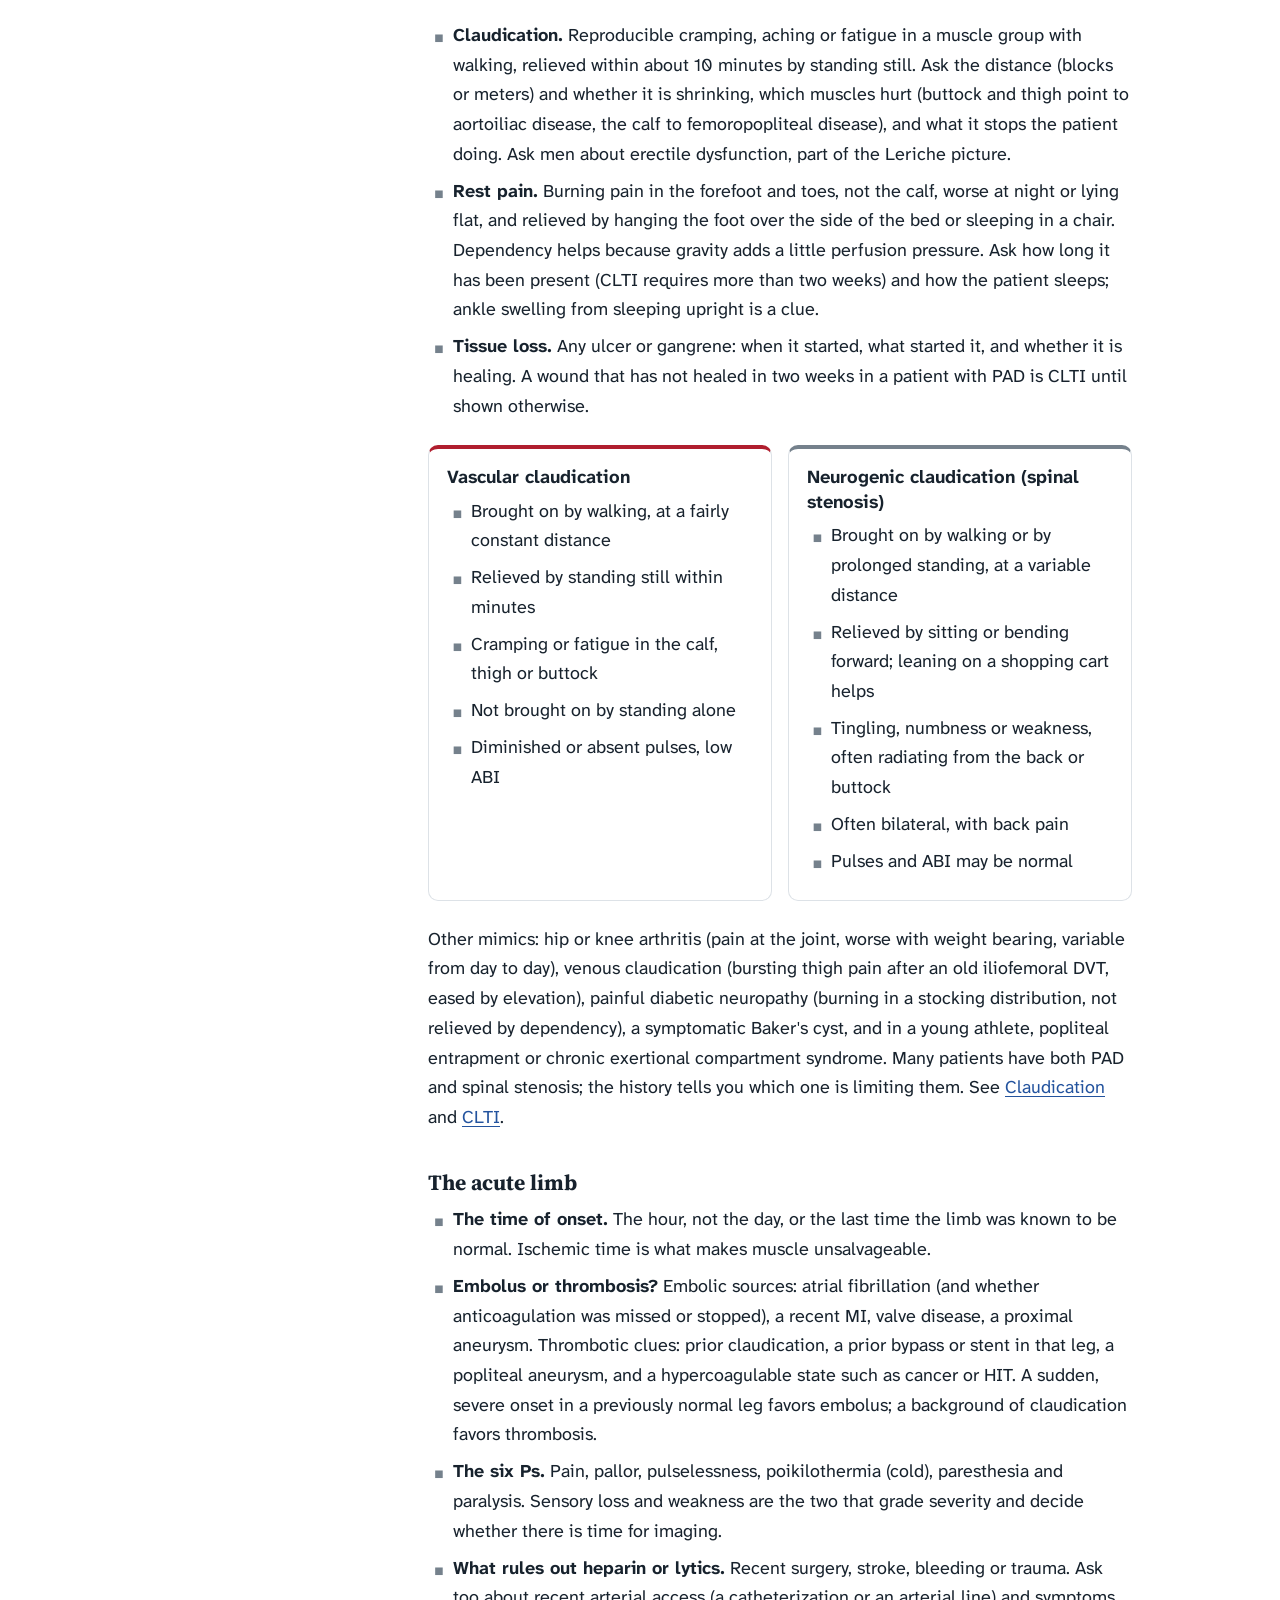
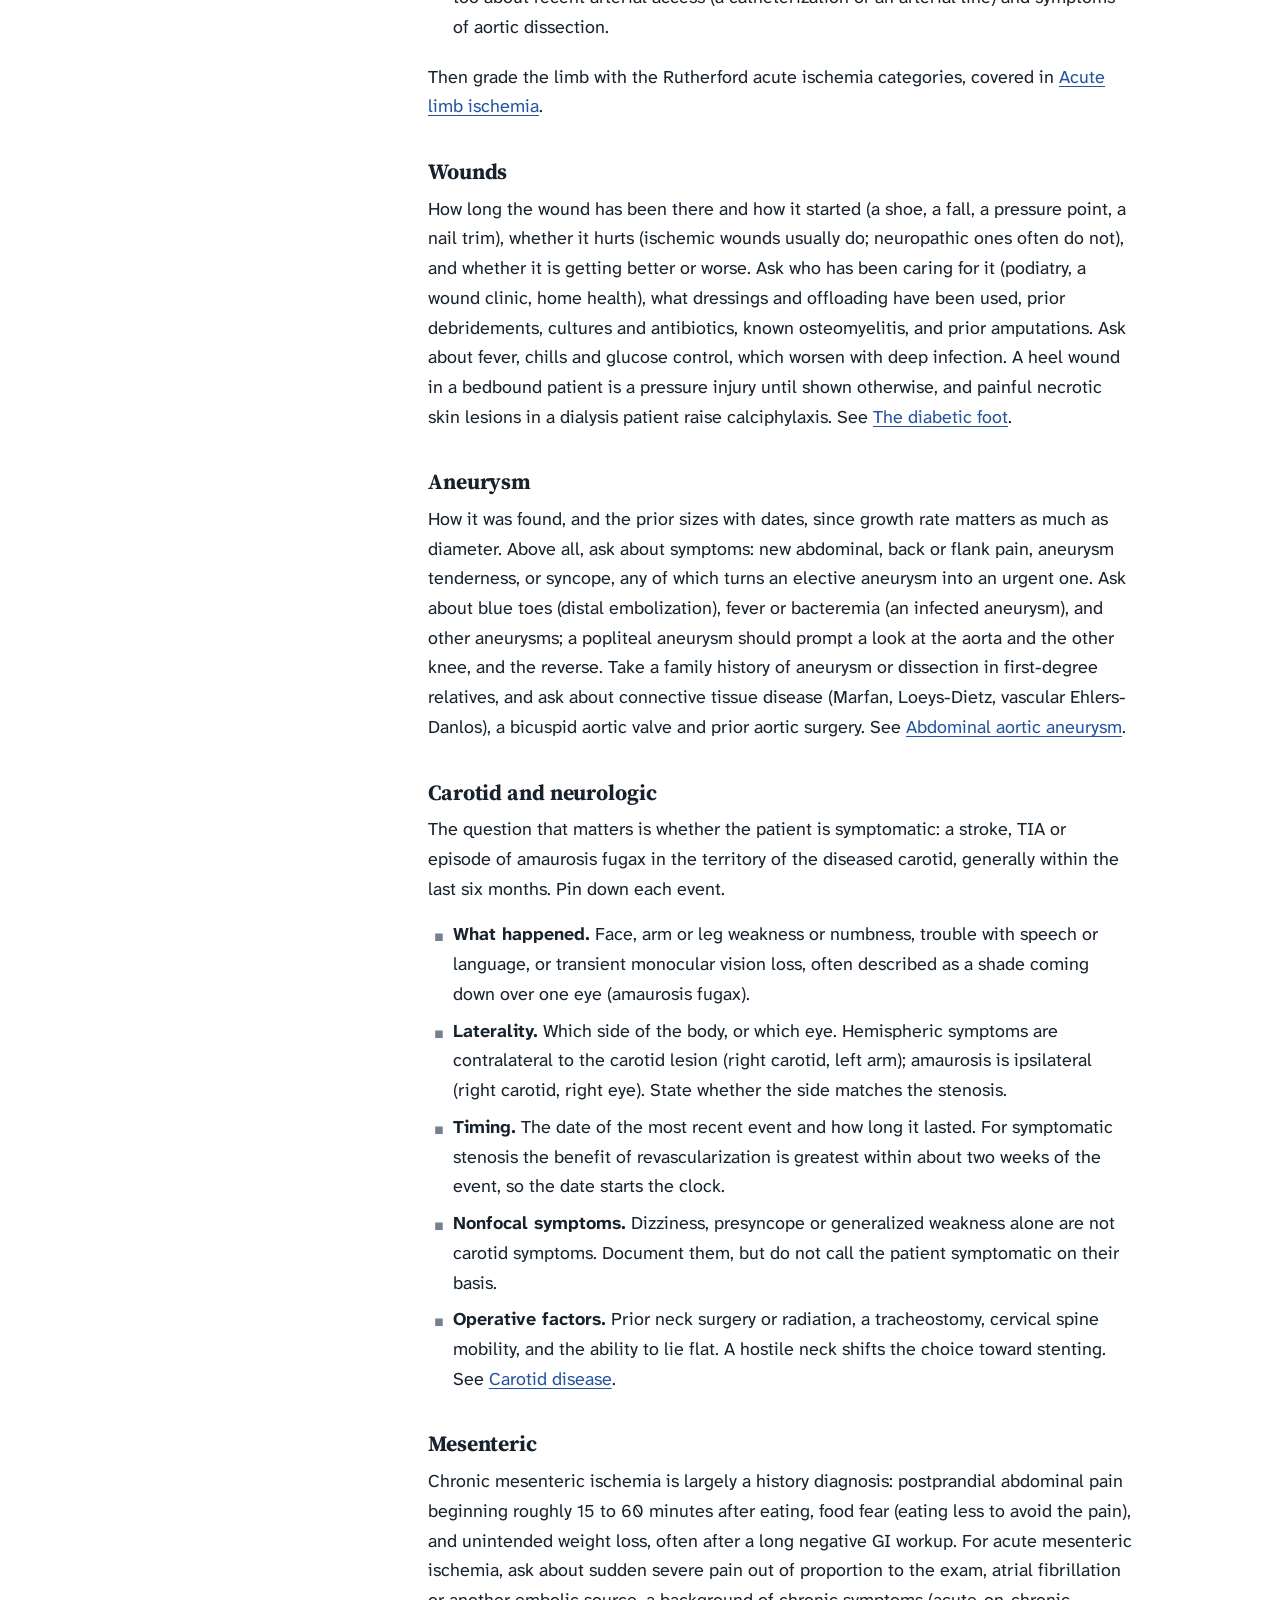
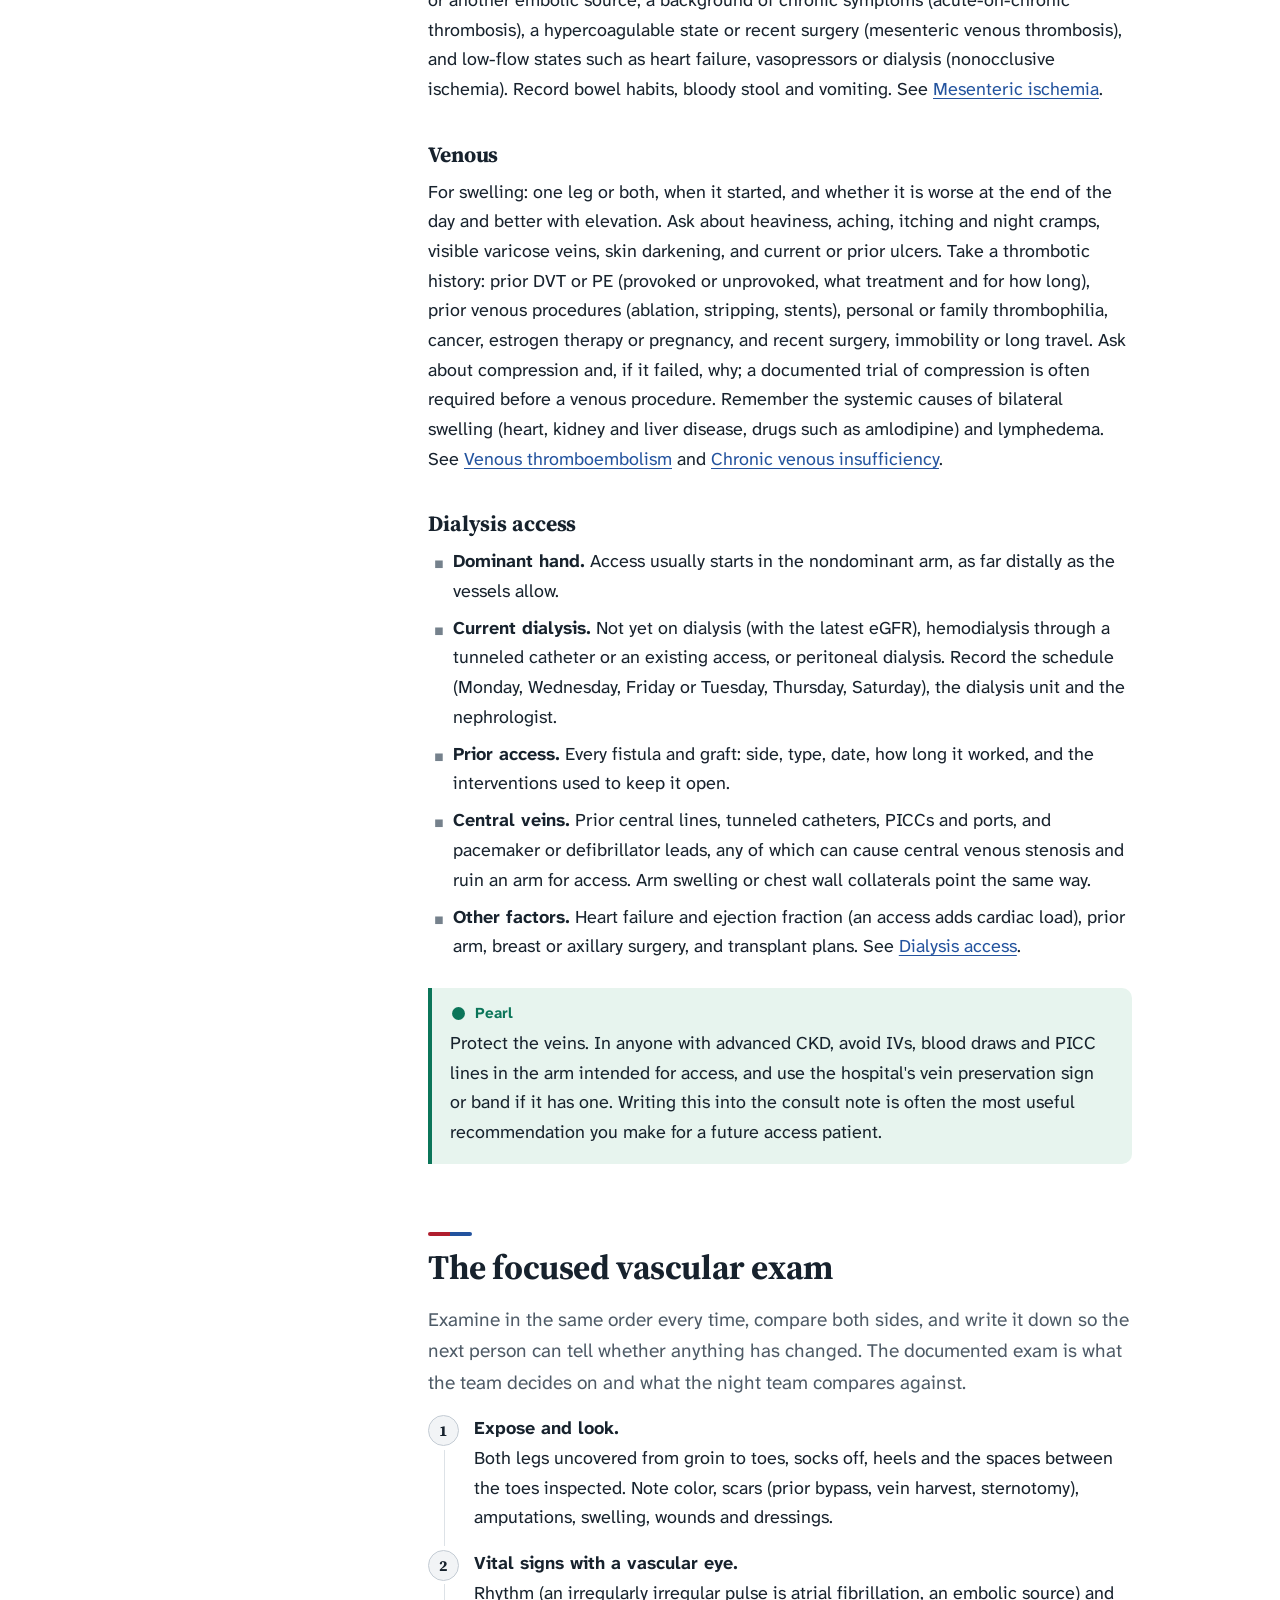
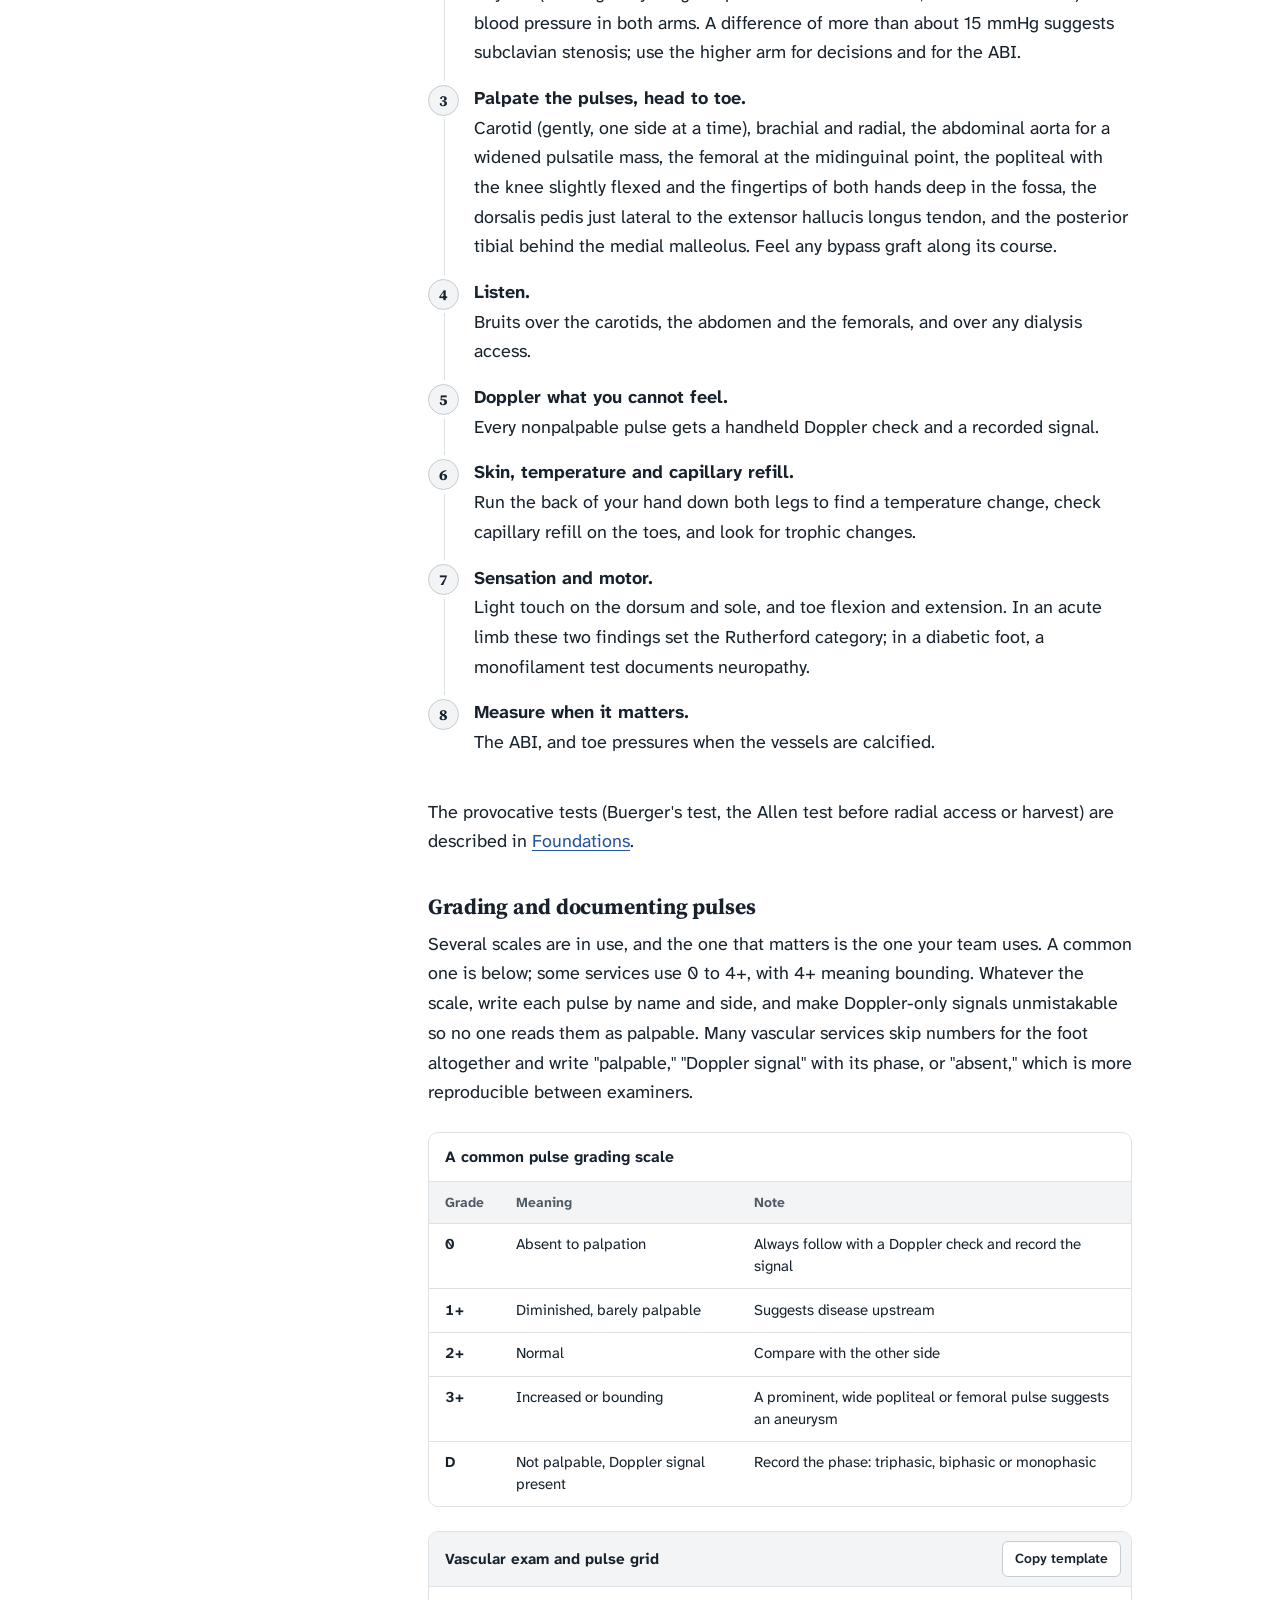
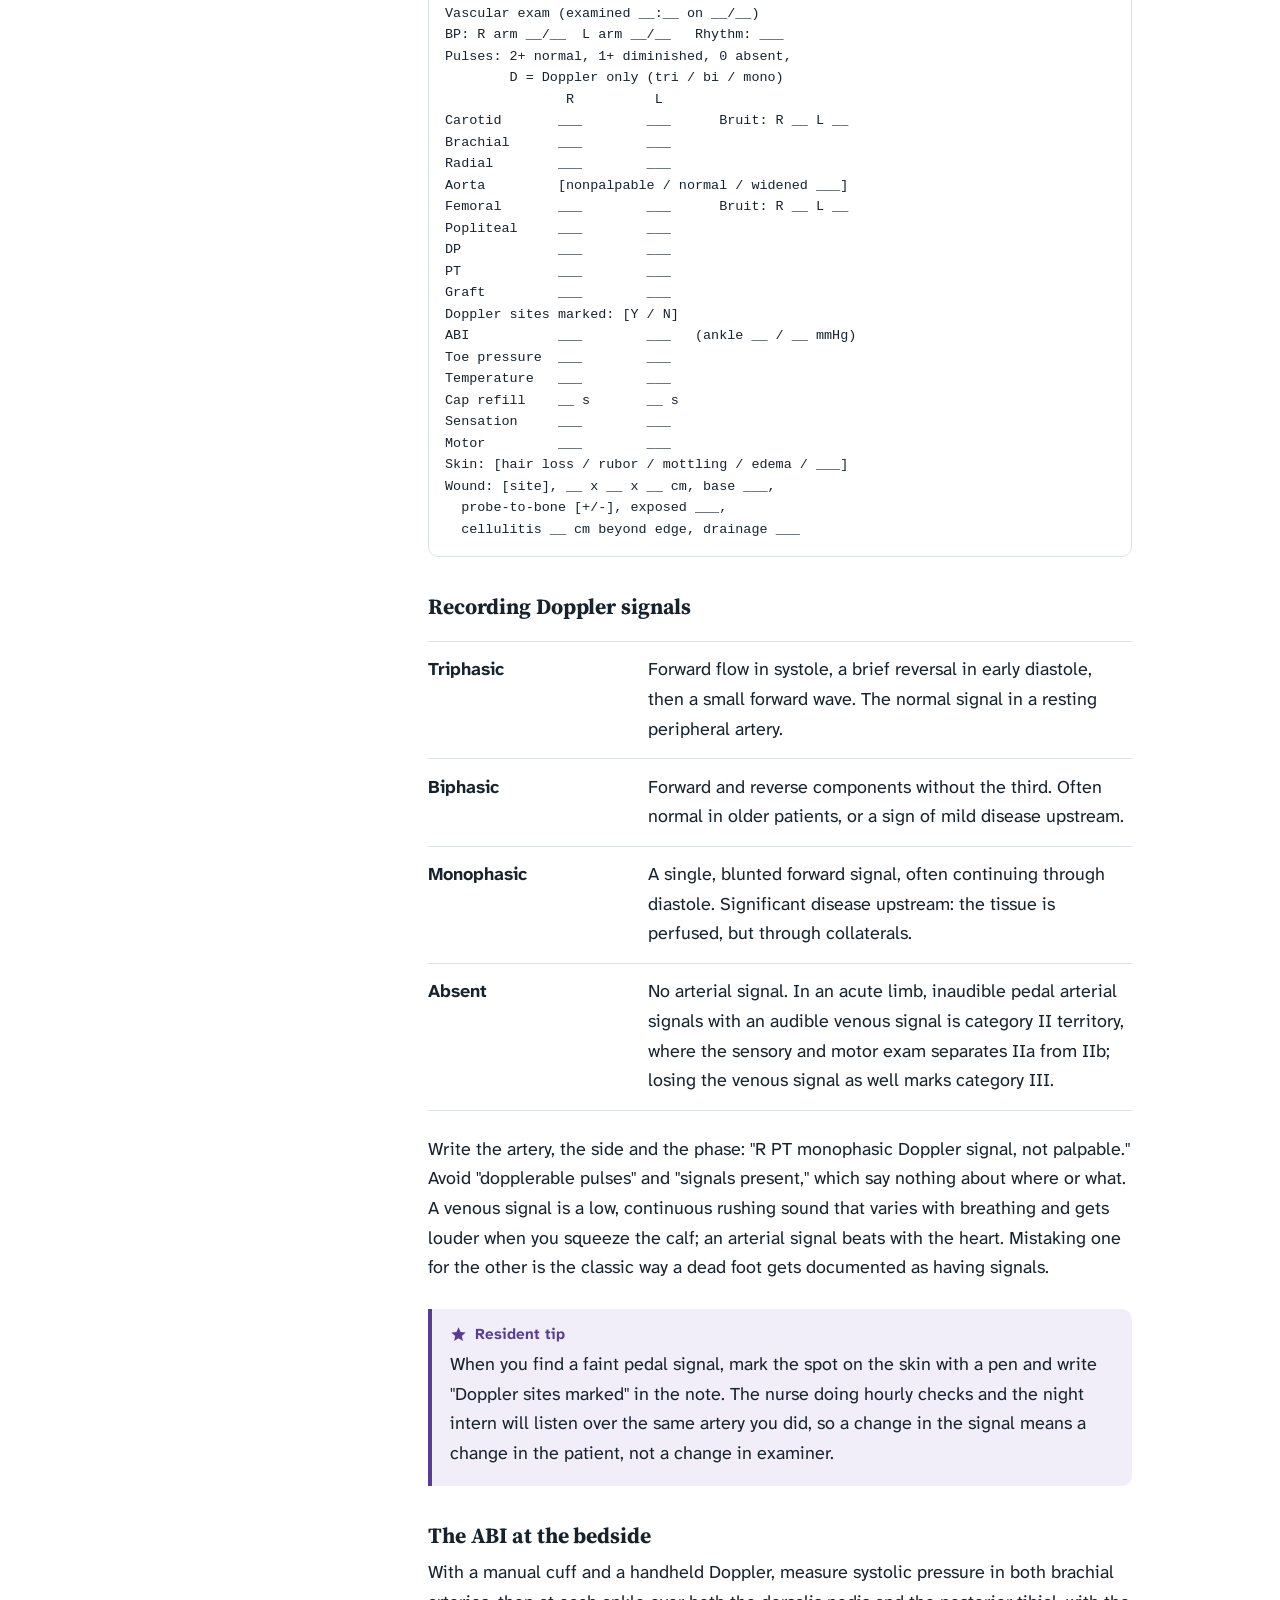
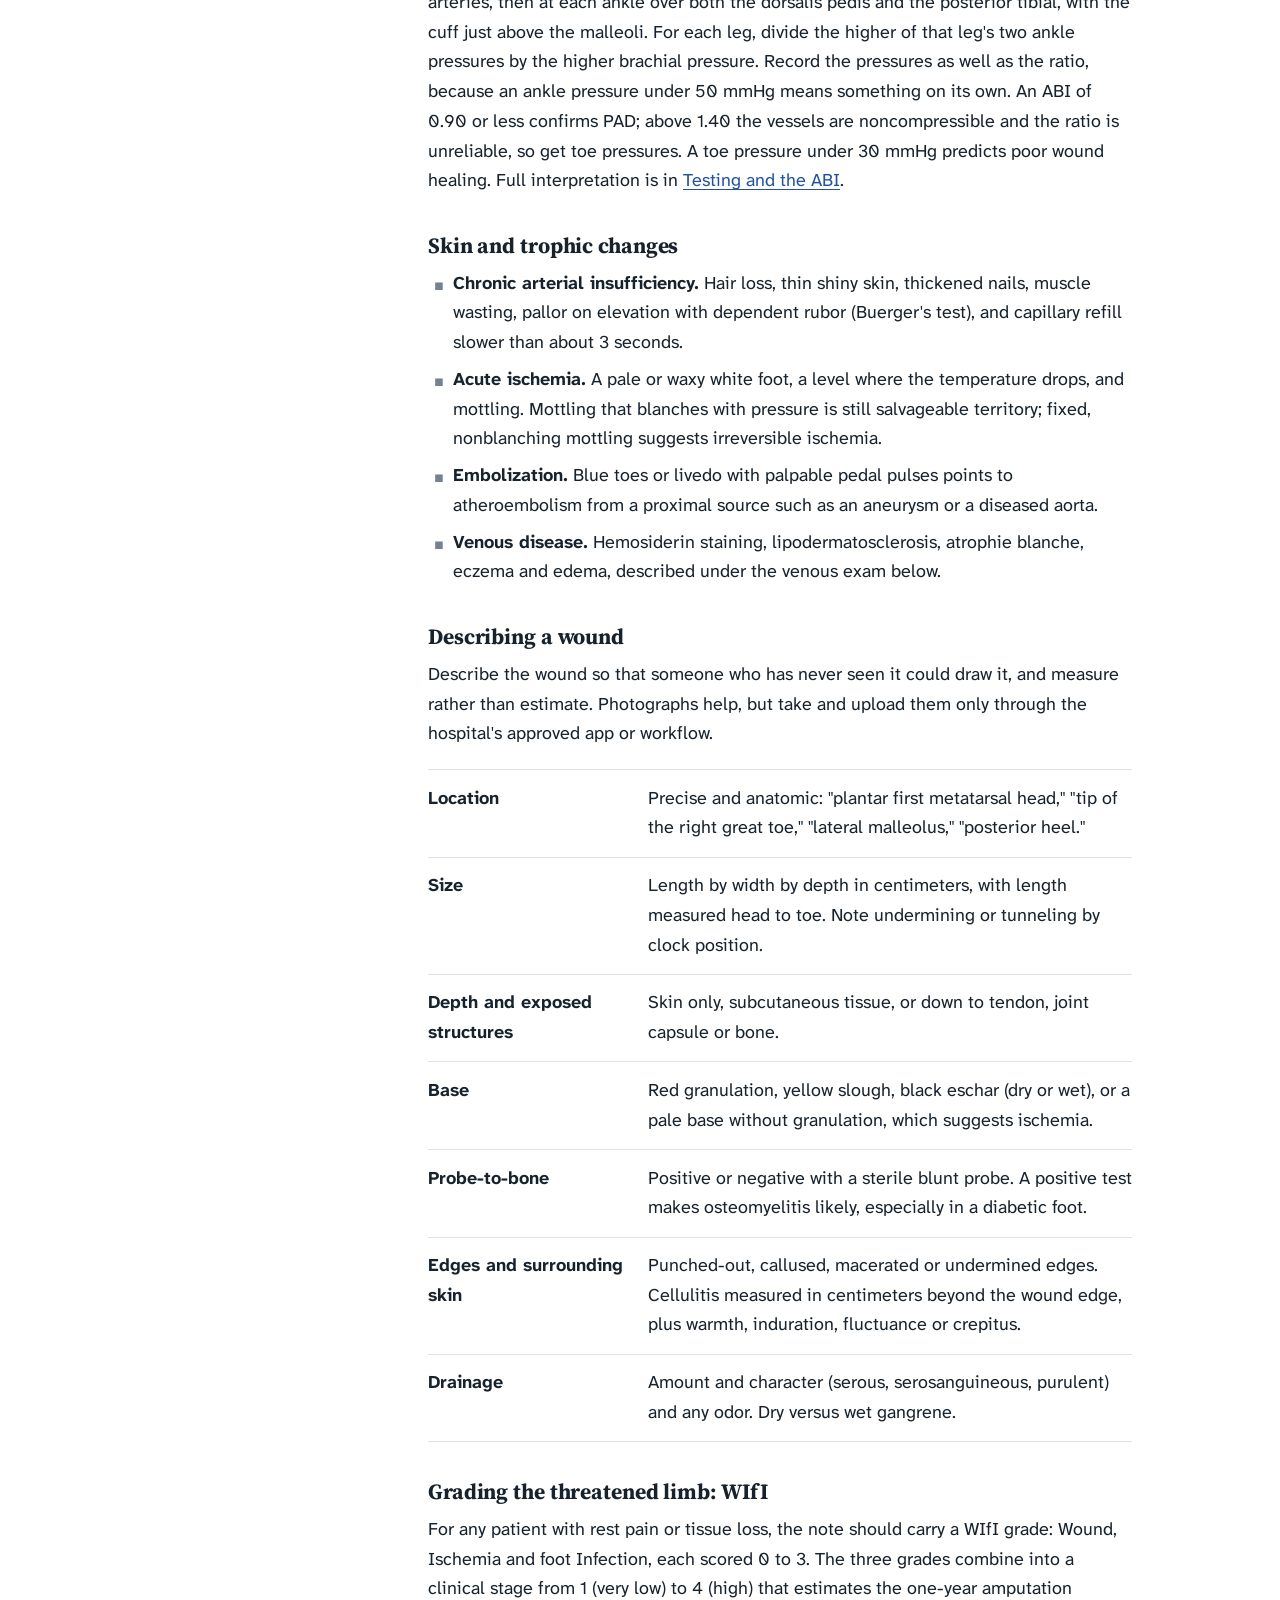
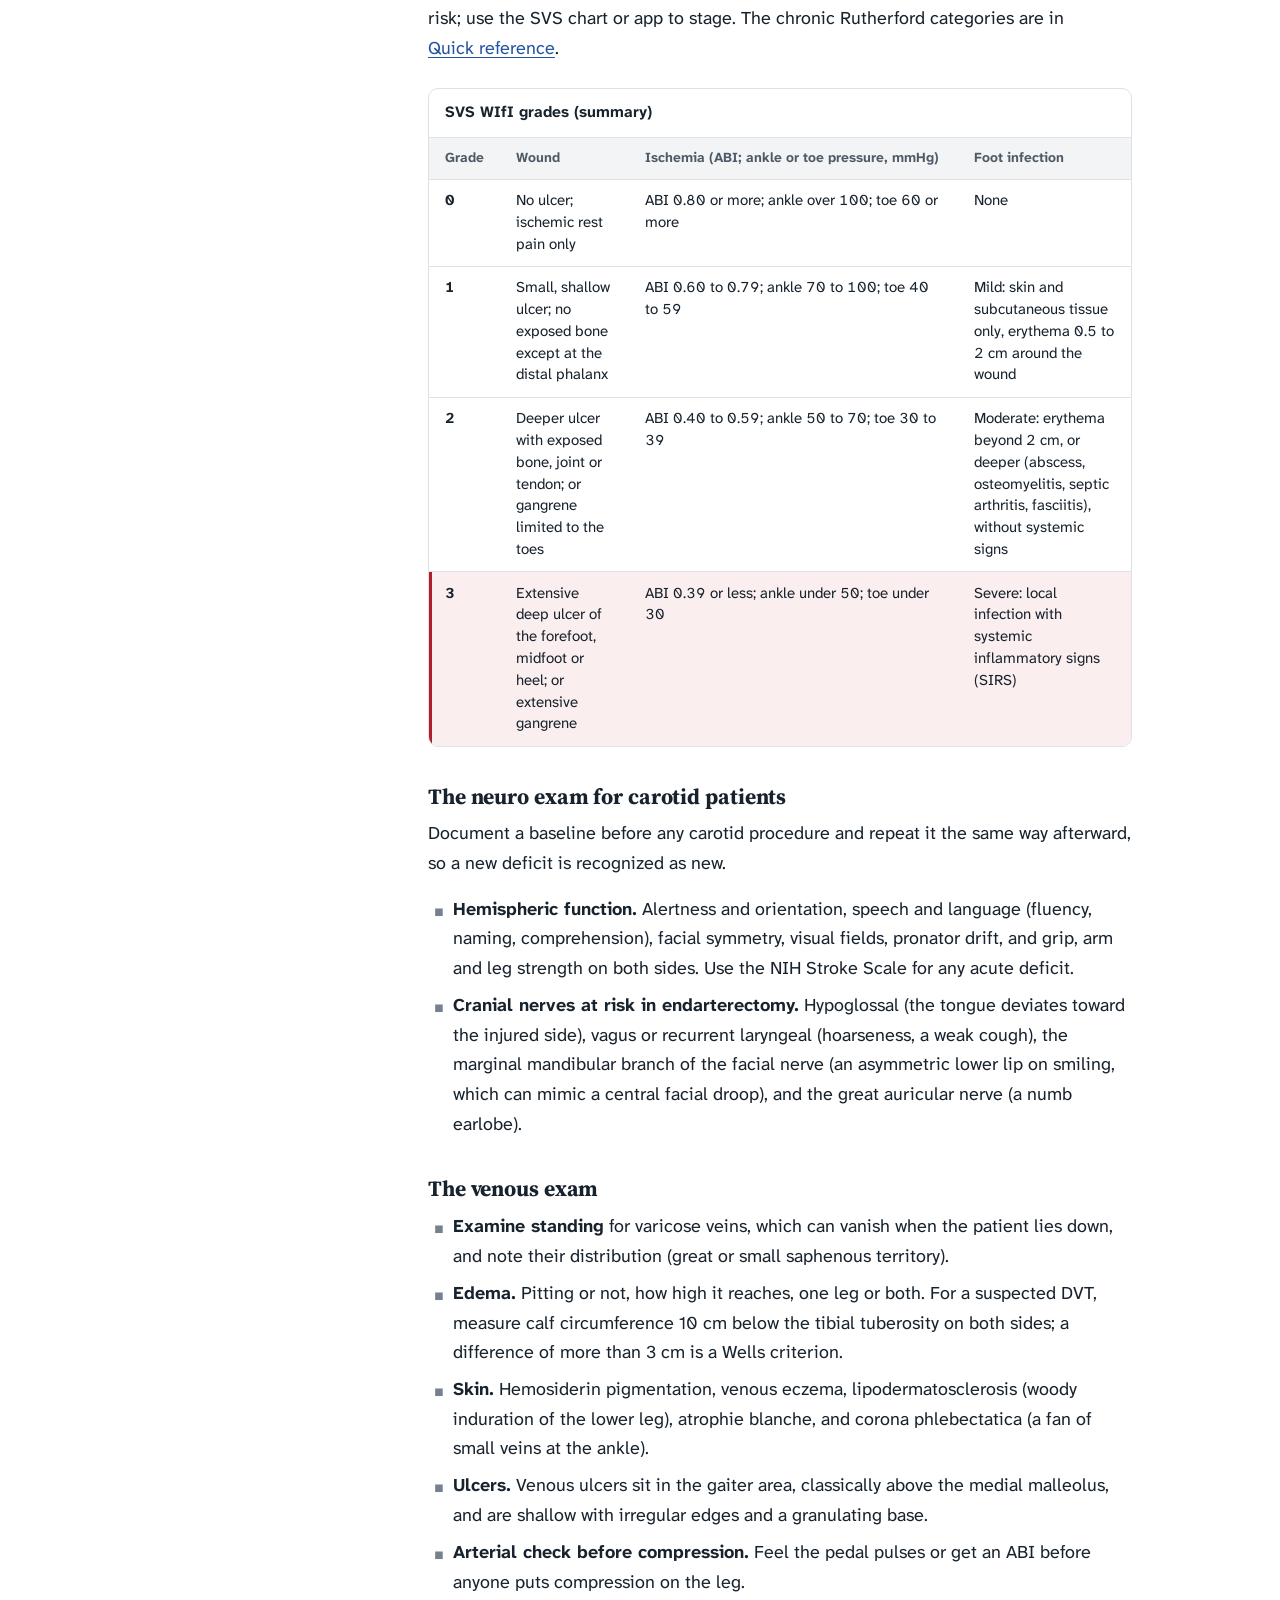
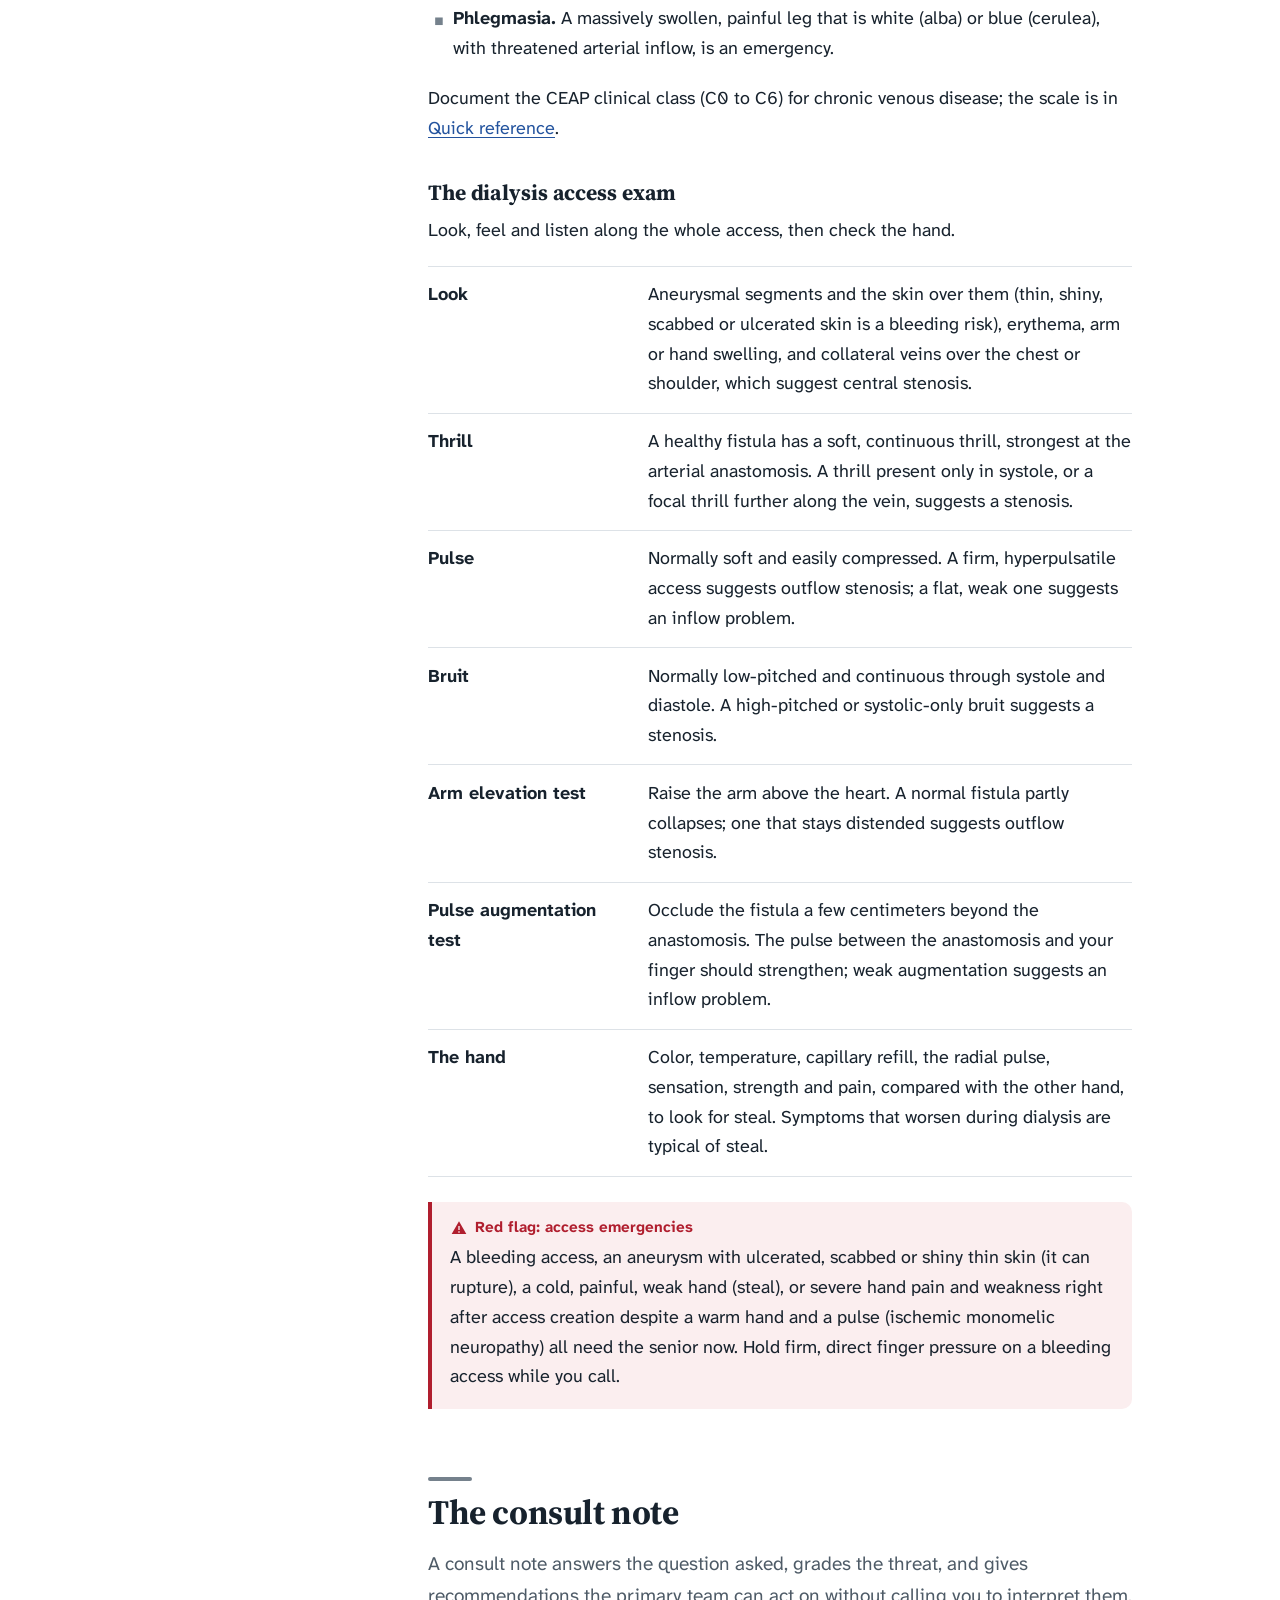
==== commit 4cef960f: "Add figures with credited, openly licensed images and original diagrams Adds a figure pipeline: scri" ====
--- a/charting.html
+++ b/charting.html
@@ -12,7 +12,7 @@
 <link rel="preconnect" href="https://fonts.googleapis.com">
 <link rel="preconnect" href="https://fonts.gstatic.com" crossorigin>
 <link rel="stylesheet" href="https://fonts.googleapis.com/css2?family=Atkinson+Hyperlegible+Next:ital,wght@0,400;0,600;0,700;1,400&family=Source+Serif+4:opsz,wght@8..60,600;8..60,700&display=swap">
-<link rel="stylesheet" href="assets/styles.css?v=1d2b40f6">
+<link rel="stylesheet" href="assets/styles.css?v=df72d687">
 <script>(function(){var r=document.documentElement;r.classList.add('js');try{var t=localStorage.getItem('vfg-theme');if(t==='dark'||t==='light')r.setAttribute('data-theme',t);}catch(e){}})();</script>
 <!-- /@head -->
 </head>
@@ -66,6 +66,12 @@
       <li><a class="rail-link" href="reference.html"><span class="rail-n">12</span>Quick reference</a></li>
     </ol>
   </div>
+  <div class="rail-group">
+    <p class="rail-label">About</p>
+    <ol>
+      <li><a class="rail-link" href="credits.html"><span class="rail-n">13</span>Image credits</a></li>
+    </ol>
+  </div>
   <p class="rail-note">Inflow, outflow, conduit. The vascular patient is always a cardiac patient.</p>
 </nav>
 <!-- /@rail -->
@@ -782,12 +788,13 @@
     </div>
     <div>
       <p>Compiled by <b>Hashim Salar</b>.</p>
+      <p>Images are credited on the <a href="credits.html">image credits</a> page.</p>
       <p>Content last reviewed October 2026.</p>
     </div>
   </div>
 </footer>
 <button class="to-top" type="button" aria-label="Back to top"><svg viewBox="0 0 24 24" fill="none" stroke="currentColor" stroke-width="2.2" stroke-linecap="round" stroke-linejoin="round" aria-hidden="true"><path d="M12 19V5M5 12l7-7 7 7"/></svg></button>
-<script src="assets/app.js?v=52dc44bc" data-index="ec206659" defer></script>
+<script src="assets/app.js?v=52dc44bc" data-index="05fc4180" defer></script>
 <!-- /@footer -->
 </body>
 </html>
--- a/assets/styles.css
+++ b/assets/styles.css
@@ -1015,6 +1015,34 @@
 .hero .summary { font-size: 1.2em; }
 .hero-actions { display: flex; flex-wrap: wrap; gap: .6rem; margin-top: 1.75rem; }
 
+/* author byline, right under the title */
+.byline {
+  display: flex;
+  align-items: center;
+  gap: .9rem;
+  margin: 0 0 1.5rem;
+  padding: .7rem 1rem .7rem .7rem;
+  max-width: 34rem;
+  border: 1px solid var(--rule);
+  border-radius: 999px 1rem 1rem 999px;
+  background: var(--film);
+}
+.byline img {
+  flex: none;
+  width: 56px; height: 56px;
+  border-radius: 50%;
+  object-fit: cover;
+  box-shadow: 0 0 0 2px var(--sheet), 0 0 0 4px var(--artery);
+}
+.byline p { margin: 0; line-height: 1.35; }
+.byline .by-k { display: block; font-size: .82rem; color: var(--ink-3); }
+.byline .by-name { display: block; font-family: var(--f-head); font-weight: 700; font-size: 1.2rem; color: var(--ink); }
+.byline .by-bio { display: block; margin-top: .15rem; font-size: .88rem; color: var(--ink-2); }
+@media (max-width: 26em) {
+  .byline { border-radius: 1rem; align-items: flex-start; }
+  .byline img { width: 48px; height: 48px; }
+}
+
 /* the runoff angiogram */
 .angio {
   margin: 0;
@@ -1199,13 +1227,81 @@
 .legend i.v { background: var(--vein); }
 .legend i.b { background: linear-gradient(90deg, var(--artery) 0 50%, var(--vein) 50% 100%); }
 
+/* ---------- Figures ---------- */
+.fig { margin: 1.75rem 0 2rem; }
+.fig-media {
+  display: block;
+  overflow: hidden;
+  border: 1px solid var(--rule);
+  border-radius: var(--r-m);
+  background: #FFFFFF; /* photographs and scans sit on a white plate in both themes */
+}
+a.fig-media:focus-visible { outline: 3px solid var(--focus); outline-offset: 2px; }
+.fig-media img {
+  display: block;
+  width: auto;
+  max-width: 100%;
+  height: auto;
+  max-height: 34rem;
+  margin: 0 auto;
+}
+.fig-diagram {
+  padding: 1rem;
+  background: var(--sheet);
+  overflow-x: auto;
+  -webkit-overflow-scrolling: touch;
+}
+.fig-diagram svg { display: block; width: 100%; height: auto; min-width: 33rem; max-height: 46rem; margin: 0 auto; }
+.fig figcaption { margin-top: .65rem; font-size: .92rem; line-height: 1.5; color: var(--ink-2); }
+.fig-credit { display: block; margin-top: .3rem; font-size: .8rem; color: var(--ink-3); }
+.fig-credit a { color: inherit; }
+@media (prefers-color-scheme: dark) {
+  :root:not([data-theme="light"]) .fig-media img { filter: brightness(.9); }
+}
+:root[data-theme="dark"] .fig-media img { filter: brightness(.9); }
+
+/* image credits page */
+.img-credits-wrap { max-width: var(--measure); }
+.img-credits-wrap h3 { margin-top: 2.25rem; }
+.img-credits { list-style: none; margin: 1rem 0 0; padding: 0; border-top: 1px solid var(--rule); }
+.img-credits > li { margin: 0; }
+.img-credits > li::marker { content: none; }
+.img-credit {
+  display: grid;
+  grid-template-columns: 5.5rem minmax(0, 1fr);
+  gap: 1rem;
+  padding: 1rem 0;
+  border-bottom: 1px solid var(--rule);
+  scroll-margin-top: calc(var(--topbar-h) + 1rem);
+}
+.img-credit-thumb {
+  display: block;
+  width: 5.5rem;
+  height: 5.5rem;
+  border: 1px solid var(--rule);
+  border-radius: var(--r-s);
+  background: #FFFFFF;
+  overflow: hidden;
+}
+.img-credit-thumb img { display: block; width: 100%; height: 100%; object-fit: contain; }
+.img-credit-body p { margin: 0 0 .2rem !important; font-size: .9rem; line-height: 1.45; overflow-wrap: anywhere; }
+.img-credit-body .img-credit-title { font-weight: 700; font-size: .98rem; }
+.img-credit-body .img-credit-where { color: var(--ink-3); font-size: .84rem; }
+.img-credit:target { background: var(--film); }
+@media (max-width: 23.5em) {
+  .img-credit { grid-template-columns: 4rem minmax(0, 1fr); gap: .75rem; }
+  .img-credit-thumb { width: 4rem; height: 4rem; }
+}
+
 /* ---------- Print ---------- */
 @media print {
   .topbar, .rail, .aside, .scrim, .pager, .to-top, .toc-inline, .copy-btn, .search-dlg, .track-tabs, .skip { display: none !important; }
   body { font-size: 11pt; background: #fff; color: #000; }
   .frame { display: block; }
   .page { max-width: none; padding: 0; }
-  .note, .qa, .table-wrap, .template, .device { break-inside: avoid; }
+  .note, .qa, .table-wrap, .template, .device, .fig, .img-credit { break-inside: avoid; }
+  .fig-media img { max-height: 16cm; filter: none !important; }
+  .fig-diagram svg { min-width: 0; }
   .qa > summary .reveal-hint { display: none; }
   a { color: inherit; text-decoration: none; }
   .track-panel[hidden] { display: block !important; }
